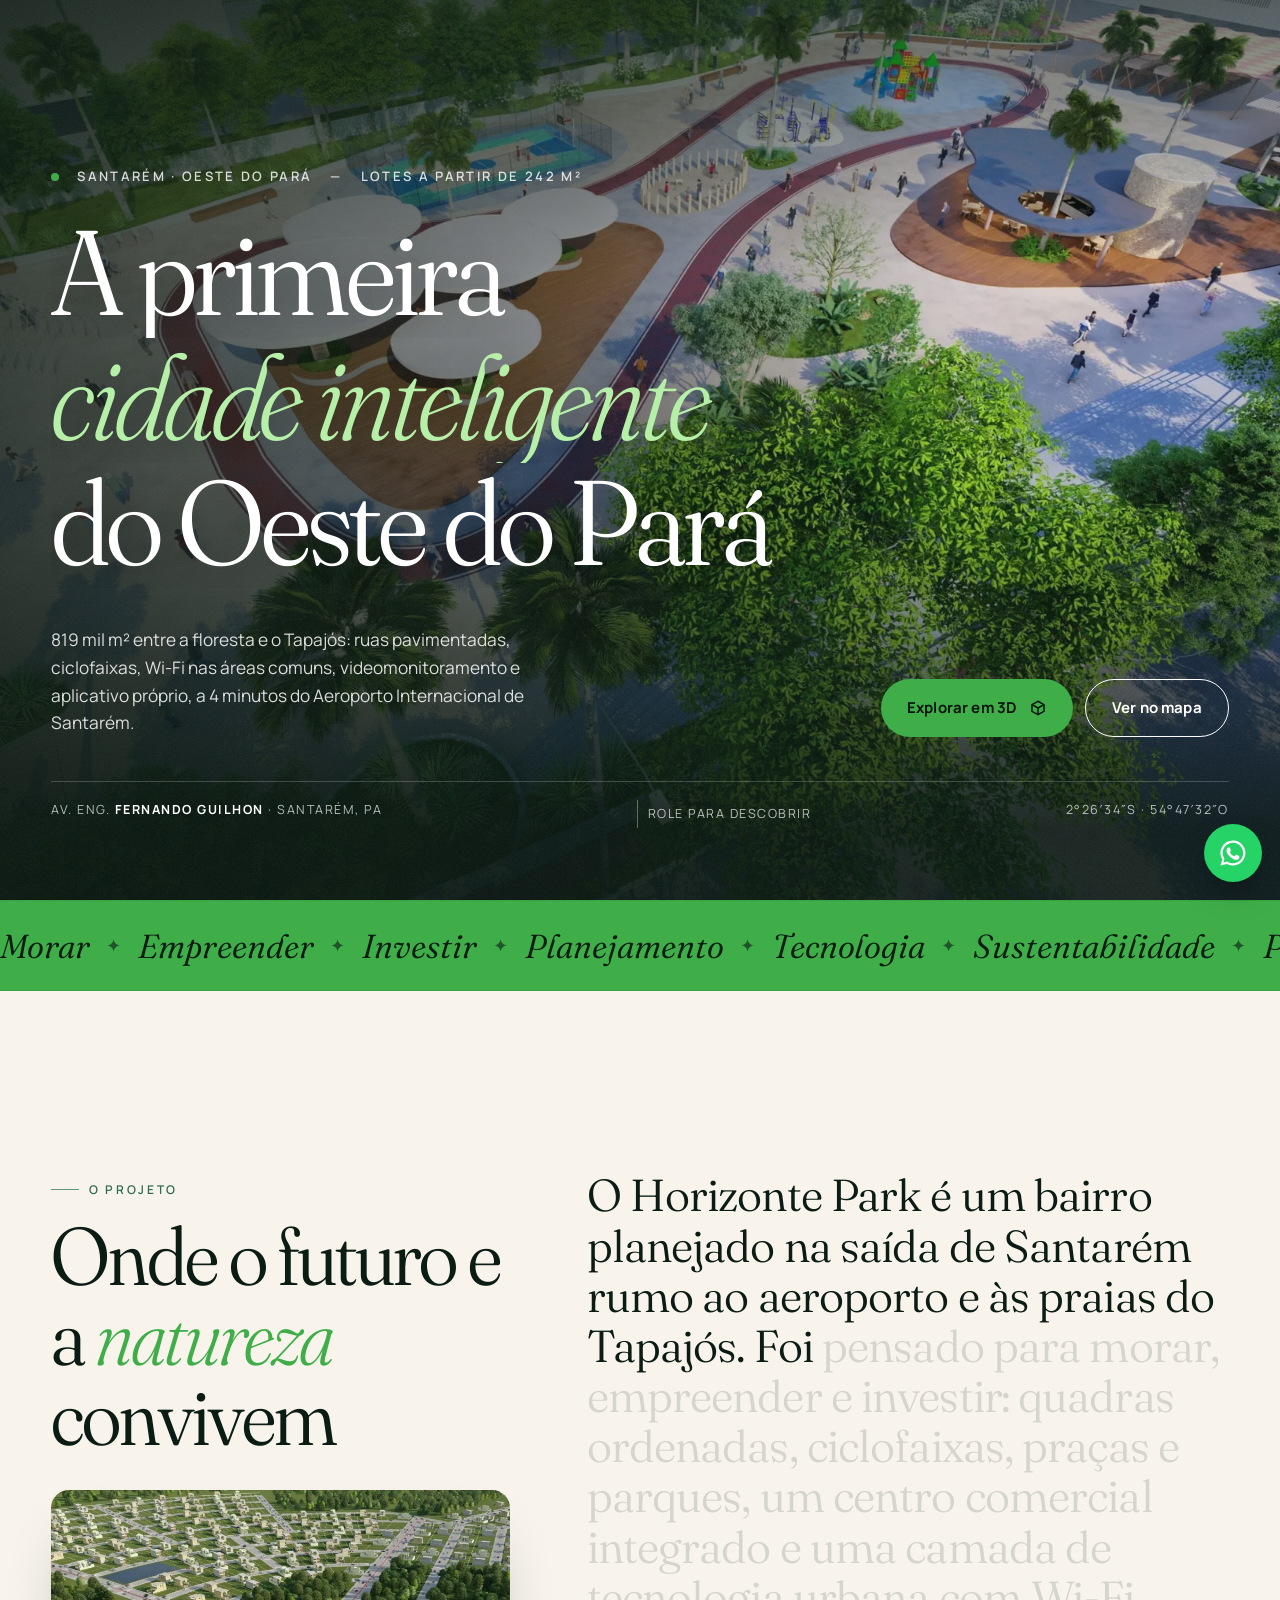
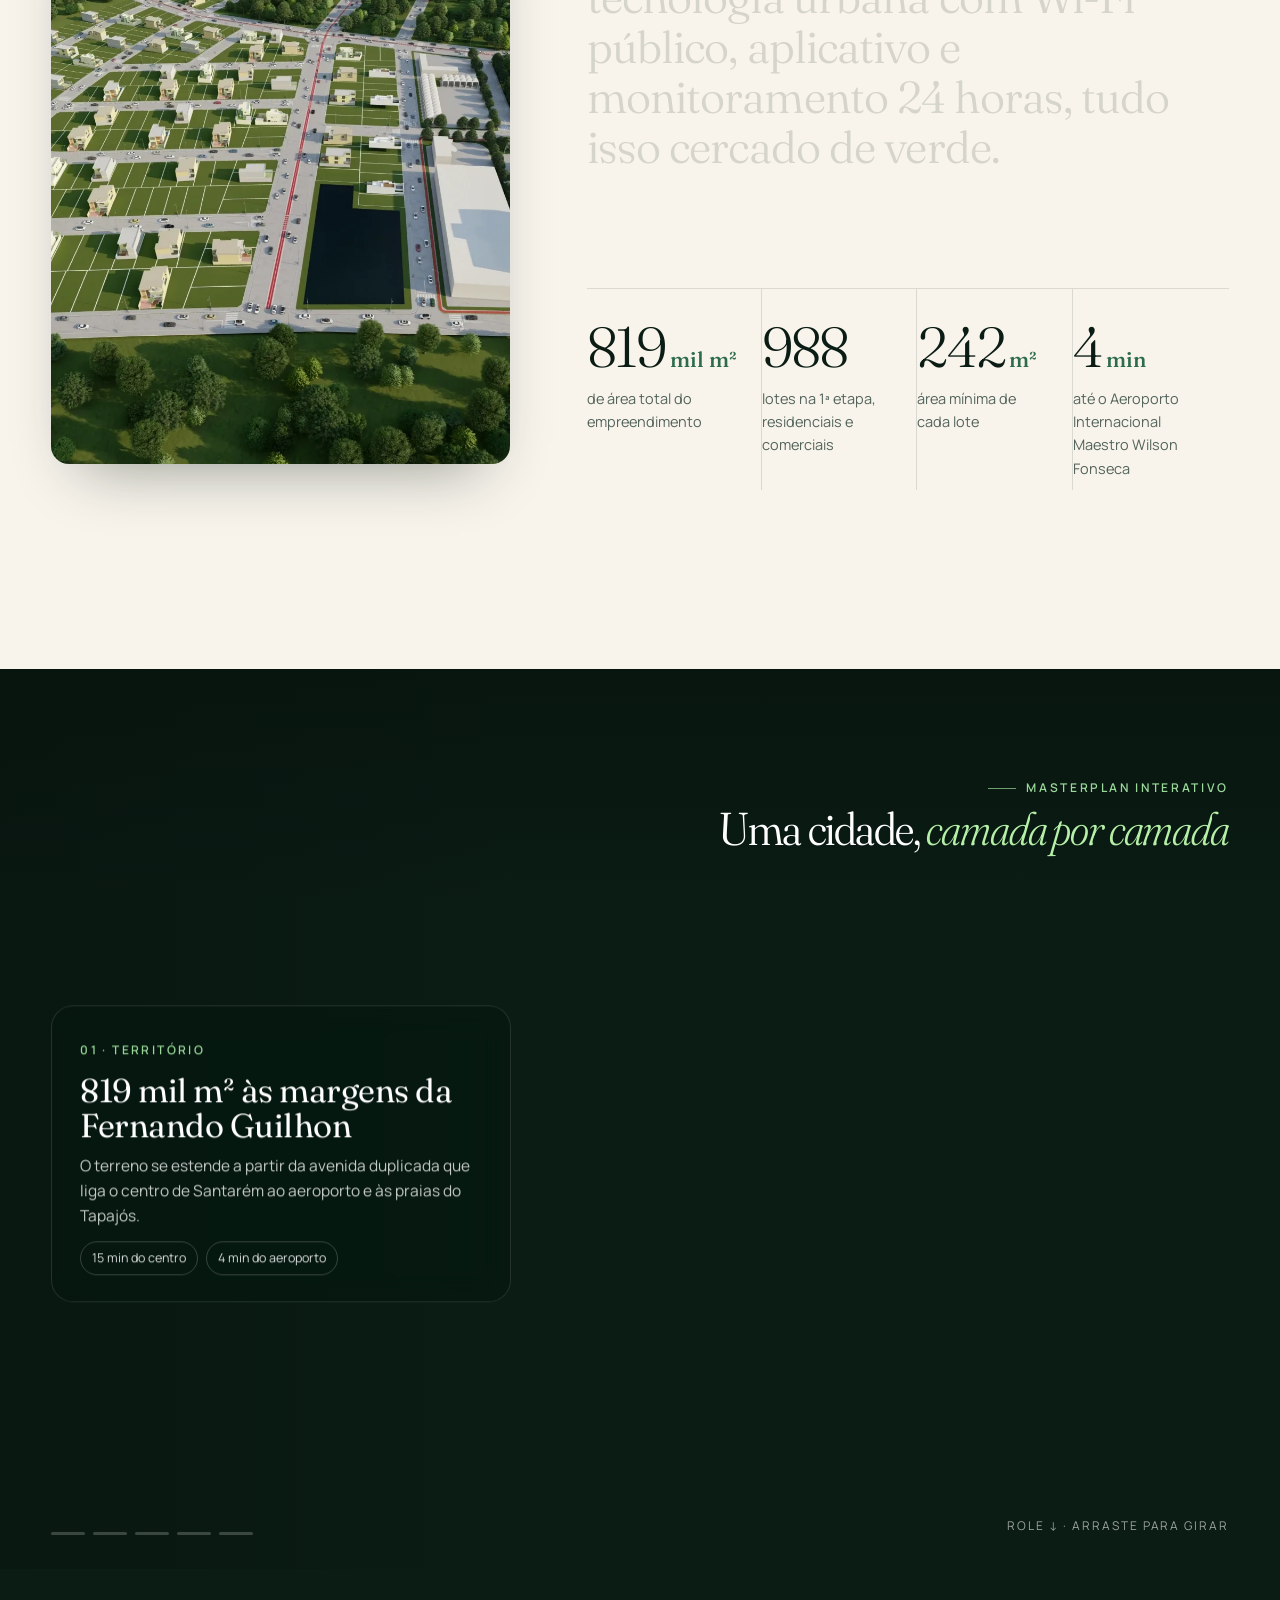
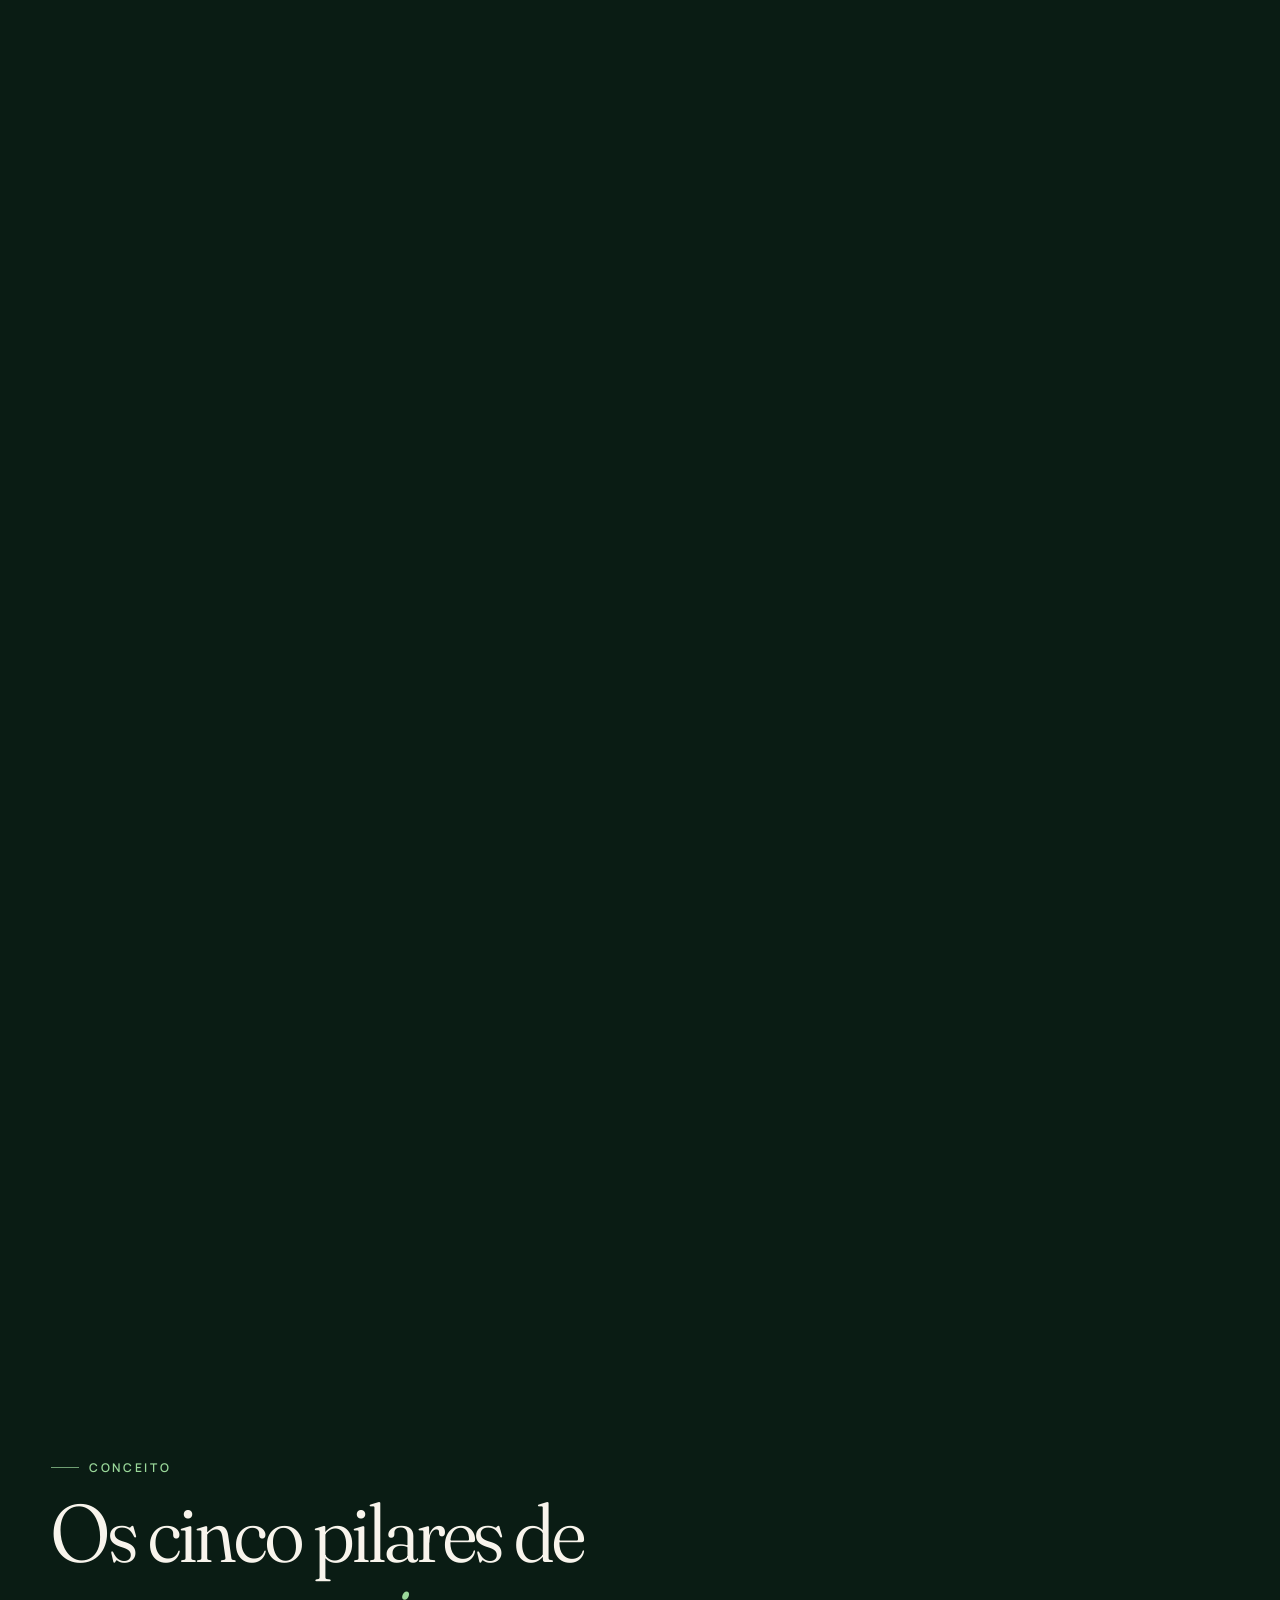
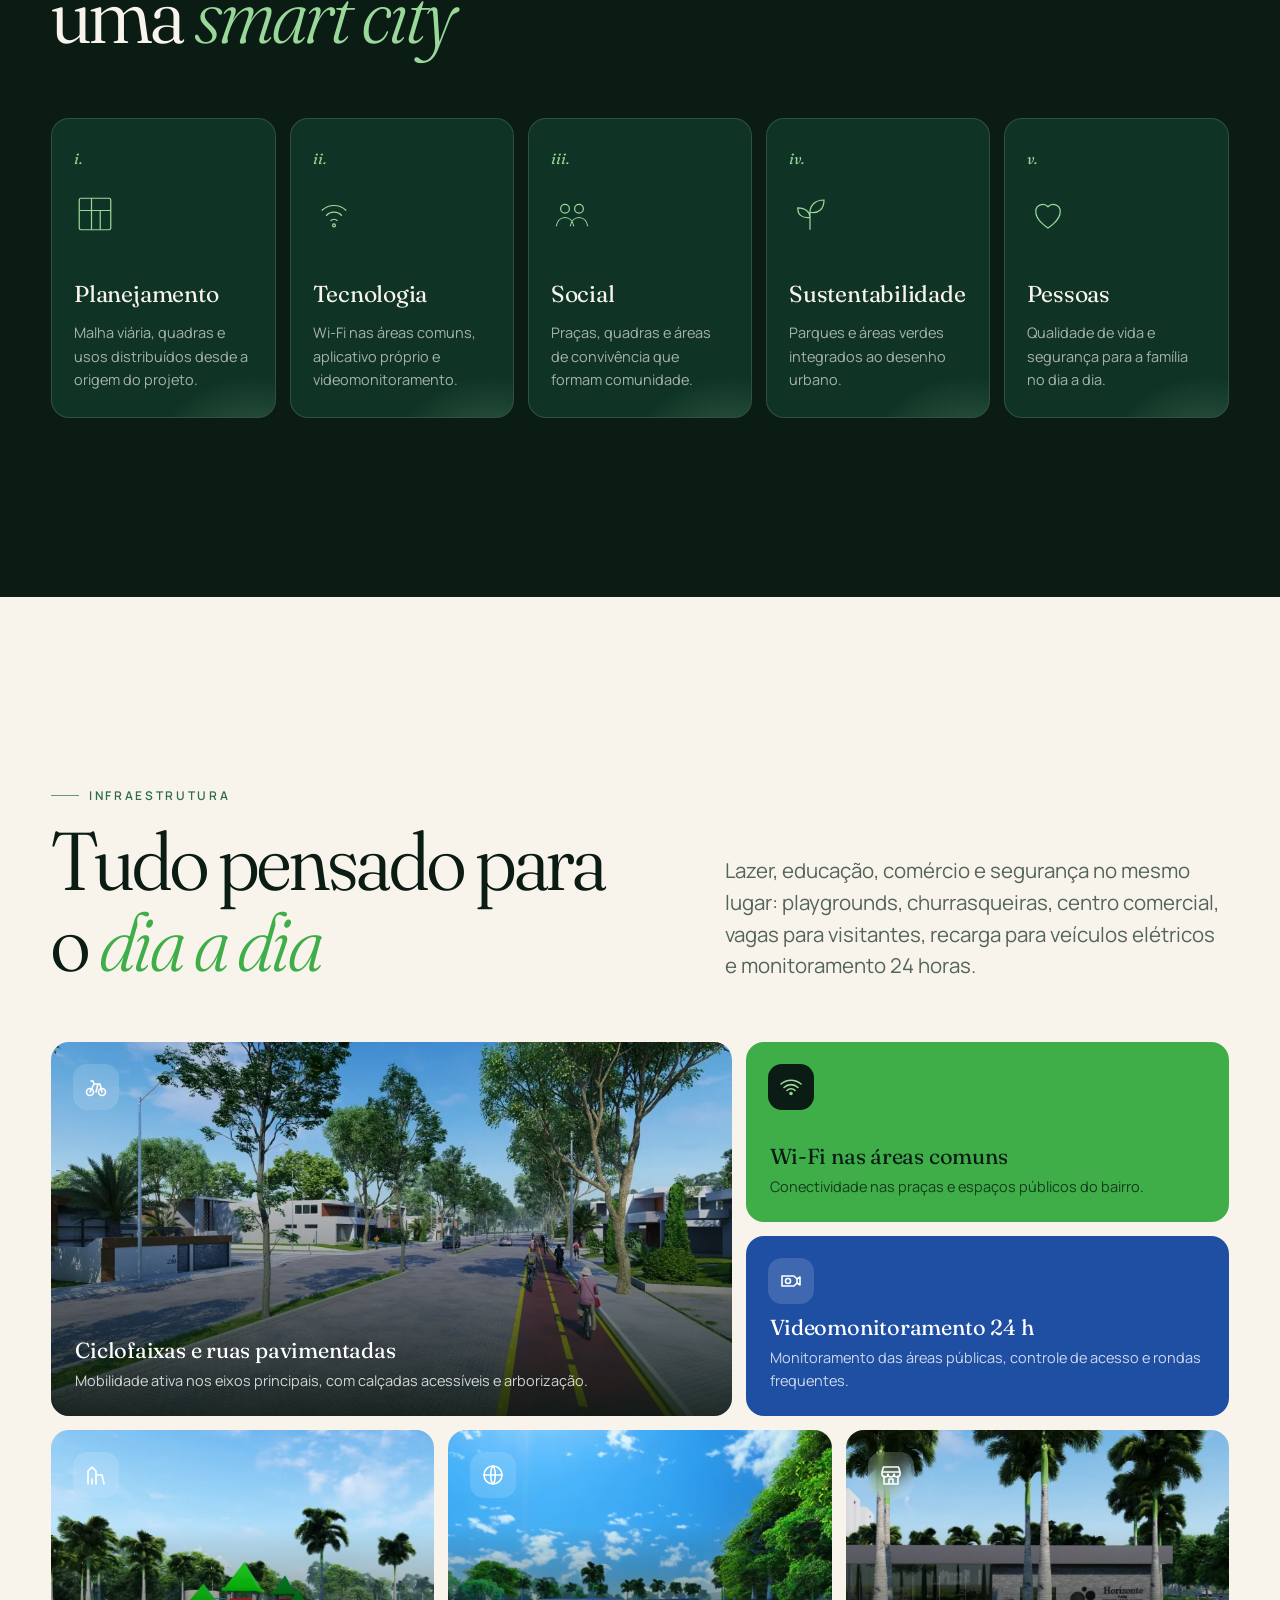
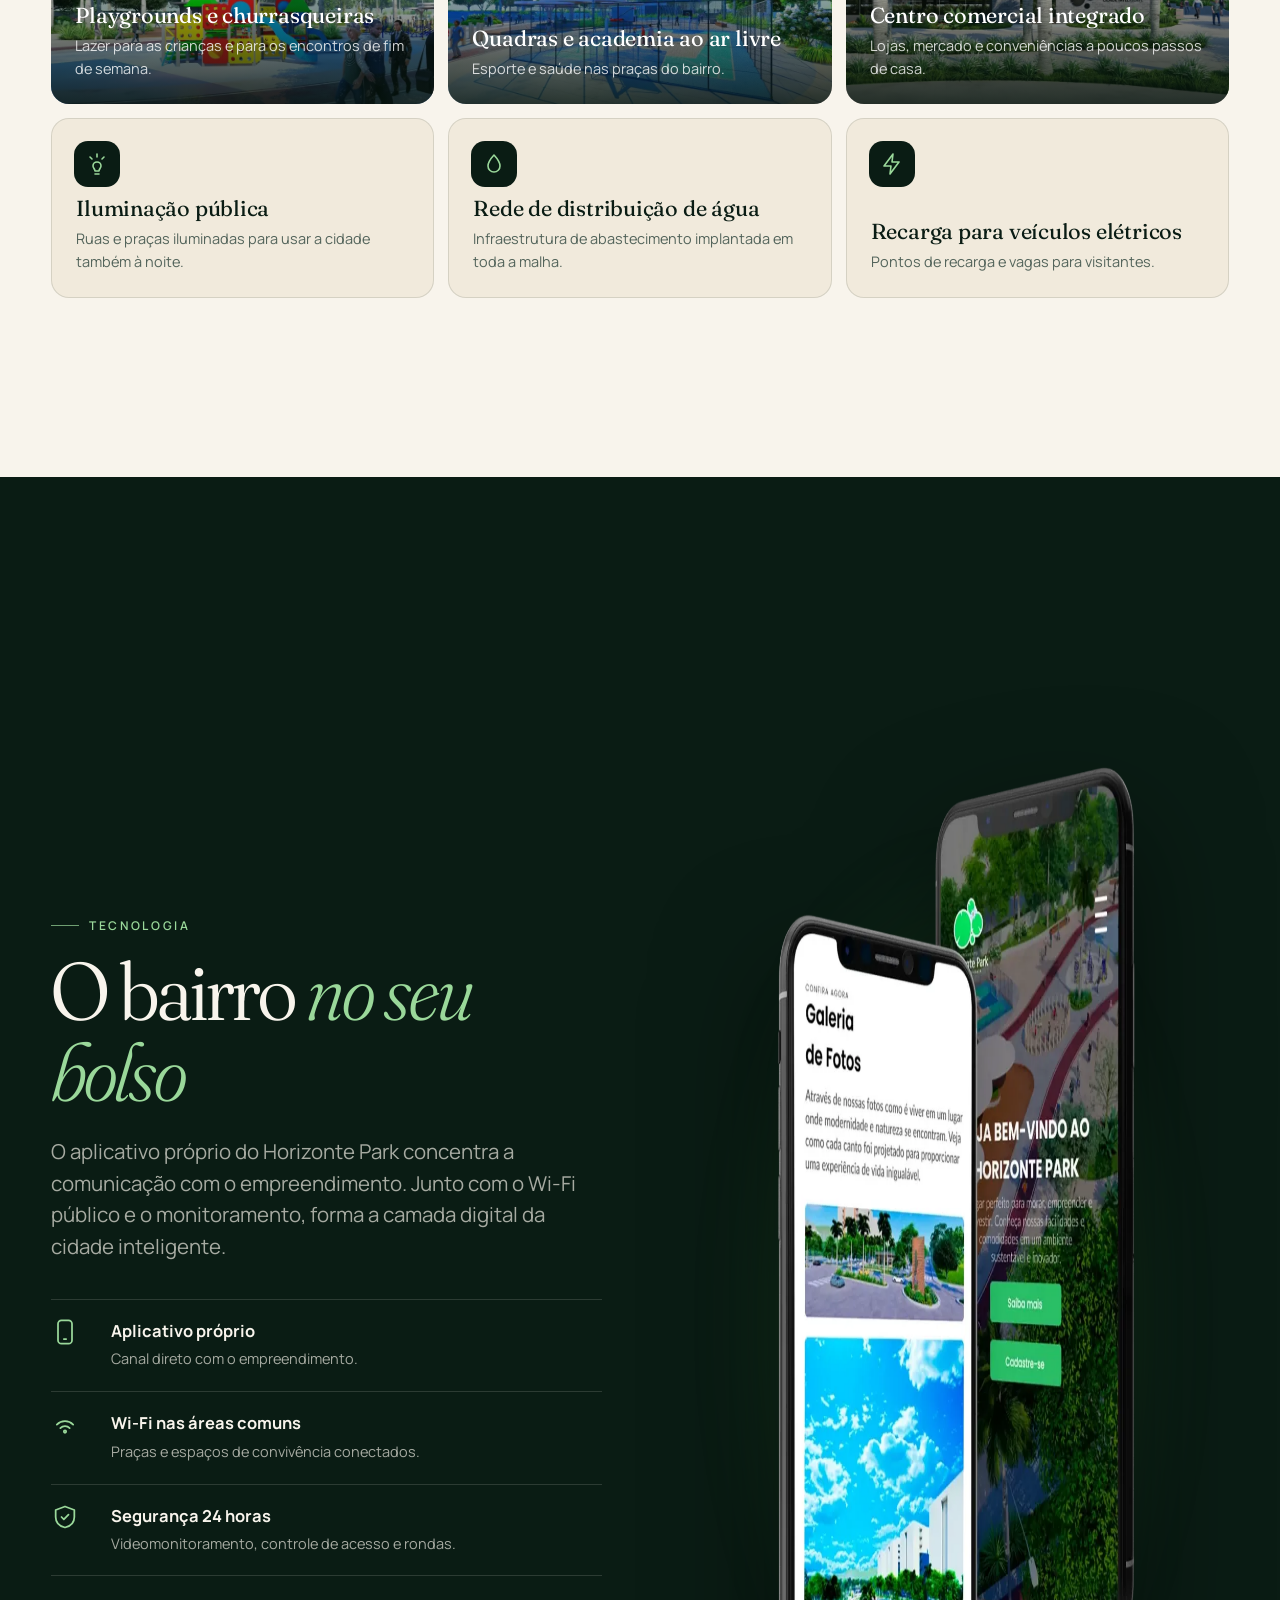
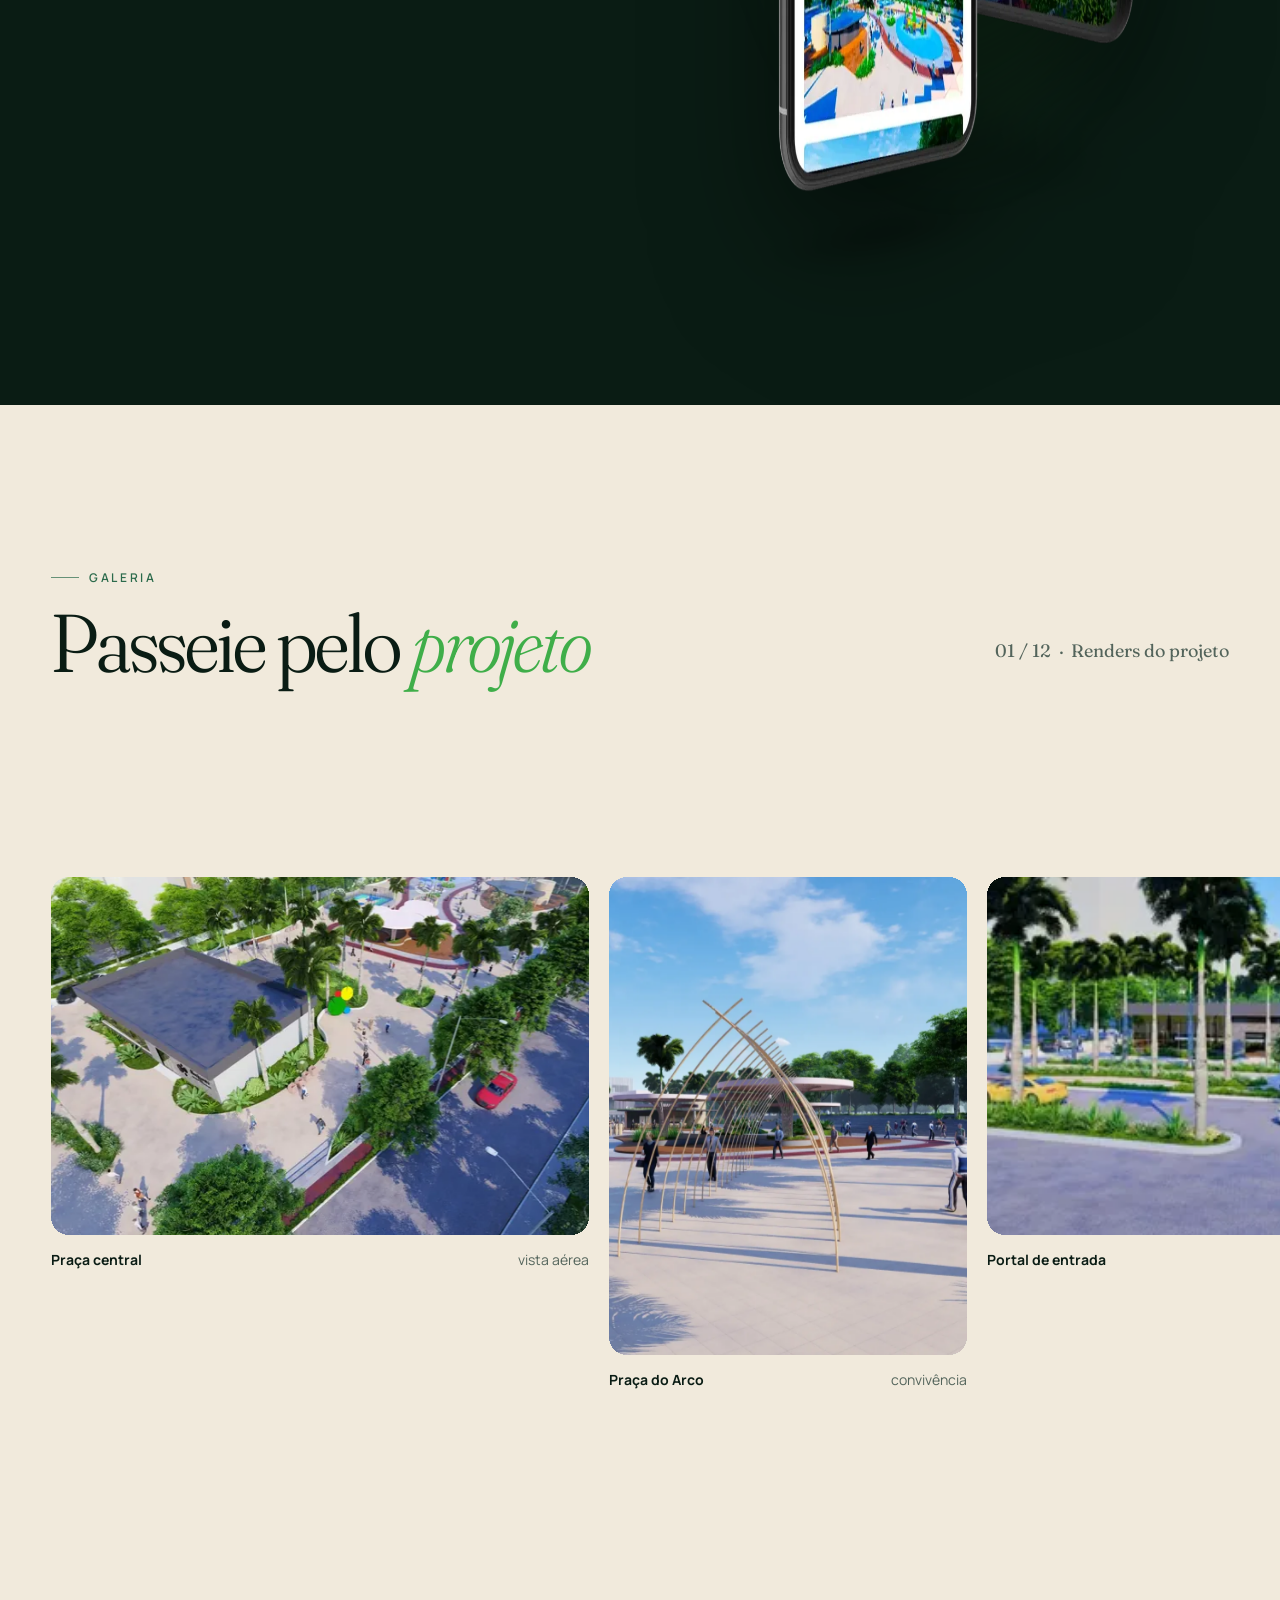
==== horizonte-park/index.html @ fd546fd9 "Adiciona site do Horizonte Park (Santarém/PA) Página estática com masterplan 3D em Three.js guiado p" ====
<!doctype html>
<html lang="pt-BR">
<head>
<meta charset="utf-8">
<meta name="viewport" content="width=device-width, initial-scale=1, viewport-fit=cover">
<title>Horizonte Park · Santarém</title>
<meta name="description" content="Horizonte Park, loteamento apresentado como a primeira cidade inteligente do Oeste do Pará: 819 mil m², 988 lotes na 1ª etapa, a 4 minutos do aeroporto de Santarém, na Av. Eng. Fernando Guilhon.">
<meta name="theme-color" content="#0a1c14">
<meta property="og:type" content="website">
<meta property="og:title" content="Horizonte Park · Santarém">
<meta property="og:description" content="819 mil m², 988 lotes, ciclofaixas, Wi-Fi nas áreas comuns e videomonitoramento, na Av. Eng. Fernando Guilhon.">
<meta property="og:image" content="img/hero.webp">
<meta property="og:locale" content="pt_BR">
<link rel="icon" href="img/favicon.svg" type="image/svg+xml">
<link rel="preload" href="fonts/fraunces-latin-full-normal.woff2" as="font" type="font/woff2" crossorigin>
<link rel="preload" href="fonts/manrope-latin-wght-normal.woff2" as="font" type="font/woff2" crossorigin>
<link rel="preload" href="img/hero.webp" as="image" imagesrcset="img/hero-sm.webp 800w, img/hero.webp 2400w" imagesizes="100vw">
<link rel="stylesheet" href="vendor/leaflet.css">
<link rel="stylesheet" href="css/style.css">
<script>document.documentElement.classList.add('js')</script>
<script type="application/ld+json">
{
  "@context":"https://schema.org",
  "@type":"Place",
  "name":"Loteamento Horizonte Park",
  "description":"Loteamento residencial e comercial em Santarém (PA), apresentado como a primeira cidade inteligente do Oeste do Pará.",
  "address":{"@type":"PostalAddress","streetAddress":"Av. Eng. Fernando Guilhon","addressLocality":"Santarém","addressRegion":"PA","addressCountry":"BR"},
  "geo":{"@type":"GeoCoordinates","latitude":-2.4427328,"longitude":-54.792275},
  "telephone":"+55-93-99147-2330",
  "url":"https://horizontepark.com.br/"
}
</script>
<script type="importmap">{"imports":{"three":"./vendor/three.module.min.js"}}</script>
</head>
<body>
<a class="skip" href="#sobre">Pular para o conteúdo</a>
<div class="progress" aria-hidden="true"></div>

<!-- ================= NAV ================= -->
<header class="nav" id="nav">
  <div class="wrap nav__in">
    <a class="brand" href="#inicio" aria-label="Horizonte Park — início">
      <img src="img/logo-branca.svg" alt="Horizonte Park" width="140" height="44">
    </a>
    <nav aria-label="Seções">
      <ul class="nav__links" id="navlinks">
        <li><a href="#sobre">O projeto</a></li>
        <li><a href="#masterplan">Masterplan 3D</a></li>
        <li><a href="#infraestrutura">Infraestrutura</a></li>
        <li><a href="#galeria">Galeria</a></li>
        <li><a href="#obras">Obras</a></li>
        <li><a href="#localizacao">Localização</a></li>
        <li><a href="#noticias">Notícias</a></li>
      </ul>
    </nav>
    <a class="btn nav__cta" href="https://wa.me/5593991472330?text=Ol%C3%A1!%20Quero%20saber%20mais%20sobre%20o%20Horizonte%20Park." target="_blank" rel="noopener">Falar no WhatsApp</a>
    <button class="nav__burger" id="burger" aria-label="Abrir menu" aria-expanded="false" aria-controls="navlinks"><span></span><span></span><span></span></button>
  </div>
</header>

<main>
<!-- ================= HERO ================= -->
<section class="hero" id="inicio" aria-label="Apresentação">
  <div class="hero__media">
    <img src="img/hero.webp" srcset="img/hero-sm.webp 800w, img/hero.webp 2400w" sizes="100vw" alt="Render aéreo da praça central do Horizonte Park, com pergolados, ciclovia vermelha, playground e muita vegetação" fetchpriority="high">
  </div>
  <div class="grain" aria-hidden="true"></div>
  <div class="wrap hero__in">
    <div class="hero__kicker"><span class="dot" aria-hidden="true"></span> Santarém · Oeste do Pará <span aria-hidden="true">—</span> Lotes a partir de 242 m²</div>
    <h1 class="h-display">
      <span class="line"><span>A primeira</span></span>
      <span class="line"><span><em>cidade inteligente</em></span></span>
      <span class="line"><span>do Oeste do Pará</span></span>
    </h1>
    <div class="hero__row">
      <p>819 mil m² entre a floresta e o Tapajós: ruas pavimentadas, ciclofaixas, Wi-Fi nas áreas comuns, videomonitoramento e aplicativo próprio, a 4 minutos do Aeroporto Internacional de Santarém.</p>
      <div class="hero__actions">
        <a class="btn" href="#masterplan">Explorar em 3D
          <svg viewBox="0 0 24 24" fill="none" stroke="currentColor" stroke-width="2" aria-hidden="true"><path d="M12 3l8 4.5v9L12 21l-8-4.5v-9L12 3z"/><path d="M12 12l8-4.5M12 12v9M12 12L4 7.5"/></svg>
        </a>
        <a class="btn btn--ghost" href="#localizacao">Ver no mapa</a>
      </div>
    </div>
    <div class="hero__meta">
      <span>Av. Eng. <b>Fernando Guilhon</b> · Santarém, PA</span>
      <span class="scrollcue"><i></i> Role para descobrir</span>
      <span>2°26′34″S · 54°47′32″O</span>
    </div>
  </div>
</section>

<div class="marquee" aria-hidden="true">
  <div class="marquee__track">
    <span>Morar</span><span>Empreender</span><span>Investir</span><span>Planejamento</span><span>Tecnologia</span><span>Sustentabilidade</span><span>Pessoas</span>
    <span>Morar</span><span>Empreender</span><span>Investir</span><span>Planejamento</span><span>Tecnologia</span><span>Sustentabilidade</span><span>Pessoas</span>
  </div>
</div>

<!-- ================= SOBRE ================= -->
<section class="section" id="sobre">
  <div class="wrap">
    <div class="about__grid">
      <div class="about__side">
        <span class="eyebrow">O projeto</span>
        <h2 class="h-display h2" style="margin-top:18px">Onde o futuro e a <em>natureza</em> convivem</h2>
        <div class="about__img" data-parallax-wrap>
          <img src="img/aerea-vertical.webp" alt="Vista aérea do bairro planejado com quadras de lotes cercadas por mata" loading="lazy" data-parallax>
        </div>
      </div>
      <div>
        <p class="manifesto" id="manifesto">O Horizonte Park é um bairro planejado na saída de Santarém rumo ao aeroporto e às praias do Tapajós. Foi pensado para morar, empreender e investir: quadras ordenadas, ciclofaixas, praças e parques, um centro comercial integrado e uma camada de tecnologia urbana com Wi-Fi público, aplicativo e monitoramento 24 horas, tudo isso cercado de verde.</p>
        <div class="stats" role="list">
          <div class="stat" role="listitem" data-reveal><div class="stat__n"><span data-count="819">0</span><small>mil m²</small></div><div class="stat__l">de área total do empreendimento</div></div>
          <div class="stat" role="listitem" data-reveal><div class="stat__n"><span data-count="988">0</span></div><div class="stat__l">lotes na 1ª etapa, residenciais e comerciais</div></div>
          <div class="stat" role="listitem" data-reveal><div class="stat__n"><span data-count="242">0</span><small>m²</small></div><div class="stat__l">área mínima de cada lote</div></div>
          <div class="stat" role="listitem" data-reveal><div class="stat__n"><span data-count="4">0</span><small>min</small></div><div class="stat__l">até o Aeroporto Internacional Maestro Wilson Fonseca</div></div>
        </div>
      </div>
    </div>
  </div>
</section>

<!-- ================= MASTERPLAN 3D ================= -->
<section class="mp" id="masterplan" aria-label="Masterplan em 3D">
  <div class="mp__pin" id="mpPin">
    <canvas class="mp__canvas" id="mpCanvas" aria-label="Maquete 3D interativa do loteamento; a câmera se move conforme a rolagem da página" role="img"></canvas>
    <img class="mp__fallback" src="img/masterplan-rio.webp" alt="Vista aérea do masterplan com o rio ao fundo" loading="lazy">
    <div class="mp__labels" id="mpLabels" aria-hidden="true"></div>
    <div class="mp__ui">
      <div class="mp__head">
        <span class="eyebrow">Masterplan interativo</span>
        <h2 class="h-display">Uma cidade, <em>camada por camada</em></h2>
      </div>
      <div class="mp__steps" id="mpSteps">
        <article class="mp__step">
          <span class="num">01 · Território</span>
          <h3>819 mil m² às margens da Fernando Guilhon</h3>
          <p>O terreno se estende a partir da avenida duplicada que liga o centro de Santarém ao aeroporto e às praias do Tapajós.</p>
          <ul><li>15 min do centro</li><li>4 min do aeroporto</li></ul>
        </article>
        <article class="mp__step">
          <span class="num">02 · Malha urbana</span>
          <h3>Ruas pavimentadas e ciclofaixas</h3>
          <p>Um boulevard central parte do portal de entrada. A malha ortogonal organiza as quadras e a ciclofaixa vermelha percorre os eixos principais.</p>
          <ul><li>Pavimentação intertravada</li><li>Ciclofaixas</li><li>Acessibilidade</li></ul>
        </article>
        <article class="mp__step">
          <span class="num">03 · Lotes</span>
          <h3>988 lotes na primeira etapa</h3>
          <p>São lotes residenciais e comerciais a partir de 242 m², versáteis o bastante para a casa da família ou para um negócio voltado à avenida.</p>
          <ul><li>A partir de 242 m²</li><li>Residencial</li><li>Comercial</li></ul>
        </article>
        <article class="mp__step">
          <span class="num">04 · Verde &amp; lazer</span>
          <h3>Parques, lago e praças</h3>
          <p>Reservas de mata, parque linear, praças com pergolados, playgrounds, quadras e academia ao ar livre.</p>
          <ul><li>Áreas verdes</li><li>Playgrounds</li><li>Academia ao ar livre</li></ul>
        </article>
        <article class="mp__step">
          <span class="num">05 · Cidade inteligente</span>
          <h3>Quando a noite cai, a tecnologia aparece</h3>
          <p>Iluminação pública, Wi-Fi nas áreas comuns, videomonitoramento 24 h, aplicativo próprio e pontos de recarga para veículos elétricos.</p>
          <ul><li>Wi-Fi público</li><li>Videomonitoramento</li><li>App próprio</li></ul>
        </article>
      </div>
      <div class="mp__rail" id="mpRail" aria-hidden="true"><i><b></b></i><i><b></b></i><i><b></b></i><i><b></b></i><i><b></b></i></div>
      <div class="mp__hint" aria-hidden="true">Role ↓ · arraste para girar</div>
    </div>
  </div>
</section>

<!-- ================= PILARES ================= -->
<section class="section dark" id="pilares">
  <div class="wrap">
    <span class="eyebrow">Conceito</span>
    <h2 class="h-display h2" style="margin-top:18px;max-width:14ch" data-reveal>Os cinco pilares de uma <em>smart city</em></h2>
    <div class="pillars">
      <article class="pillar" data-reveal>
        <span class="pillar__i">i.</span>
        <svg viewBox="0 0 48 48" aria-hidden="true"><rect x="6" y="6" width="36" height="36" rx="2"/><path d="M6 20h36M20 6v36M30 20v22"/></svg>
        <div><h3>Planejamento</h3><p>Malha viária, quadras e usos distribuídos desde a origem do projeto.</p></div>
      </article>
      <article class="pillar" data-reveal>
        <span class="pillar__i">ii.</span>
        <svg viewBox="0 0 48 48" aria-hidden="true"><path d="M10 20a20 20 0 0 1 28 0M15 26a12 12 0 0 1 18 0M20 32a5 5 0 0 1 8 0"/><circle cx="24" cy="37" r="1.6"/></svg>
        <div><h3>Tecnologia</h3><p>Wi-Fi nas áreas comuns, aplicativo próprio e videomonitoramento.</p></div>
      </article>
      <article class="pillar" data-reveal>
        <span class="pillar__i">iii.</span>
        <svg viewBox="0 0 48 48" aria-hidden="true"><circle cx="16" cy="18" r="5"/><circle cx="32" cy="18" r="5"/><path d="M6 38c1-6 5-10 10-10s9 4 10 10M22 38c1-6 5-10 10-10s9 4 10 10"/></svg>
        <div><h3>Social</h3><p>Praças, quadras e áreas de convivência que formam comunidade.</p></div>
      </article>
      <article class="pillar" data-reveal>
        <span class="pillar__i">iv.</span>
        <svg viewBox="0 0 48 48" aria-hidden="true"><path d="M24 42V22M24 22c0-8 6-14 16-14 0 10-6 16-16 14zM24 28c0-6-5-11-14-11 0 8 5 12 14 11z"/></svg>
        <div><h3>Sustentabilidade</h3><p>Parques e áreas verdes integrados ao desenho urbano.</p></div>
      </article>
      <article class="pillar" data-reveal>
        <span class="pillar__i">v.</span>
        <svg viewBox="0 0 48 48" aria-hidden="true"><path d="M24 40s-14-8.5-14-19a8 8 0 0 1 14-5.3A8 8 0 0 1 38 21c0 10.5-14 19-14 19z"/></svg>
        <div><h3>Pessoas</h3><p>Qualidade de vida e segurança para a família no dia a dia.</p></div>
      </article>
    </div>
  </div>
</section>

<!-- ================= INFRAESTRUTURA ================= -->
<section class="section" id="infraestrutura">
  <div class="wrap">
    <div class="infra__head">
      <div>
        <span class="eyebrow">Infraestrutura</span>
        <h2 class="h-display h2" style="margin-top:18px;max-width:12ch" data-reveal>Tudo pensado para o <em>dia a dia</em></h2>
      </div>
      <p class="lead" data-reveal>Lazer, educação, comércio e segurança no mesmo lugar: playgrounds, churrasqueiras, centro comercial, vagas para visitantes, recarga para veículos elétricos e monitoramento 24 horas.</p>
    </div>

    <div class="bento">
      <div class="tile tile--img c-7 r-2" data-reveal>
        <img src="img/rua-ciclofaixa.webp" alt="Rua arborizada com ciclofaixa vermelha e calçadas largas" loading="lazy">
        <span class="ic"><svg viewBox="0 0 24 24"><circle cx="6" cy="17" r="3.5"/><circle cx="18" cy="17" r="3.5"/><path d="M6 17l4-8h6l2 8M10 9l-1-3H7M14 9l-2 8"/></svg></span>
        <h3>Ciclofaixas e ruas pavimentadas</h3>
        <p>Mobilidade ativa nos eixos principais, com calçadas acessíveis e arborização.</p>
      </div>
      <div class="tile tile--accent c-5" data-reveal>
        <span class="ic"><svg viewBox="0 0 24 24"><path d="M5 12.5a10 10 0 0 1 14 0M8 15.5a5.5 5.5 0 0 1 8 0"/><circle cx="12" cy="18.5" r="1"/><path d="M2 9a15 15 0 0 1 20 0"/></svg></span>
        <h3>Wi-Fi nas áreas comuns</h3>
        <p>Conectividade nas praças e espaços públicos do bairro.</p>
      </div>
      <div class="tile tile--river c-5" data-reveal>
        <span class="ic"><svg viewBox="0 0 24 24"><path d="M3 7h12l3 3v4l-3 3H3z"/><circle cx="9" cy="12" r="2.5"/><path d="M18 10l3-2v8l-3-2"/></svg></span>
        <h3>Videomonitoramento 24 h</h3>
        <p>Monitoramento das áreas públicas, controle de acesso e rondas frequentes.</p>
      </div>
      <div class="tile tile--img c-4 r-2" data-reveal>
        <img src="img/playground.webp" alt="Playground colorido em praça com palmeiras" loading="lazy">
        <span class="ic"><svg viewBox="0 0 24 24"><path d="M4 21V8l4-4 4 4v13M12 12h6l2 9M8 21v-5"/></svg></span>
        <h3>Playgrounds e churrasqueiras</h3>
        <p>Lazer para as crianças e para os encontros de fim de semana.</p>
      </div>
      <div class="tile tile--img c-4 r-2" data-reveal>
        <img src="img/quadras.webp" alt="Quadras esportivas cercadas com piso azul e verde" loading="lazy">
        <span class="ic"><svg viewBox="0 0 24 24"><circle cx="12" cy="12" r="9"/><path d="M3 12h18M12 3c3 3 3 15 0 18M12 3c-3 3-3 15 0 18"/></svg></span>
        <h3>Quadras e academia ao ar livre</h3>
        <p>Esporte e saúde nas praças do bairro.</p>
      </div>
      <div class="tile tile--img c-4 r-2" data-reveal>
        <img src="img/centro-comercial.webp" alt="Centro comercial térreo com palmeiras imperiais na frente" loading="lazy">
        <span class="ic"><svg viewBox="0 0 24 24"><path d="M3 9l1.5-5h15L21 9M3 9h18v2a3 3 0 0 1-6 0 3 3 0 0 1-6 0 3 3 0 0 1-6 0zM5 13v8h14v-8M10 21v-5h4v5"/></svg></span>
        <h3>Centro comercial integrado</h3>
        <p>Lojas, mercado e conveniências a poucos passos de casa.</p>
      </div>
      <div class="tile c-4" data-reveal>
        <span class="ic"><svg viewBox="0 0 24 24"><path d="M12 2v3M5 5l2 2M19 5l-2 2M8 14a4 4 0 1 1 8 0c0 2-2 3-2 5h-4c0-2-2-3-2-5zM10 22h4"/></svg></span>
        <h3>Iluminação pública</h3>
        <p>Ruas e praças iluminadas para usar a cidade também à noite.</p>
      </div>
      <div class="tile c-4" data-reveal>
        <span class="ic"><svg viewBox="0 0 24 24"><path d="M12 3s6 6.5 6 11a6 6 0 0 1-12 0c0-4.5 6-11 6-11z"/></svg></span>
        <h3>Rede de distribuição de água</h3>
        <p>Infraestrutura de abastecimento implantada em toda a malha.</p>
      </div>
      <div class="tile c-4" data-reveal>
        <span class="ic"><svg viewBox="0 0 24 24"><path d="M13 2L4 14h7l-1 8 9-12h-7z"/></svg></span>
        <h3>Recarga para veículos elétricos</h3>
        <p>Pontos de recarga e vagas para visitantes.</p>
      </div>
    </div>
  </div>
</section>

<!-- ================= TECNOLOGIA / APP ================= -->
<section class="section dark tech" id="tecnologia">
  <div class="wrap tech__grid">
    <div>
      <span class="eyebrow">Tecnologia</span>
      <h2 class="h-display h2" style="margin-top:18px" data-reveal>O bairro <em>no seu bolso</em></h2>
      <p class="lead" style="margin-top:24px" data-reveal>O aplicativo próprio do Horizonte Park concentra a comunicação com o empreendimento. Junto com o Wi-Fi público e o monitoramento, forma a camada digital da cidade inteligente.</p>
      <ul class="feature-list">
        <li data-reveal><svg viewBox="0 0 24 24"><rect x="6" y="2" width="12" height="20" rx="3"/><path d="M11 18h2"/></svg><div><b>Aplicativo próprio</b><span>Canal direto com o empreendimento.</span></div></li>
        <li data-reveal><svg viewBox="0 0 24 24"><path d="M5 12.5a10 10 0 0 1 14 0M8 15.5a5.5 5.5 0 0 1 8 0"/><circle cx="12" cy="18.5" r="1"/></svg><div><b>Wi-Fi nas áreas comuns</b><span>Praças e espaços de convivência conectados.</span></div></li>
        <li data-reveal><svg viewBox="0 0 24 24"><path d="M12 3l8 3v6c0 5-3.5 8-8 9-4.5-1-8-4-8-9V6z"/><path d="M9 12l2 2 4-4"/></svg><div><b>Segurança 24 horas</b><span>Videomonitoramento, controle de acesso e rondas.</span></div></li>
      </ul>
    </div>
    <div class="tech__phone" id="phone">
      <img src="img/app.webp" alt="Dois smartphones exibindo o site e a galeria do Horizonte Park" loading="lazy" width="900" height="1169">
    </div>
  </div>
</section>

<!-- ================= GALERIA ================= -->
<section class="gallery" id="galeria" aria-label="Galeria de imagens do projeto">
  <div class="wrap gallery__head">
    <div>
      <span class="eyebrow">Galeria</span>
      <h2 class="h-display h2" style="margin-top:18px" data-reveal>Passeie pelo <em>projeto</em></h2>
    </div>
    <p class="gallery__count"><span id="gIdx">01</span> / <span id="gTot">12</span> &nbsp;·&nbsp; Renders do projeto</p>
  </div>
  <div class="gallery__pin" id="galleryPin">
    <div class="gallery__track" id="galleryTrack">
      <figure class="gcard" data-full="img/aerea-praca.webp"><div class="ph"><img src="img/aerea-praca-sm.webp" alt="Praça central vista do alto, ao lado da avenida" loading="lazy"></div><figcaption><b>Praça central</b><span>vista aérea</span></figcaption></figure>
      <figure class="gcard" data-full="img/praca-arco.webp"><div class="ph"><img src="img/praca-arco.webp" alt="Escultura em arco de madeira em praça pavimentada" loading="lazy"></div><figcaption><b>Praça do Arco</b><span>convivência</span></figcaption></figure>
      <figure class="gcard" data-full="img/portal.webp"><div class="ph"><img src="img/portal-sm.webp" alt="Portal de entrada com rotatória e totem" loading="lazy"></div><figcaption><b>Portal de entrada</b><span>rotatória e totem</span></figcaption></figure>
      <figure class="gcard" data-full="img/aerea-avenida.webp"><div class="ph"><img src="img/aerea-avenida-sm.webp" alt="Boulevard central cortando a mata, com quadras ao fundo" loading="lazy"></div><figcaption><b>Boulevard e reserva verde</b><span>vista aérea</span></figcaption></figure>
      <figure class="gcard" data-full="img/cafe.webp"><div class="ph"><img src="img/cafe.webp" alt="Varanda de café com mesas e vista para a praça" loading="lazy"></div><figcaption><b>Café na praça</b><span>comércio</span></figcaption></figure>
      <figure class="gcard" data-full="img/pergolados.webp"><div class="ph"><img src="img/pergolados-sm.webp" alt="Pergolados em forma de árvore sobre deck de madeira" loading="lazy"></div><figcaption><b>Pergolados</b><span>praça de sombra</span></figcaption></figure>
      <figure class="gcard" data-full="img/rua-ipes.webp"><div class="ph"><img src="img/rua-ipes.webp" alt="Rua residencial arborizada com casas modernas" loading="lazy"></div><figcaption><b>Rua residencial</b><span>arborização</span></figcaption></figure>
      <figure class="gcard" data-full="img/lazer-piscina.webp"><div class="ph"><img src="img/lazer-piscina.webp" alt="Área de lazer com espelho d'água e brinquedos" loading="lazy"></div><figcaption><b>Área de lazer</b><span>parque</span></figcaption></figure>
      <figure class="gcard" data-full="img/aerea-bairro.webp"><div class="ph"><img src="img/aerea-bairro-sm.webp" alt="Quadras residenciais, lago e centro comercial vistos do alto" loading="lazy"></div><figcaption><b>Bairro e lago</b><span>vista aérea</span></figcaption></figure>
      <figure class="gcard" data-full="img/playground-aerea.webp"><div class="ph"><img src="img/playground-aerea-sm.webp" alt="Playground e ciclovia em praça vista de cima" loading="lazy"></div><figcaption><b>Parque infantil</b><span>ciclovia</span></figcaption></figure>
      <figure class="gcard" data-full="img/pista.webp"><div class="ph"><img src="img/pista.webp" alt="Pista de caminhada vermelha ao lado de quadra" loading="lazy"></div><figcaption><b>Pista de caminhada</b><span>esporte</span></figcaption></figure>
      <figure class="gcard" data-full="img/masterplan-rio.webp"><div class="ph"><img src="img/masterplan-rio.webp" alt="Masterplan completo com o rio Tapajós ao fundo" loading="lazy"></div><figcaption><b>Masterplan completo</b><span>com o Tapajós ao fundo</span></figcaption></figure>
    </div>
  </div>
</section>

<!-- ================= OBRAS ================= -->
<section class="section dark" id="obras">
  <div class="wrap works__grid">
    <aside class="works__aside">
      <span class="eyebrow">Andamento</span>
      <h2 class="h-display h2" style="margin-top:18px">Do render à <em>realidade</em></h2>
      <p class="lead" style="margin-top:22px">Registros de obra publicados pelo empreendimento, em ordem cronológica: terraplenagem, drenagem, redes e pavimentação.</p>
      <div class="phase">
        <div class="phase__item"><svg class="phase__ring" viewBox="0 0 44 44" aria-hidden="true"><circle cx="22" cy="22" r="18" fill="none" stroke="rgba(255,255,255,.15)" stroke-width="4"/><circle cx="22" cy="22" r="18" fill="none" stroke="#9ad89a" stroke-width="4" stroke-dasharray="113" stroke-dashoffset="34" transform="rotate(-90 22 22)" stroke-linecap="round"/></svg><div><b>Etapa 1</b><small>988 lotes · infraestrutura em execução</small></div><span class="badge badge--live">Em obras</span></div>
        <div class="phase__item"><svg class="phase__ring" viewBox="0 0 44 44" aria-hidden="true"><circle cx="22" cy="22" r="18" fill="none" stroke="rgba(255,255,255,.15)" stroke-width="4"/><circle cx="22" cy="22" r="18" fill="none" stroke="#9ad89a" stroke-width="4" stroke-dasharray="113" stroke-dashoffset="95" transform="rotate(-90 22 22)" stroke-linecap="round"/></svg><div><b>Etapa 2</b><small>“Obra em andamento”, segundo o site oficial</small></div><span class="badge">Iniciada</span></div>
      </div>
      <p style="font-size:12.5px;color:var(--muted-inv);margin-top:14px">Os anéis são ilustrativos. O empreendimento não divulga percentual de execução.</p>
    </aside>

    <div class="timeline" id="timeline">
      <div class="timeline__bar" id="tlBar" aria-hidden="true"></div>

      <article class="tl">
        <span class="tl__date">Projeto · 2024</span>
        <h3>Lançamento e projeto urbanístico</h3>
        <p>Os renders do bairro são apresentados ao público: portal com rotatória, boulevard arborizado, praças com pergolados, quadras e centro comercial.</p>
        <div class="compare">
          <figure><img src="img/portal.webp" alt="Render do portal de entrada com totem na rotatória" loading="lazy"><figcaption>Projeto</figcaption></figure>
          <figure><img src="img/obra-totem.webp" alt="Foto real do totem do Horizonte Park instalado na rotatória de entrada" loading="lazy"><figcaption>Realidade</figcaption></figure>
        </div>
      </article>

      <article class="tl">
        <span class="tl__date">Registros publicados em jun/2025</span>
        <h3>Meio-fio, drenagem e primeiras calçadas</h3>
        <p>Execução de bocas de lobo e caixas de passagem, assentamento de meio-fio, armação para concreto e início do piso intertravado na entrada.</p>
        <div class="mosaic" data-lb-group="obras1">
          <button data-full="img/obra-01.webp" aria-label="Ampliar foto: calçada e meio-fio"><img src="img/obra-01.webp" alt="Calçada com piso intertravado e meio-fio em execução" loading="lazy"></button>
          <button data-full="img/obra-05.webp" aria-label="Ampliar foto: retroescavadeira"><img src="img/obra-05.webp" alt="Retroescavadeira abrindo vala" loading="lazy"></button>
          <button data-full="img/obra-06.webp" aria-label="Ampliar foto: drenagem"><img src="img/obra-06.webp" alt="Operário assentando blocos de caixa de drenagem" loading="lazy"></button>
          <button data-full="img/obra-07.webp" aria-label="Ampliar foto: concretagem"><img src="img/obra-07.webp" alt="Caminhão betoneira concretando base armada" loading="lazy"></button>
          <button data-full="img/obra-09.webp" aria-label="Ampliar foto: vista aérea da entrada"><img src="img/obra-09.webp" alt="Vista aérea da área de entrada com terraplenagem" loading="lazy"></button>
          <button data-full="img/obra-11.webp" aria-label="Ampliar foto: piso intertravado"><img src="img/obra-11.webp" alt="Operário assentando piso intertravado" loading="lazy"></button>
        </div>
      </article>

      <article class="tl">
        <span class="tl__date">Registros publicados em dez/2025</span>
        <h3>Do alto: terraplenagem e galerias pluviais</h3>
        <p>Imagens de drone mostram a abertura da malha viária na mata, as valas de drenagem e a chegada dos tubos de concreto para as galerias.</p>
        <div class="mosaic mosaic--4" data-lb-group="obras2">
          <button data-full="img/drone-05.webp" aria-label="Ampliar foto aérea"><img src="img/drone-05.webp" alt="Vista de drone da malha viária aberta entre a vegetação" loading="lazy"></button>
          <button data-full="img/drone-01.webp" aria-label="Ampliar foto aérea"><img src="img/drone-01.webp" alt="Ruas de terra recém-abertas vistas do alto" loading="lazy"></button>
          <button data-full="img/drone-04.webp" aria-label="Ampliar foto aérea"><img src="img/drone-04.webp" alt="Tubos de concreto alinhados ao lado de vala" loading="lazy"></button>
          <button data-full="img/drone-08.webp" aria-label="Ampliar foto aérea"><img src="img/drone-08.webp" alt="Escavadeira manuseando tubos de concreto" loading="lazy"></button>
          <button data-full="img/drone-02.webp" aria-label="Ampliar foto aérea"><img src="img/drone-02.webp" alt="Valas de drenagem cruzando as quadras" loading="lazy"></button>
          <button data-full="img/drone-03.webp" aria-label="Ampliar foto aérea"><img src="img/drone-03.webp" alt="Vala longa com tubos ao lado e mata ao fundo" loading="lazy"></button>
          <button data-full="img/drone-09.webp" aria-label="Ampliar foto aérea"><img src="img/drone-09.webp" alt="Tubos corrugados empilhados vistos de cima" loading="lazy"></button>
          <button data-full="img/drone-11.webp" aria-label="Ampliar foto aérea"><img src="img/drone-11.webp" alt="Trator em terraplenagem visto de cima" loading="lazy"></button>
        </div>
      </article>

      <article class="tl">
        <span class="tl__date">Registros publicados em jun/2026</span>
        <h3>Pavimentação hexagonal e redes</h3>
        <p>As ruas recebem o piso intertravado hexagonal e as redes enterradas avançam. A paisagem começa a se parecer com o projeto.</p>
        <div class="mosaic" data-lb-group="obras3">
          <button data-full="img/obra-2026-2.webp" aria-label="Ampliar foto: rua pavimentada"><img src="img/obra-2026-2.webp" alt="Rua com piso intertravado concluído" loading="lazy"></button>
          <button data-full="img/obra-2026-5.webp" aria-label="Ampliar foto: pavimentação"><img src="img/obra-2026-5.webp" alt="Operário com capacete amarelo assentando pavers hexagonais" loading="lazy"></button>
          <button data-full="img/obra-2026-7.webp" aria-label="Ampliar foto: rede"><img src="img/obra-2026-7.webp" alt="Vala com tubulação e caixa de inspeção" loading="lazy"></button>
          <button data-full="img/obra-2026-1.webp" aria-label="Ampliar foto: rua"><img src="img/obra-2026-1.webp" alt="Cruzamento pavimentado com poste e totem" loading="lazy"></button>
          <button data-full="img/obra-2026-3.webp" aria-label="Ampliar foto: acabamento"><img src="img/obra-2026-3.webp" alt="Operário ajustando pavers junto ao tapume" loading="lazy"></button>
          <button data-full="img/obra-2026-6.webp" aria-label="Ampliar foto: assentamento"><img src="img/obra-2026-6.webp" alt="Operário de uniforme azul assentando pavers" loading="lazy"></button>
        </div>
      </article>
    </div>
  </div>
</section>

<!-- ================= VÍDEO ================= -->
<section class="section" id="video" style="padding-bottom:0">
  <div class="wrap">
    <span class="eyebrow">Filme</span>
    <h2 class="h-display h2" style="margin-top:18px" data-reveal>Conheça o <em>Horizonte Park</em></h2>
    <div class="video" id="video" data-reveal>
      <button type="button" aria-label="Reproduzir vídeo de apresentação do Horizonte Park (YouTube)">
        <img src="img/aerea-bairro.webp" alt="" loading="lazy">
        <span class="play"><svg viewBox="0 0 24 24" fill="currentColor" aria-hidden="true"><path d="M7 4.5v15l13-7.5z"/></svg></span>
        <span class="vlabel">Vídeo oficial · YouTube</span>
      </button>
    </div>
  </div>
</section>

<!-- ================= LOCALIZAÇÃO ================= -->
<section class="section" id="localizacao">
  <div class="wrap">
    <div class="infra__head">
      <div>
        <span class="eyebrow">Localização</span>
        <h2 class="h-display h2" style="margin-top:18px;max-width:13ch" data-reveal>No eixo que move <em>Santarém</em></h2>
      </div>
      <p class="lead" data-reveal>Na Av. Eng. Fernando Guilhon, rota entre o centro, o aeroporto e as praias do Tapajós, em frente ao Centro de Convenções Sebastião Tapajós.</p>
    </div>

    <div class="loc__grid">
      <div>
        <ul class="places" id="places">
          <li class="place" tabindex="0" data-lat="-2.4427328" data-lng="-54.792275" data-z="16"><span class="place__t">0<small>min</small></span><div><b>Horizonte Park</b><span>Av. Eng. Fernando Guilhon</span></div><span class="place__go"><svg viewBox="0 0 24 24"><path d="M7 17L17 7M9 7h8v8"/></svg></span></li>
          <li class="place" tabindex="0" data-lat="-2.4427328" data-lng="-54.792275" data-z="15"><span class="place__t">1<small>min</small></span><div><b>Centro de Convenções Sebastião Tapajós</b><span>Em frente ao empreendimento</span></div><span class="place__go"><svg viewBox="0 0 24 24"><path d="M7 17L17 7M9 7h8v8"/></svg></span></li>
          <li class="place" tabindex="0" data-lat="-2.4242" data-lng="-54.7931" data-z="14"><span class="place__t">4<small>min</small></span><div><b>Aeroporto Internacional</b><span>Maestro Wilson Fonseca (SBSN)</span></div><span class="place__go"><svg viewBox="0 0 24 24"><path d="M7 17L17 7M9 7h8v8"/></svg></span></li>
          <li class="place" tabindex="0" data-lat="-2.4466102" data-lng="-54.757359" data-z="14"><span class="place__t">6<small>min</small></span><div><b>Rio Tapajós Shopping</b><span>Compras e serviços</span></div><span class="place__go"><svg viewBox="0 0 24 24"><path d="M7 17L17 7M9 7h8v8"/></svg></span></li>
          <li class="place" tabindex="0" data-lat="-2.4174311" data-lng="-54.7153808" data-z="13"><span class="place__t">15<small>min</small></span><div><b>Centro de Santarém</b><span>Orla e Encontro das Águas</span></div><span class="place__go"><svg viewBox="0 0 24 24"><path d="M7 17L17 7M9 7h8v8"/></svg></span></li>
          <li class="place" tabindex="0" data-lat="-2.516084" data-lng="-54.949739" data-z="12"><span class="place__t">↗</span><div><b>Alter do Chão</b><span>Praias do Tapajós, pela mesma rota</span></div><span class="place__go"><svg viewBox="0 0 24 24"><path d="M7 17L17 7M9 7h8v8"/></svg></span></li>
        </ul>
        <div class="addr">
          <b>Como chegar</b>
          <p>Av. Eng. Fernando Guilhon, Santarém (PA). O acesso é pela avenida duplicada que segue para o aeroporto.</p>
          <div class="row">
            <a class="btn" href="https://www.google.com/maps/dir/?api=1&amp;destination=-2.4427328,-54.792275" target="_blank" rel="noopener">Abrir no Google Maps</a>
            <a class="btn btn--ghost" href="https://waze.com/ul?ll=-2.4427328,-54.792275&amp;navigate=yes" target="_blank" rel="noopener">Waze</a>
          </div>
        </div>
      </div>
      <div class="map">
        <div id="map" role="region" aria-label="Mapa interativo com a localização do Horizonte Park e pontos de referência"></div>
        <div class="map__switch" role="group" aria-label="Tipo de mapa"><button type="button" class="on" data-layer="sat">Satélite</button><button type="button" data-layer="map">Mapa</button></div>
        <div class="map__coords">-2,44273 · -54,79228</div>
      </div>
    </div>

    <div class="city">
      <figure data-reveal><img src="img/encontro-aguas.webp" alt="Pessoa sentada em banco na orla observando o Encontro das Águas, com barco de passageiros" loading="lazy"><figcaption>Encontro das Águas dos rios Tapajós e Amazonas, na orla de Santarém<small>Foto: Wellington Gabler (Wellington-stm) · CC BY 2.0 · Wikimedia Commons</small></figcaption></figure>
      <figure data-reveal><img src="img/alter-do-chao.webp" alt="Praia de areia branca em Alter do Chão com barcos coloridos" loading="lazy"><figcaption>Alter do Chão, o “Caribe amazônico”, pela mesma rota da Fernando Guilhon<small>Foto: idobi · CC BY-SA 3.0 · Wikimedia Commons</small></figcaption></figure>
    </div>
  </div>
</section>

<!-- ================= NOTÍCIAS ================= -->
<section class="section" id="noticias" style="background:var(--paper-2)">
  <div class="wrap">
    <div class="infra__head">
      <div>
        <span class="eyebrow">Na mídia &amp; contexto</span>
        <h2 class="h-display h2" style="margin-top:18px;max-width:12ch" data-reveal>O entorno <em>em transformação</em></h2>
      </div>
      <p class="lead" data-reveal>A região do Horizonte Park concentra investimentos públicos recentes, como a duplicação da avenida e o novo centro de convenções.</p>
    </div>
    <div class="news">
      <a class="news__card news__card--feature" href="https://diariodopara.com.br/para/governo-entrega-centro-de-convencoes-sebastiao-tapajos-em-santarem/" target="_blank" rel="noopener" data-reveal>
        <img src="img/drone-05.webp" alt="" loading="lazy">
        <div class="news__src"><span>Diário do Pará</span><time datetime="2023-11-10">10 nov 2023</time></div>
        <h3>Governo entrega o Centro de Convenções Sebastião Tapajós, vizinho ao Horizonte Park</h3>
        <p>O complexo tem cerca de 10 mil m² e auditórios para até 1.200 pessoas. Foi erguido com cerca de R$ 70 milhões do Estado na Av. Fernando Guilhon e recebeu a FITA em 2024.</p>
        <span class="news__more">Ler reportagem <svg viewBox="0 0 24 24"><path d="M7 17L17 7M9 7h8v8"/></svg></span>
      </a>
      <a class="news__card" href="https://santarem.pa.gov.br/noticias/infraestrutura/mais-mobilidade-e-turismo-santarem-recebeu-a-duplicacao-av-fernando-guilhon-m2frtn" target="_blank" rel="noopener" data-reveal>
        <div class="news__src"><span>Prefeitura de Santarém</span><span>Infraestrutura</span></div>
        <h3>Santarém recebe a duplicação da Av. Fernando Guilhon</h3>
        <p>Obra estadual de mais de R$ 19 milhões que amplia a mobilidade e o acesso turístico pelo eixo do aeroporto.</p>
        <span class="news__more">Ler notícia <svg viewBox="0 0 24 24"><path d="M7 17L17 7M9 7h8v8"/></svg></span>
      </a>
      <a class="news__card" href="https://noticiamarajo.com.br/para/centro-de-convencoes-sebastiao-tapajos-insere-santarem-na-rota-dos-grandes-eventos/" target="_blank" rel="noopener" data-reveal>
        <div class="news__src"><span>Notícia Marajó</span><span>Turismo</span></div>
        <h3>Centro de Convenções insere Santarém na rota dos grandes eventos</h3>
        <p>O novo equipamento posiciona o eixo Fernando Guilhon como polo de eventos do Baixo Amazonas.</p>
        <span class="news__more">Ler notícia <svg viewBox="0 0 24 24"><path d="M7 17L17 7M9 7h8v8"/></svg></span>
      </a>
      <a class="news__card" href="https://www.threads.com/@horizontepark" target="_blank" rel="noopener" data-reveal>
        <div class="news__src"><span>@horizontepark</span><span>Comercial</span></div>
        <h3>Mega Feirão Horizonte Park</h3>
        <p>O perfil oficial divulgou uma campanha com lotes “100% documentados” e R$ 10 mil de desconto. Confirme se ainda está em vigor.</p>
        <span class="news__more">Ver perfil <svg viewBox="0 0 24 24"><path d="M7 17L17 7M9 7h8v8"/></svg></span>
      </a>
      <a class="news__card" href="https://horizontepark.com.br/" target="_blank" rel="noopener" data-reveal>
        <div class="news__src"><span>Site oficial</span><span>Obras</span></div>
        <h3>Etapa 2 com “obra em andamento”</h3>
        <p>O site oficial divide o projeto em duas etapas e informa obra em andamento, com galeria de registros de drone e de campo.</p>
        <span class="news__more">Visitar site <svg viewBox="0 0 24 24"><path d="M7 17L17 7M9 7h8v8"/></svg></span>
      </a>
    </div>
  </div>
</section>

<!-- ================= GRUPO ================= -->
<section class="section" id="grupo">
  <div class="wrap">
    <span class="eyebrow">Quem realiza</span>
    <h2 class="h-display h2" style="margin-top:18px;max-width:14ch" data-reveal>O legado do <em>Grupo Horizonte</em></h2>
    <p class="lead" style="margin-top:22px" data-reveal>Antes do Horizonte Park, o grupo assinou em Santarém empreendimentos verticais de alto padrão com lazer completo.</p>
    <div class="legacy">
      <article data-reveal>
        <div class="ph"><img src="img/manhattan.webp" alt="Edifício Manhattan Residence visto de cima" loading="lazy"></div>
        <div class="bd"><span class="tag">23 andares</span><h3>Manhattan Residence</h3><p>Piscinas adulto e infantil, quadra poliesportiva, academia, salão de beleza, conveniência, salão de festas, brinquedoteca e parquinho.</p></div>
      </article>
      <article data-reveal>
        <div class="ph"><img src="img/riviera.webp" alt="Torres do Riviera Special Home vistas de cima" loading="lazy"></div>
        <div class="bd"><span class="tag">2 torres · 16 e 17 andares</span><h3>Riviera Special Home</h3><p>Piscina semiolímpica, espaço gourmet, coworking, lavanderia, sala de vídeo, academia, brinquedoteca e parquinho.</p></div>
      </article>
    </div>
  </div>
</section>

<!-- ================= CTA ================= -->
<section class="cta" id="contato">
  <div class="cta__bg"><img src="img/aerea-avenida.webp" alt="" loading="lazy" data-parallax></div>
  <div class="wrap">
    <span class="eyebrow" style="color:var(--lily)">Contato</span>
    <h2 class="h-display" style="margin-top:20px" data-reveal>Seu lugar no <em>horizonte</em></h2>
    <p data-reveal>Lotes residenciais e comerciais a partir de 242 m², com pagamento parcelado direto com o empreendimento. Fale com a equipe comercial.</p>
    <div class="cta__price" data-reveal><span>parcelas a partir de</span><b>R$ 797,00</b></div>
    <div class="cta__actions" data-reveal>
      <a class="btn" href="https://wa.me/5593991472330?text=Ol%C3%A1!%20Quero%20saber%20mais%20sobre%20o%20Horizonte%20Park." target="_blank" rel="noopener">
        <svg viewBox="0 0 24 24" fill="currentColor" aria-hidden="true"><path d="M12 2a10 10 0 0 0-8.6 15.1L2 22l5-1.3A10 10 0 1 0 12 2zm0 18.2c-1.5 0-3-.4-4.3-1.2l-.3-.2-3 .8.8-2.9-.2-.3A8.2 8.2 0 1 1 12 20.2zm4.5-6.1c-.2-.1-1.5-.7-1.7-.8-.2-.1-.4-.1-.6.1l-.8 1c-.1.2-.3.2-.5.1a6.7 6.7 0 0 1-3.3-2.9c-.3-.4.2-.4.7-1.4.1-.2 0-.3 0-.4l-.8-1.8c-.2-.5-.4-.4-.6-.4h-.5c-.2 0-.4.1-.7.3-.2.3-.9.9-.9 2.2s.9 2.5 1 2.7c.1.2 1.8 2.8 4.4 3.9 1.6.7 2.3.8 3.1.6.5-.1 1.5-.6 1.7-1.2.2-.6.2-1.1.1-1.2l-.4-.5z"/></svg>
        (93) 99147-2330
      </a>
      <a class="btn btn--ghost" href="https://wa.me/5593992262222" target="_blank" rel="noopener">(93) 99226-2222</a>
      <a class="btn btn--ghost" href="mailto:contato@grupohorizontestm.com.br">E-mail</a>
    </div>
    <p style="font-size:12.5px;opacity:.7;margin-top:18px" data-reveal>Valor de parcela conforme campanha divulgada no site oficial (2026). Condições, preços e disponibilidade sujeitos a confirmação com o empreendimento.</p>
  </div>
</section>
</main>

<footer class="footer">
  <div class="wrap">
    <div class="footer__grid">
      <div>
        <img class="footer__logo" src="img/logo-branca.svg" alt="Horizonte Park" width="200" height="70" loading="lazy">
        <p style="color:var(--muted-inv);max-width:34ch;margin:0">A primeira cidade inteligente do Oeste do Pará, para morar, trabalhar e prosperar com conforto e segurança.</p>
      </div>
      <div>
        <h4>Navegação</h4>
        <ul><li><a href="#sobre">O projeto</a></li><li><a href="#masterplan">Masterplan 3D</a></li><li><a href="#infraestrutura">Infraestrutura</a></li><li><a href="#obras">Obras</a></li><li><a href="#localizacao">Localização</a></li></ul>
      </div>
      <div>
        <h4>Contato</h4>
        <ul><li><a href="tel:+5593991472330">(93) 99147-2330</a></li><li><a href="tel:+5593992262222">(93) 99226-2222</a></li><li><a href="mailto:contato@grupohorizontestm.com.br">contato@grupohorizontestm.com.br</a></li></ul>
      </div>
      <div>
        <h4>Oficial</h4>
        <ul><li><a href="https://horizontepark.com.br/" target="_blank" rel="noopener">horizontepark.com.br</a></li><li><a href="https://www.instagram.com/horizontepark/" target="_blank" rel="noopener">Instagram @horizontepark</a></li><li><a href="https://www.threads.com/@horizontepark" target="_blank" rel="noopener">Threads</a></li></ul>
      </div>
    </div>
    <div class="footer__note">
      <p style="margin:0"><b>Sobre esta página.</b> Apresentação informativa compilada a partir de fontes públicas. Renders, fotos de obra, logotipo e marcas pertencem ao Horizonte Park / Grupo Horizonte (<a href="https://horizontepark.com.br/" target="_blank" rel="noopener">horizontepark.com.br</a>). A maquete 3D é uma interpretação esquemática e não representa a planta aprovada. A posição no mapa é aproximada. Dados como áreas, número de lotes e preços variam entre as fontes (há anúncios que citam mais de 1.300 lotes no total) e devem ser confirmados com o empreendimento.</p>
      <p style="margin:0">Fontes: <a href="https://horizontepark.com.br/" target="_blank" rel="noopener">site oficial</a> · <a href="https://estruturaimoveis.com.br/imoveis/loteamento-horizonte-park/" target="_blank" rel="noopener">Estrutura Imóveis</a> · <a href="https://diariodopara.com.br/para/governo-entrega-centro-de-convencoes-sebastiao-tapajos-em-santarem/" target="_blank" rel="noopener">Diário do Pará</a> · <a href="https://santarem.pa.gov.br/noticias/infraestrutura/mais-mobilidade-e-turismo-santarem-recebeu-a-duplicacao-av-fernando-guilhon-m2frtn" target="_blank" rel="noopener">Prefeitura de Santarém</a>. Fotos de Santarém: <a href="https://commons.wikimedia.org/wiki/File:Observando_o_encontro_das_%C3%A1guas_(42070272564).jpg" target="_blank" rel="noopener">Wellington Gabler, CC BY 2.0</a> · <a href="https://commons.wikimedia.org/wiki/File:Alter_do_Ch%C3%A3o_487a.jpg" target="_blank" rel="noopener">idobi, CC BY-SA 3.0</a>. Mapa: Esri World Imagery e World Street Map (© Esri, Maxar, HERE, Garmin, © colaboradores do OpenStreetMap). Posições de referência via Nominatim/OpenStreetMap.</p>
    </div>
  </div>
</footer>

<a class="wa-float" href="https://wa.me/5593991472330?text=Ol%C3%A1!%20Quero%20saber%20mais%20sobre%20o%20Horizonte%20Park." target="_blank" rel="noopener" aria-label="Conversar no WhatsApp">
  <svg viewBox="0 0 24 24" aria-hidden="true"><path d="M12 2a10 10 0 0 0-8.6 15.1L2 22l5-1.3A10 10 0 1 0 12 2zm0 18.2c-1.5 0-3-.4-4.3-1.2l-.3-.2-3 .8.8-2.9-.2-.3A8.2 8.2 0 1 1 12 20.2zm4.5-6.1c-.2-.1-1.5-.7-1.7-.8-.2-.1-.4-.1-.6.1l-.8 1c-.1.2-.3.2-.5.1a6.7 6.7 0 0 1-3.3-2.9c-.3-.4.2-.4.7-1.4.1-.2 0-.3 0-.4l-.8-1.8c-.2-.5-.4-.4-.6-.4h-.5c-.2 0-.4.1-.7.3-.2.3-.9.9-.9 2.2s.9 2.5 1 2.7c.1.2 1.8 2.8 4.4 3.9 1.6.7 2.3.8 3.1.6.5-.1 1.5-.6 1.7-1.2.2-.6.2-1.1.1-1.2l-.4-.5z"/></svg>
</a>

<!-- lightbox -->
<div class="lb" id="lb" role="dialog" aria-modal="true" aria-label="Visualizador de imagens" aria-hidden="true">
  <button class="lb__btn lb__close" type="button" aria-label="Fechar">✕</button>
  <button class="lb__btn lb__prev" type="button" aria-label="Anterior">←</button>
  <img alt="">
  <p class="lb__cap"></p>
  <button class="lb__btn lb__next" type="button" aria-label="Próxima">→</button>
</div>

<script src="vendor/gsap.min.js"></script>
<script src="vendor/ScrollTrigger.min.js"></script>
<script src="vendor/lenis.min.js"></script>
<script src="vendor/leaflet.js"></script>
<script src="js/main.js"></script>
<script type="module" src="js/masterplan3d.js"></script>
</body>
</html>
---- horizonte-park/vendor/leaflet.css ----
/* required styles */

.leaflet-pane,
.leaflet-tile,
.leaflet-marker-icon,
.leaflet-marker-shadow,
.leaflet-tile-container,
.leaflet-pane > svg,
.leaflet-pane > canvas,
.leaflet-zoom-box,
.leaflet-image-layer,
.leaflet-layer {
	position: absolute;
	left: 0;
	top: 0;
	}
.leaflet-container {
	overflow: hidden;
	}
.leaflet-tile,
.leaflet-marker-icon,
.leaflet-marker-shadow {
	-webkit-user-select: none;
	   -moz-user-select: none;
	        user-select: none;
	  -webkit-user-drag: none;
	}
/* Prevents IE11 from highlighting tiles in blue */
.leaflet-tile::selection {
	background: transparent;
}
/* Safari renders non-retina tile on retina better with this, but Chrome is worse */
.leaflet-safari .leaflet-tile {
	image-rendering: -webkit-optimize-contrast;
	}
/* hack that prevents hw layers "stretching" when loading new tiles */
.leaflet-safari .leaflet-tile-container {
	width: 1600px;
	height: 1600px;
	-webkit-transform-origin: 0 0;
	}
.leaflet-marker-icon,
.leaflet-marker-shadow {
	display: block;
	}
/* .leaflet-container svg: reset svg max-width decleration shipped in Joomla! (joomla.org) 3.x */
/* .leaflet-container img: map is broken in FF if you have max-width: 100% on tiles */
.leaflet-container .leaflet-overlay-pane svg {
	max-width: none !important;
	max-height: none !important;
	}
.leaflet-container .leaflet-marker-pane img,
.leaflet-container .leaflet-shadow-pane img,
.leaflet-container .leaflet-tile-pane img,
.leaflet-container img.leaflet-image-layer,
.leaflet-container .leaflet-tile {
	max-width: none !important;
	max-height: none !important;
	width: auto;
	padding: 0;
	}

.leaflet-container img.leaflet-tile {
	/* See: https://bugs.chromium.org/p/chromium/issues/detail?id=600120 */
	mix-blend-mode: plus-lighter;
}

.leaflet-container.leaflet-touch-zoom {
	-ms-touch-action: pan-x pan-y;
	touch-action: pan-x pan-y;
	}
.leaflet-container.leaflet-touch-drag {
	-ms-touch-action: pinch-zoom;
	/* Fallback for FF which doesn't support pinch-zoom */
	touch-action: none;
	touch-action: pinch-zoom;
}
.leaflet-container.leaflet-touch-drag.leaflet-touch-zoom {
	-ms-touch-action: none;
	touch-action: none;
}
.leaflet-container {
	-webkit-tap-highlight-color: transparent;
}
.leaflet-container a {
	-webkit-tap-highlight-color: rgba(51, 181, 229, 0.4);
}
.leaflet-tile {
	filter: inherit;
	visibility: hidden;
	}
.leaflet-tile-loaded {
	visibility: inherit;
	}
.leaflet-zoom-box {
	width: 0;
	height: 0;
	-moz-box-sizing: border-box;
	     box-sizing: border-box;
	z-index: 800;
	}
/* workaround for https://bugzilla.mozilla.org/show_bug.cgi?id=888319 */
.leaflet-overlay-pane svg {
	-moz-user-select: none;
	}

.leaflet-pane         { z-index: 400; }

.leaflet-tile-pane    { z-index: 200; }
.leaflet-overlay-pane { z-index: 400; }
.leaflet-shadow-pane  { z-index: 500; }
.leaflet-marker-pane  { z-index: 600; }
.leaflet-tooltip-pane   { z-index: 650; }
.leaflet-popup-pane   { z-index: 700; }

.leaflet-map-pane canvas { z-index: 100; }
.leaflet-map-pane svg    { z-index: 200; }

.leaflet-vml-shape {
	width: 1px;
	height: 1px;
	}
.lvml {
	behavior: url(#default#VML);
	display: inline-block;
	position: absolute;
	}


/* control positioning */

.leaflet-control {
	position: relative;
	z-index: 800;
	pointer-events: visiblePainted; /* IE 9-10 doesn't have auto */
	pointer-events: auto;
	}
.leaflet-top,
.leaflet-bottom {
	position: absolute;
	z-index: 1000;
	pointer-events: none;
	}
.leaflet-top {
	top: 0;
	}
.leaflet-right {
	right: 0;
	}
.leaflet-bottom {
	bottom: 0;
	}
.leaflet-left {
	left: 0;
	}
.leaflet-control {
	float: left;
	clear: both;
	}
.leaflet-right .leaflet-control {
	float: right;
	}
.leaflet-top .leaflet-control {
	margin-top: 10px;
	}
.leaflet-bottom .leaflet-control {
	margin-bottom: 10px;
	}
.leaflet-left .leaflet-control {
	margin-left: 10px;
	}
.leaflet-right .leaflet-control {
	margin-right: 10px;
	}


/* zoom and fade animations */

.leaflet-fade-anim .leaflet-popup {
	opacity: 0;
	-webkit-transition: opacity 0.2s linear;
	   -moz-transition: opacity 0.2s linear;
	        transition: opacity 0.2s linear;
	}
.leaflet-fade-anim .leaflet-map-pane .leaflet-popup {
	opacity: 1;
	}
.leaflet-zoom-animated {
	-webkit-transform-origin: 0 0;
	    -ms-transform-origin: 0 0;
	        transform-origin: 0 0;
	}
svg.leaflet-zoom-animated {
	will-change: transform;
}

.leaflet-zoom-anim .leaflet-zoom-animated {
	-webkit-transition: -webkit-transform 0.25s cubic-bezier(0,0,0.25,1);
	   -moz-transition:    -moz-transform 0.25s cubic-bezier(0,0,0.25,1);
	        transition:         transform 0.25s cubic-bezier(0,0,0.25,1);
	}
.leaflet-zoom-anim .leaflet-tile,
.leaflet-pan-anim .leaflet-tile {
	-webkit-transition: none;
	   -moz-transition: none;
	        transition: none;
	}

.leaflet-zoom-anim .leaflet-zoom-hide {
	visibility: hidden;
	}


/* cursors */

.leaflet-interactive {
	cursor: pointer;
	}
.leaflet-grab {
	cursor: -webkit-grab;
	cursor:    -moz-grab;
	cursor:         grab;
	}
.leaflet-crosshair,
.leaflet-crosshair .leaflet-interactive {
	cursor: crosshair;
	}
.leaflet-popup-pane,
.leaflet-control {
	cursor: auto;
	}
.leaflet-dragging .leaflet-grab,
.leaflet-dragging .leaflet-grab .leaflet-interactive,
.leaflet-dragging .leaflet-marker-draggable {
	cursor: move;
	cursor: -webkit-grabbing;
	cursor:    -moz-grabbing;
	cursor:         grabbing;
	}

/* marker & overlays interactivity */
.leaflet-marker-icon,
.leaflet-marker-shadow,
.leaflet-image-layer,
.leaflet-pane > svg path,
.leaflet-tile-container {
	pointer-events: none;
	}

.leaflet-marker-icon.leaflet-interactive,
.leaflet-image-layer.leaflet-interactive,
.leaflet-pane > svg path.leaflet-interactive,
svg.leaflet-image-layer.leaflet-interactive path {
	pointer-events: visiblePainted; /* IE 9-10 doesn't have auto */
	pointer-events: auto;
	}

/* visual tweaks */

.leaflet-container {
	background: #ddd;
	outline-offset: 1px;
	}
.leaflet-container a {
	color: #0078A8;
	}
.leaflet-zoom-box {
	border: 2px dotted #38f;
	background: rgba(255,255,255,0.5);
	}


/* general typography */
.leaflet-container {
	font-family: "Helvetica Neue", Arial, Helvetica, sans-serif;
	font-size: 12px;
	font-size: 0.75rem;
	line-height: 1.5;
	}


/* general toolbar styles */

.leaflet-bar {
	box-shadow: 0 1px 5px rgba(0,0,0,0.65);
	border-radius: 4px;
	}
.leaflet-bar a {
	background-color: #fff;
	border-bottom: 1px solid #ccc;
	width: 26px;
	height: 26px;
	line-height: 26px;
	display: block;
	text-align: center;
	text-decoration: none;
	color: black;
	}
.leaflet-bar a,
.leaflet-control-layers-toggle {
	background-position: 50% 50%;
	background-repeat: no-repeat;
	display: block;
	}
.leaflet-bar a:hover,
.leaflet-bar a:focus {
	background-color: #f4f4f4;
	}
.leaflet-bar a:first-child {
	border-top-left-radius: 4px;
	border-top-right-radius: 4px;
	}
.leaflet-bar a:last-child {
	border-bottom-left-radius: 4px;
	border-bottom-right-radius: 4px;
	border-bottom: none;
	}
.leaflet-bar a.leaflet-disabled {
	cursor: default;
	background-color: #f4f4f4;
	color: #bbb;
	}

.leaflet-touch .leaflet-bar a {
	width: 30px;
	height: 30px;
	line-height: 30px;
	}
.leaflet-touch .leaflet-bar a:first-child {
	border-top-left-radius: 2px;
	border-top-right-radius: 2px;
	}
.leaflet-touch .leaflet-bar a:last-child {
	border-bottom-left-radius: 2px;
	border-bottom-right-radius: 2px;
	}

/* zoom control */

.leaflet-control-zoom-in,
.leaflet-control-zoom-out {
	font: bold 18px 'Lucida Console', Monaco, monospace;
	text-indent: 1px;
	}

.leaflet-touch .leaflet-control-zoom-in, .leaflet-touch .leaflet-control-zoom-out  {
	font-size: 22px;
	}


/* layers control */

.leaflet-control-layers {
	box-shadow: 0 1px 5px rgba(0,0,0,0.4);
	background: #fff;
	border-radius: 5px;
	}
.leaflet-control-layers-toggle {
	background-image: url(images/layers.png);
	width: 36px;
	height: 36px;
	}
.leaflet-retina .leaflet-control-layers-toggle {
	background-image: url(images/layers-2x.png);
	background-size: 26px 26px;
	}
.leaflet-touch .leaflet-control-layers-toggle {
	width: 44px;
	height: 44px;
	}
.leaflet-control-layers .leaflet-control-layers-list,
.leaflet-control-layers-expanded .leaflet-control-layers-toggle {
	display: none;
	}
.leaflet-control-layers-expanded .leaflet-control-layers-list {
	display: block;
	position: relative;
	}
.leaflet-control-layers-expanded {
	padding: 6px 10px 6px 6px;
	color: #333;
	background: #fff;
	}
.leaflet-control-layers-scrollbar {
	overflow-y: scroll;
	overflow-x: hidden;
	padding-right: 5px;
	}
.leaflet-control-layers-selector {
	margin-top: 2px;
	position: relative;
	top: 1px;
	}
.leaflet-control-layers label {
	display: block;
	font-size: 13px;
	font-size: 1.08333em;
	}
.leaflet-control-layers-separator {
	height: 0;
	border-top: 1px solid #ddd;
	margin: 5px -10px 5px -6px;
	}

/* Default icon URLs */
.leaflet-default-icon-path { /* used only in path-guessing heuristic, see L.Icon.Default */
	background-image: url(images/marker-icon.png);
	}


/* attribution and scale controls */

.leaflet-container .leaflet-control-attribution {
	background: #fff;
	background: rgba(255, 255, 255, 0.8);
	margin: 0;
	}
.leaflet-control-attribution,
.leaflet-control-scale-line {
	padding: 0 5px;
	color: #333;
	line-height: 1.4;
	}
.leaflet-control-attribution a {
	text-decoration: none;
	}
.leaflet-control-attribution a:hover,
.leaflet-control-attribution a:focus {
	text-decoration: underline;
	}
.leaflet-attribution-flag {
	display: inline !important;
	vertical-align: baseline !important;
	width: 1em;
	height: 0.6669em;
	}
.leaflet-left .leaflet-control-scale {
	margin-left: 5px;
	}
.leaflet-bottom .leaflet-control-scale {
	margin-bottom: 5px;
	}
.leaflet-control-scale-line {
	border: 2px solid #777;
	border-top: none;
	line-height: 1.1;
	padding: 2px 5px 1px;
	white-space: nowrap;
	-moz-box-sizing: border-box;
	     box-sizing: border-box;
	background: rgba(255, 255, 255, 0.8);
	text-shadow: 1px 1px #fff;
	}
.leaflet-control-scale-line:not(:first-child) {
	border-top: 2px solid #777;
	border-bottom: none;
	margin-top: -2px;
	}
.leaflet-control-scale-line:not(:first-child):not(:last-child) {
	border-bottom: 2px solid #777;
	}

.leaflet-touch .leaflet-control-attribution,
.leaflet-touch .leaflet-control-layers,
.leaflet-touch .leaflet-bar {
	box-shadow: none;
	}
.leaflet-touch .leaflet-control-layers,
.leaflet-touch .leaflet-bar {
	border: 2px solid rgba(0,0,0,0.2);
	background-clip: padding-box;
	}


/* popup */

.leaflet-popup {
	position: absolute;
	text-align: center;
	margin-bottom: 20px;
	}
.leaflet-popup-content-wrapper {
	padding: 1px;
	text-align: left;
	border-radius: 12px;
	}
.leaflet-popup-content {
	margin: 13px 24px 13px 20px;
	line-height: 1.3;
	font-size: 13px;
	font-size: 1.08333em;
	min-height: 1px;
	}
.leaflet-popup-content p {
	margin: 17px 0;
	margin: 1.3em 0;
	}
.leaflet-popup-tip-container {
	width: 40px;
	height: 20px;
	position: absolute;
	left: 50%;
	margin-top: -1px;
	margin-left: -20px;
	overflow: hidden;
	pointer-events: none;
	}
.leaflet-popup-tip {
	width: 17px;
	height: 17px;
	padding: 1px;

	margin: -10px auto 0;
	pointer-events: auto;

	-webkit-transform: rotate(45deg);
	   -moz-transform: rotate(45deg);
	    -ms-transform: rotate(45deg);
	        transform: rotate(45deg);
	}
.leaflet-popup-content-wrapper,
.leaflet-popup-tip {
	background: white;
	color: #333;
	box-shadow: 0 3px 14px rgba(0,0,0,0.4);
	}
.leaflet-container a.leaflet-popup-close-button {
	position: absolute;
	top: 0;
	right: 0;
	border: none;
	text-align: center;
	width: 24px;
	height: 24px;
	font: 16px/24px Tahoma, Verdana, sans-serif;
	color: #757575;
	text-decoration: none;
	background: transparent;
	}
.leaflet-container a.leaflet-popup-close-button:hover,
.leaflet-container a.leaflet-popup-close-button:focus {
	color: #585858;
	}
.leaflet-popup-scrolled {
	overflow: auto;
	}

.leaflet-oldie .leaflet-popup-content-wrapper {
	-ms-zoom: 1;
	}
.leaflet-oldie .leaflet-popup-tip {
	width: 24px;
	margin: 0 auto;

	-ms-filter: "progid:DXImageTransform.Microsoft.Matrix(M11=0.70710678, M12=0.70710678, M21=-0.70710678, M22=0.70710678)";
	filter: progid:DXImageTransform.Microsoft.Matrix(M11=0.70710678, M12=0.70710678, M21=-0.70710678, M22=0.70710678);
	}

.leaflet-oldie .leaflet-control-zoom,
.leaflet-oldie .leaflet-control-layers,
.leaflet-oldie .leaflet-popup-content-wrapper,
.leaflet-oldie .leaflet-popup-tip {
	border: 1px solid #999;
	}


/* div icon */

.leaflet-div-icon {
	background: #fff;
	border: 1px solid #666;
	}


/* Tooltip */
/* Base styles for the element that has a tooltip */
.leaflet-tooltip {
	position: absolute;
	padding: 6px;
	background-color: #fff;
	border: 1px solid #fff;
	border-radius: 3px;
	color: #222;
	white-space: nowrap;
	-webkit-user-select: none;
	-moz-user-select: none;
	-ms-user-select: none;
	user-select: none;
	pointer-events: none;
	box-shadow: 0 1px 3px rgba(0,0,0,0.4);
	}
.leaflet-tooltip.leaflet-interactive {
	cursor: pointer;
	pointer-events: auto;
	}
.leaflet-tooltip-top:before,
.leaflet-tooltip-bottom:before,
.leaflet-tooltip-left:before,
.leaflet-tooltip-right:before {
	position: absolute;
	pointer-events: none;
	border: 6px solid transparent;
	background: transparent;
	content: "";
	}

/* Directions */

.leaflet-tooltip-bottom {
	margin-top: 6px;
}
.leaflet-tooltip-top {
	margin-top: -6px;
}
.leaflet-tooltip-bottom:before,
.leaflet-tooltip-top:before {
	left: 50%;
	margin-left: -6px;
	}
.leaflet-tooltip-top:before {
	bottom: 0;
	margin-bottom: -12px;
	border-top-color: #fff;
	}
.leaflet-tooltip-bottom:before {
	top: 0;
	margin-top: -12px;
	margin-left: -6px;
	border-bottom-color: #fff;
	}
.leaflet-tooltip-left {
	margin-left: -6px;
}
.leaflet-tooltip-right {
	margin-left: 6px;
}
.leaflet-tooltip-left:before,
.leaflet-tooltip-right:before {
	top: 50%;
	margin-top: -6px;
	}
.leaflet-tooltip-left:before {
	right: 0;
	margin-right: -12px;
	border-left-color: #fff;
	}
.leaflet-tooltip-right:before {
	left: 0;
	margin-left: -12px;
	border-right-color: #fff;
	}

/* Printing */

@media print {
	/* Prevent printers from removing background-images of controls. */
	.leaflet-control {
		-webkit-print-color-adjust: exact;
		print-color-adjust: exact;
		}
	}
---- horizonte-park/css/style.css ----
/* =========================================================
   Horizonte Park — Santarém/PA
   Sistema visual: floresta + rio + areia do Tapajós
   ========================================================= */

@font-face{font-family:"Fraunces";src:url(../fonts/fraunces-latin-full-normal.woff2) format("woff2");font-weight:100 900;font-style:normal;font-display:swap}
@font-face{font-family:"Fraunces";src:url(../fonts/fraunces-latin-full-italic.woff2) format("woff2");font-weight:100 900;font-style:italic;font-display:swap}
@font-face{font-family:"Manrope";src:url(../fonts/manrope-latin-wght-normal.woff2) format("woff2");font-weight:200 800;font-display:swap;unicode-range:U+0000-00FF,U+0131,U+0152-0153,U+02BB-02BC,U+02C6,U+02DA,U+02DC,U+2000-206F,U+2074,U+20AC,U+2122,U+2191,U+2193,U+2212,U+2215,U+FEFF,U+FFFD}
@font-face{font-family:"Manrope";src:url(../fonts/manrope-latin-ext-wght-normal.woff2) format("woff2");font-weight:200 800;font-display:swap;unicode-range:U+0100-02AF,U+0304,U+0308,U+0329,U+1E00-1E9F,U+1EF2-1EFF,U+2020,U+20A0-20AB,U+20AD-20C0,U+2113,U+2C60-2C7F,U+A720-A7FF}

:root{
  --ink:#0a1c14;
  --forest:#0f3426;
  --forest-2:#164a36;
  --moss:#2c6b4c;
  --leaf:#3fae49;
  --lily:#9ad89a;
  --river:#1f4fa3;
  --river-2:#5b8ee6;
  --clay:#c4623a;
  --sand:#efe6d4;
  --paper:#f8f4ec;
  --paper-2:#f1eadc;
  --line:rgba(10,28,20,.12);
  --line-inv:rgba(248,244,236,.14);
  --muted:#53645b;
  --muted-inv:rgba(248,244,236,.66);

  --f-display:"Fraunces",ui-serif,Georgia,serif;
  --f-body:"Manrope",ui-sans-serif,system-ui,-apple-system,"Segoe UI",Roboto,sans-serif;

  --gutter:clamp(16px,4vw,56px);
  --max:1360px;
  --r:18px;
  --ease:cubic-bezier(.2,.7,.1,1);
  --shadow:0 30px 60px -30px rgba(10,28,20,.45);
}

*,*::before,*::after{box-sizing:border-box}
html{-webkit-text-size-adjust:100%;scroll-behavior:auto}
html.lenis,html.lenis body{height:auto}
.lenis.lenis-smooth{scroll-behavior:auto!important}
.lenis.lenis-stopped{overflow:hidden}
body{margin:0;background:var(--paper);color:var(--ink);font:400 17px/1.6 var(--f-body);font-feature-settings:"ss01","cv11";-webkit-font-smoothing:antialiased;text-rendering:optimizeLegibility;overflow-x:hidden}
img{max-width:100%;display:block}
a{color:inherit}
button{font:inherit;color:inherit}
::selection{background:var(--leaf);color:#fff}
:focus-visible{outline:2px solid var(--leaf);outline-offset:3px;border-radius:6px}

.skip{position:absolute;left:-999px;top:8px;z-index:999;background:var(--ink);color:#fff;padding:10px 14px;border-radius:8px}
.skip:focus{left:8px}

.wrap{width:100%;max-width:var(--max);margin-inline:auto;padding-inline:var(--gutter)}
.eyebrow{display:inline-flex;align-items:center;gap:10px;font:600 12px/1 var(--f-body);letter-spacing:.22em;text-transform:uppercase;color:var(--moss)}
.eyebrow::before{content:"";width:28px;height:1px;background:currentColor;opacity:.7}
.dark .eyebrow{color:var(--lily)}
.h-display{font-variant-numeric:lining-nums;font-family:var(--f-display);font-weight:340;font-variation-settings:"opsz" 144,"SOFT" 50;letter-spacing:-.025em;line-height:.98;margin:0}
.h-display em{font-style:italic;font-weight:300;color:var(--leaf)}
.dark .h-display em{color:var(--lily)}
.h2{font-size:clamp(40px,6.4vw,96px)}
.h3{font-family:var(--f-display);font-weight:400;font-size:clamp(24px,2.4vw,34px);line-height:1.1;letter-spacing:-.015em;margin:0}
.lead{font-size:clamp(18px,1.6vw,22px);line-height:1.55;color:var(--muted);max-width:60ch}
.dark .lead{color:var(--muted-inv)}
.dark{background:var(--ink);color:var(--paper)}
.section{padding-block:clamp(96px,14vw,200px);position:relative}
.sr{position:absolute;width:1px;height:1px;overflow:hidden;clip:rect(0 0 0 0);white-space:nowrap}

/* ---------- botões ---------- */
.btn{--bg:var(--leaf);--fg:#06140d;display:inline-flex;align-items:center;gap:12px;padding:16px 26px;border-radius:999px;background:var(--bg);color:var(--fg);text-decoration:none;font-weight:700;font-size:15px;letter-spacing:.01em;border:0;cursor:pointer;position:relative;overflow:hidden;transition:transform .5s var(--ease),box-shadow .5s var(--ease)}
.btn::after{content:"";position:absolute;inset:0;background:radial-gradient(120px 120px at var(--mx,50%) var(--my,50%),rgba(255,255,255,.45),transparent 70%);opacity:0;transition:opacity .3s}
.btn:hover::after{opacity:1}
.btn:hover{transform:translateY(-2px);box-shadow:0 18px 40px -16px rgba(63,174,73,.7)}
.btn svg{width:18px;height:18px}
.btn--ghost{--bg:transparent;--fg:currentColor;border:1px solid currentColor}
.btn--ghost:hover{box-shadow:none;background:rgba(255,255,255,.08)}
.btn--river{--bg:var(--river);--fg:#fff}

/* ---------- header ---------- */
.nav{position:fixed;inset:0 0 auto 0;z-index:50;transition:transform .6s var(--ease),background .4s,backdrop-filter .4s}
.nav__in{display:flex;align-items:center;justify-content:space-between;gap:20px;height:78px}
.nav.is-solid{background:rgba(10,28,20,.62);backdrop-filter:blur(14px) saturate(1.3);-webkit-backdrop-filter:blur(14px) saturate(1.3);border-bottom:1px solid var(--line-inv)}
.nav.is-hidden{transform:translateY(-100%)}
.brand{display:flex;align-items:center;gap:12px;text-decoration:none;color:#fff}
.brand img{height:44px;width:auto}
.nav__links{display:flex;gap:4px;list-style:none;margin:0;padding:0}
.nav__links a{display:block;padding:10px 14px;border-radius:999px;color:rgba(255,255,255,.86);text-decoration:none;font-size:14px;font-weight:600;transition:background .3s,color .3s}
.nav__links a:hover,.nav__links a.is-active{background:rgba(255,255,255,.12);color:#fff}
.nav__cta{padding:12px 20px;font-size:14px}
.nav__burger{display:none;width:46px;height:46px;border-radius:50%;border:1px solid rgba(255,255,255,.3);background:transparent;color:#fff;cursor:pointer}
.nav__burger span{display:block;width:18px;height:1.5px;background:currentColor;margin:4px auto;transition:transform .4s var(--ease),opacity .3s}
.menu-open .nav__burger span:nth-child(1){transform:translateY(5.5px) rotate(45deg)}
.menu-open .nav__burger span:nth-child(2){opacity:0}
.menu-open .nav__burger span:nth-child(3){transform:translateY(-5.5px) rotate(-45deg)}
.progress{position:fixed;left:0;top:0;height:2px;width:100%;transform-origin:0 50%;transform:scaleX(0);background:linear-gradient(90deg,var(--leaf),var(--river-2));z-index:60}

@media (max-width:1080px){
  .nav__links{position:fixed;inset:78px 0 auto 0;flex-direction:column;padding:20px var(--gutter) 30px;background:rgba(10,28,20,.96);backdrop-filter:blur(14px);transform:translateY(-12px);opacity:0;pointer-events:none;transition:.4s var(--ease)}
  .menu-open .nav__links{opacity:1;transform:none;pointer-events:auto}
  .nav__links a{font-size:22px;font-family:var(--f-display);padding:12px 0;border-radius:0;border-bottom:1px solid var(--line-inv)}
  .nav__burger{display:block}
  .nav__cta{display:none}
}

/* ---------- hero ---------- */
.hero{position:relative;min-height:100svh;color:#fff;overflow:hidden;display:flex;align-items:flex-end;isolation:isolate;background:#0d2a1e}
.hero__media{position:absolute;inset:0;z-index:-2}
.hero__media img{width:100%;height:100%;object-fit:cover;transform:scale(1.18);transform-origin:50% 60%}
.hero::before{content:"";position:absolute;inset:0;z-index:-1;background:
  linear-gradient(90deg,rgba(6,20,13,.78) 0%,rgba(6,20,13,.45) 45%,rgba(6,20,13,0) 75%),
  linear-gradient(180deg,rgba(6,20,13,.6) 0%,rgba(6,20,13,0) 30%,rgba(6,20,13,.1) 55%,rgba(6,20,13,.88) 92%)}
.hero h1{text-shadow:0 2px 40px rgba(0,0,0,.35)}
.hero h1 em{color:#b6f0a8}
.grain{position:absolute;inset:-50%;z-index:0;pointer-events:none;opacity:.09;background-image:url("data:image/svg+xml,%3Csvg xmlns='http://www.w3.org/2000/svg' width='160' height='160'%3E%3Cfilter id='n'%3E%3CfeTurbulence type='fractalNoise' baseFrequency='.9' numOctaves='2' stitchTiles='stitch'/%3E%3C/filter%3E%3Crect width='100%25' height='100%25' filter='url(%23n)'/%3E%3C/svg%3E");animation:grain 1.2s steps(6) infinite}
@keyframes grain{0%{transform:translate(0,0)}20%{transform:translate(-6%,4%)}40%{transform:translate(4%,-6%)}60%{transform:translate(-3%,-2%)}80%{transform:translate(5%,3%)}100%{transform:translate(0,0)}}
.hero__in{position:relative;z-index:1;width:100%;padding-bottom:clamp(36px,6vw,72px);padding-top:140px}
.hero__kicker{display:flex;flex-wrap:wrap;gap:10px 18px;align-items:center;margin-bottom:26px;font-size:13px;letter-spacing:.18em;text-transform:uppercase;font-weight:600;color:rgba(255,255,255,.82)}
.hero__kicker .dot{width:8px;height:8px;border-radius:50%;background:var(--leaf);box-shadow:0 0 0 0 rgba(63,174,73,.7);animation:ping 2.2s infinite}
@keyframes ping{0%{box-shadow:0 0 0 0 rgba(63,174,73,.7)}80%,100%{box-shadow:0 0 0 14px rgba(63,174,73,0)}}
.hero h1{font-size:clamp(46px,9.4vw,156px);max-width:13ch;text-wrap:balance}
.hero h1 .line{display:block;overflow:hidden;padding-bottom:.06em}
.hero h1 .line>span{display:inline-block}
.hero__row{display:grid;grid-template-columns:1.2fr 1fr;gap:40px;align-items:end;margin-top:38px}
.hero__row p{margin:0;max-width:46ch;font-size:clamp(16px,1.35vw,19px);color:rgba(255,255,255,.84)}
.hero__actions{display:flex;flex-wrap:wrap;gap:12px;justify-content:flex-end}
.hero__meta{display:flex;justify-content:space-between;gap:20px;border-top:1px solid rgba(255,255,255,.2);margin-top:44px;padding-top:18px;font-size:12.5px;letter-spacing:.12em;text-transform:uppercase;color:rgba(255,255,255,.7)}
.hero__meta b{color:#fff;font-weight:700}
.scrollcue{display:inline-flex;align-items:center;gap:10px}
.scrollcue i{width:1px;height:28px;background:rgba(255,255,255,.35);position:relative;overflow:hidden}
.scrollcue i::after{content:"";position:absolute;left:0;top:-50%;width:1px;height:50%;background:#fff;animation:cue 1.8s var(--ease) infinite}
@keyframes cue{to{top:100%}}
@media (max-width:820px){
  .hero__row{grid-template-columns:1fr}
  .hero__actions{justify-content:flex-start}
  .hero__meta{flex-direction:column;gap:6px}
  .hero__meta .scrollcue{display:none}
}

/* ---------- marquee ---------- */
.marquee{background:var(--leaf);color:var(--ink);overflow:hidden;border-block:1px solid rgba(0,0,0,.08)}
.marquee__track{display:flex;width:max-content;animation:marq 38s linear infinite}
.marquee span{font-family:var(--f-display);font-size:clamp(22px,2.6vw,36px);font-style:italic;font-weight:350;padding:18px 0;white-space:nowrap;display:flex;align-items:center}
.marquee span::after{content:"✦";font-style:normal;font-size:.55em;margin:0 .9em;opacity:.6}
@keyframes marq{to{transform:translateX(-50%)}}

/* ---------- sobre / manifesto ---------- */
.about__grid{display:grid;grid-template-columns:minmax(0,5fr) minmax(0,7fr);gap:clamp(30px,6vw,100px);align-items:start}
.manifesto{font-family:var(--f-display);font-weight:330;font-size:clamp(28px,3.5vw,54px);line-height:1.12;letter-spacing:-.02em;margin:0}
.manifesto .w{opacity:.14;transition:opacity .2s}
.about__side{position:sticky;top:120px}
.about__img{margin-top:34px;border-radius:var(--r);overflow:hidden;aspect-ratio:4/5;box-shadow:var(--shadow)}
.about__img img{width:100%;height:120%;object-fit:cover}
@media (max-width:900px){.about__grid{grid-template-columns:1fr}.about__side{position:static}.about__img{aspect-ratio:16/11}}

.stats{display:grid;grid-template-columns:repeat(4,1fr);gap:0;margin-top:clamp(70px,9vw,130px);border-top:1px solid var(--line)}
.stat{padding:30px 24px 10px 0;border-right:1px solid var(--line)}
.stat:last-child{border-right:0}
.stat__n{white-space:nowrap;font-family:var(--f-display);font-weight:300;font-size:clamp(40px,4.4vw,74px);line-height:1;letter-spacing:-.03em;font-variant-numeric:tabular-nums}
.stat__n small{font-size:.38em;letter-spacing:0;margin-left:4px;color:var(--moss);font-weight:500}
.stat__l{margin-top:12px;color:var(--muted);font-size:14.5px;max-width:22ch}
@media (max-width:820px){.stats{grid-template-columns:1fr 1fr}.stat{padding:24px 14px 18px 0}.stat:nth-child(2){border-right:0}.stat:nth-child(-n+2){border-bottom:1px solid var(--line)}.stat:nth-child(n+3){padding-left:0}}

/* ---------- masterplan 3D ---------- */
.mp{position:relative;background:#0a1c14;color:#fff}
.mp__pin{position:relative;height:100vh;height:100svh;overflow:hidden}
.mp__pin::after{content:"";position:absolute;inset:0;pointer-events:none;background:linear-gradient(180deg,rgba(6,16,11,.55),transparent 26%),linear-gradient(90deg,rgba(6,16,11,.35),transparent 40%)}
.mp__ui,.mp__labels{z-index:2}
.mp__head h2 em{color:#b6f0a8}
.mp__canvas{position:absolute;inset:0;width:100%;height:100%;display:block;touch-action:pan-y}
.mp__fallback{position:absolute;inset:0;object-fit:cover;width:100%;height:100%;display:none}
.no-webgl .mp__fallback{display:block}
.mp__ui{position:absolute;inset:0;pointer-events:none;display:grid;grid-template-columns:minmax(0,460px) 1fr;padding:110px var(--gutter) 40px}
.mp__head{position:absolute;top:100px;right:var(--gutter);text-align:right}
.mp__head .eyebrow{color:var(--lily)}
.mp__head h2{font-size:clamp(30px,3.6vw,52px);margin-top:10px}
.mp__steps{position:relative;align-self:center}
.mp__step{position:absolute;left:0;top:50%;transform:translateY(-50%);width:100%;padding:28px 28px 26px;border-radius:22px;background:rgba(8,22,15,.56);border:1px solid rgba(255,255,255,.12);backdrop-filter:blur(16px) saturate(1.4);-webkit-backdrop-filter:blur(16px) saturate(1.4);opacity:0;visibility:hidden}
.mp__step .num{font:600 12px/1 var(--f-body);letter-spacing:.2em;color:var(--lily);text-transform:uppercase}
.mp__step h3{font-family:var(--f-display);font-weight:380;font-size:clamp(26px,2.6vw,38px);line-height:1.05;margin:12px 0 10px;letter-spacing:-.015em}
.mp__step p{margin:0;color:rgba(255,255,255,.78);font-size:15.5px}
.mp__step ul{margin:14px 0 0;padding:0;list-style:none;display:flex;flex-wrap:wrap;gap:8px}
.mp__step li{font-size:12.5px;padding:6px 11px;border-radius:999px;border:1px solid rgba(255,255,255,.2);color:rgba(255,255,255,.86)}
.mp__rail{position:absolute;left:var(--gutter);bottom:34px;display:flex;gap:8px;align-items:center}
.mp__rail i{display:block;width:34px;height:3px;border-radius:3px;background:rgba(255,255,255,.2);overflow:hidden;position:relative}
.mp__rail i b{position:absolute;inset:0;background:var(--lily);transform-origin:0 50%;transform:scaleX(0)}
.mp__hint{position:absolute;right:var(--gutter);bottom:34px;font-size:12px;letter-spacing:.16em;text-transform:uppercase;color:rgba(255,255,255,.6)}
.mp__labels{position:absolute;inset:0;pointer-events:none}
.mp__label{position:absolute;left:0;top:0;transform:translate(-50%,-100%);white-space:nowrap;font-size:12.5px;font-weight:700;letter-spacing:.04em;color:#fff;padding:7px 12px 7px 10px;border-radius:999px;background:rgba(8,22,15,.72);border:1px solid rgba(255,255,255,.18);backdrop-filter:blur(8px);display:flex;gap:8px;align-items:center;opacity:0;transition:opacity .35s}
.mp__label::before{content:"";width:8px;height:8px;border-radius:50%;background:var(--c,var(--lily));box-shadow:0 0 0 4px rgba(255,255,255,.08)}
.mp__label::after{content:"";position:absolute;left:50%;top:100%;width:1px;height:22px;background:linear-gradient(rgba(255,255,255,.6),transparent)}
.mp__label.on{opacity:1}
@media (max-width:820px){
  .mp__ui{grid-template-columns:1fr;padding:84px 16px 80px}
  .mp__head{top:84px;left:16px;right:16px;text-align:left}
  .mp__steps{align-self:end;height:250px}
  .mp__step{top:auto;bottom:0;transform:none;padding:20px}
  .mp__step p{font-size:14.5px}
  .mp__hint{display:none}
  .mp__label{font-size:11px;padding:5px 9px}
}

/* ---------- pilares ---------- */
.pillars{display:grid;grid-template-columns:repeat(5,1fr);gap:14px;margin-top:64px}
.pillar{position:relative;padding:28px 22px 26px;border-radius:var(--r);background:var(--forest);border:1px solid var(--line-inv);min-height:300px;display:flex;flex-direction:column;justify-content:space-between;overflow:hidden;transition:transform .6s var(--ease),background .4s}
.pillar::before{content:"";position:absolute;inset:auto -40% -60% auto;width:220px;height:220px;border-radius:50%;background:radial-gradient(closest-side,rgba(154,216,154,.35),transparent);transition:transform .8s var(--ease)}
.pillar:hover{transform:translateY(-6px);background:var(--forest-2)}
.pillar:hover::before{transform:scale(1.5) translate(-20%,-20%)}
.pillar__i{font-family:var(--f-display);font-style:italic;font-size:15px;color:var(--lily)}
.pillar svg{width:42px;height:42px;stroke:var(--lily);fill:none;stroke-width:1.4;margin:22px 0 auto}
.pillar h3{font-family:var(--f-display);font-weight:400;font-size:clamp(22px,1.8vw,27px);margin:30px 0 8px;letter-spacing:-.01em}
.pillar p{margin:0;font-size:14.5px;color:var(--muted-inv)}
@media (max-width:1100px){.pillars{grid-template-columns:repeat(2,1fr)}.pillar:last-child{grid-column:1/-1}}
@media (max-width:560px){.pillars{grid-template-columns:1fr}}

/* ---------- infraestrutura (bento) ---------- */
.infra__head{display:flex;justify-content:space-between;align-items:end;gap:40px;flex-wrap:wrap}
.infra__head .lead{max-width:42ch;margin:0}
.bento{display:grid;grid-template-columns:repeat(12,1fr);grid-auto-rows:minmax(130px,auto);gap:14px;margin-top:60px}
.tile{position:relative;border-radius:var(--r);overflow:hidden;background:var(--paper-2);border:1px solid var(--line);padding:24px;display:flex;flex-direction:column;justify-content:flex-end;min-height:180px;isolation:isolate}
.tile h3{font-family:var(--f-display);font-weight:420;font-size:clamp(20px,1.7vw,26px);margin:0 0 6px;line-height:1.1;letter-spacing:-.01em}
.tile p{margin:0;font-size:14.5px;color:var(--muted)}
.tile--img{color:#fff;border:0}
.tile--img img{position:absolute;inset:0;width:100%;height:100%;object-fit:cover;z-index:-2;transition:transform 1.2s var(--ease)}
.tile--img::after{content:"";position:absolute;inset:0;z-index:-1;background:linear-gradient(180deg,transparent 35%,rgba(6,20,13,.85))}
.tile--img:hover img{transform:scale(1.06)}
.tile--img p{color:rgba(255,255,255,.8)}
.tile .ic{position:absolute;top:22px;left:22px;width:46px;height:46px;border-radius:14px;display:grid;place-items:center;background:var(--ink);color:var(--lily)}
.tile--img .ic{background:rgba(255,255,255,.14);backdrop-filter:blur(8px);color:#fff}
.tile .ic svg{width:24px;height:24px;fill:none;stroke:currentColor;stroke-width:1.6;stroke-linecap:round;stroke-linejoin:round}
.tile--accent{background:var(--leaf);border:0}
.tile--accent p{color:rgba(6,20,13,.75)}
.tile--river{background:var(--river);color:#fff;border:0}
.tile--river p{color:rgba(255,255,255,.78)}
.tile--river .ic{background:rgba(255,255,255,.14);color:#fff}
.c-7{grid-column:span 7}.c-5{grid-column:span 5}.c-4{grid-column:span 4}.c-3{grid-column:span 3}.c-6{grid-column:span 6}.c-8{grid-column:span 8}
.r-2{grid-row:span 2}
@media (max-width:1000px){.bento{grid-template-columns:repeat(6,1fr)}.c-7,.c-8,.c-6{grid-column:span 6}.c-5,.c-4,.c-3{grid-column:span 3}}
@media (max-width:600px){.bento{grid-template-columns:1fr}.bento>*{grid-column:1/-1!important}.r-2{grid-row:span 1;min-height:320px}}
.chips{display:flex;flex-wrap:wrap;gap:8px;margin-top:28px}
.chip{display:inline-flex;align-items:center;gap:8px;padding:10px 14px;border-radius:999px;border:1px solid var(--line);font-size:14px;font-weight:600;background:#fff}
.chip::before{content:"";width:6px;height:6px;border-radius:50%;background:var(--leaf)}

/* ---------- app/tech ---------- */
.tech{overflow:hidden}
.tech__grid{display:grid;grid-template-columns:1fr 1fr;gap:clamp(30px,6vw,90px);align-items:center}
.tech__phone{position:relative;perspective:1200px}
.tech__phone img{width:min(460px,100%);margin-inline:auto;filter:drop-shadow(0 50px 60px rgba(0,0,0,.5));transform-style:preserve-3d;will-change:transform}
.tech__phone::before{content:"";position:absolute;inset:10% 10%;border-radius:50%;background:radial-gradient(closest-side,rgba(63,174,73,.45),transparent);filter:blur(30px);z-index:-1}
.feature-list{list-style:none;padding:0;margin:36px 0 0;display:grid;gap:2px}
.feature-list li{display:grid;grid-template-columns:44px 1fr;gap:16px;align-items:start;padding:18px 0;border-top:1px solid var(--line-inv)}
.feature-list li:last-child{border-bottom:1px solid var(--line-inv)}
.feature-list svg{width:28px;height:28px;stroke:var(--lily);fill:none;stroke-width:1.5;stroke-linecap:round;stroke-linejoin:round}
.feature-list b{display:block;font-weight:700;font-size:16.5px}
.feature-list span{color:var(--muted-inv);font-size:14.5px}
@media (max-width:900px){.tech__grid{grid-template-columns:1fr}.tech__phone{order:-1}}

/* ---------- galeria horizontal ---------- */
.gallery{background:var(--paper-2);overflow:hidden}
.gallery__head{display:flex;justify-content:space-between;align-items:end;gap:30px;flex-wrap:wrap;padding-top:clamp(96px,12vw,170px)}
.gallery__pin{height:100vh;height:100svh;display:flex;align-items:center}
.gallery__track{display:flex;gap:20px;padding-inline:var(--gutter);will-change:transform}
.gcard{flex:0 0 auto;width:clamp(280px,42vw,640px);margin:0;cursor:zoom-in;position:relative}
.gcard:nth-child(3n+2){width:clamp(240px,28vw,420px)}
.gcard .ph{border-radius:var(--r);overflow:hidden;aspect-ratio:3/2;background:#dfe6dc}
.gcard:nth-child(3n+2) .ph{aspect-ratio:3/4}
.gcard img{width:100%;height:100%;object-fit:cover;transform:scale(1.15);transition:transform 1.2s var(--ease)}
.gcard:hover img{transform:scale(1.2)}
.gcard figcaption{display:flex;justify-content:space-between;gap:10px;margin-top:14px;font-size:14px;color:var(--muted)}
.gcard figcaption b{color:var(--ink);font-weight:700}
.gallery__count{font-family:var(--f-display);font-size:18px;color:var(--muted)}
@media (max-width:820px){
  .gallery__pin{height:auto;padding-block:40px 90px}
  .gallery__track{overflow-x:auto;scroll-snap-type:x mandatory;-webkit-overflow-scrolling:touch;scrollbar-width:none;padding-bottom:6px}
  .gallery__track::-webkit-scrollbar{display:none}
  .gcard{scroll-snap-align:center;width:82vw!important}
  .gcard .ph{aspect-ratio:4/5!important}
  .gcard img{transform:none}
}

/* lightbox */
.lb{position:fixed;inset:0;z-index:100;background:rgba(6,14,10,.94);display:grid;grid-template-rows:1fr auto;place-items:center;padding:60px 20px 24px;opacity:0;pointer-events:none;transition:opacity .4s}
.lb.open{opacity:1;pointer-events:auto}
.lb img{max-width:min(1500px,96vw);max-height:78vh;border-radius:12px;object-fit:contain}
.lb__cap{color:#fff;margin-top:16px;font-size:15px;text-align:center}
.lb__btn{position:absolute;width:52px;height:52px;border-radius:50%;border:1px solid rgba(255,255,255,.25);background:rgba(255,255,255,.06);color:#fff;cursor:pointer;display:grid;place-items:center;font-size:22px}
.lb__btn:hover{background:rgba(255,255,255,.16)}
.lb__close{top:18px;right:18px}
.lb__prev{left:18px;top:50%}
.lb__next{right:18px;top:50%}

/* ---------- projeto x realidade ---------- */
.compare{display:grid;grid-template-columns:1fr 1fr;gap:16px;margin-top:56px}
.compare figure{margin:0;position:relative;border-radius:var(--r);overflow:hidden;aspect-ratio:16/12}
.compare img{width:100%;height:100%;object-fit:cover}
.compare figcaption{position:absolute;left:16px;top:16px;padding:8px 14px;border-radius:999px;background:rgba(8,22,15,.7);backdrop-filter:blur(8px);color:#fff;font-size:12.5px;font-weight:700;letter-spacing:.12em;text-transform:uppercase}
.compare figure:last-child figcaption{background:var(--leaf);color:var(--ink)}
@media (max-width:700px){.compare{grid-template-columns:1fr}}

/* ---------- obras / timeline ---------- */
.works__grid{display:grid;grid-template-columns:minmax(0,4fr) minmax(0,8fr);gap:clamp(30px,6vw,90px)}
.works__aside{position:sticky;top:110px;align-self:start}
.phase{display:grid;gap:12px;margin-top:36px}
.phase__item{display:grid;grid-template-columns:auto 1fr auto;gap:14px;align-items:center;padding:18px 20px;border-radius:16px;background:var(--forest);border:1px solid var(--line-inv)}
.phase__item b{font-family:var(--f-display);font-weight:400;font-size:22px}
.phase__item small{color:var(--muted-inv);display:block;font-size:13.5px}
.badge{font-size:11.5px;font-weight:700;letter-spacing:.12em;text-transform:uppercase;padding:7px 10px;border-radius:999px;background:rgba(154,216,154,.16);color:var(--lily);white-space:nowrap}
.badge--live{background:var(--leaf);color:var(--ink)}
.badge--live::before{content:"";display:inline-block;width:6px;height:6px;border-radius:50%;background:var(--ink);margin-right:6px;vertical-align:1px;animation:blink 1.4s infinite}
@keyframes blink{50%{opacity:.2}}
.phase__ring{width:44px;height:44px}
.timeline{position:relative;padding-left:34px}
.timeline::before{content:"";position:absolute;left:8px;top:6px;bottom:6px;width:1px;background:var(--line-inv)}
.timeline__bar{position:absolute;left:8px;top:6px;width:1px;height:calc(100% - 12px);background:var(--lily);transform-origin:0 0;transform:scaleY(0)}
.tl{position:relative;padding-bottom:clamp(60px,8vw,110px)}
.tl:last-child{padding-bottom:0}
.tl::before{content:"";position:absolute;left:-31px;top:8px;width:11px;height:11px;border-radius:50%;background:var(--ink);border:2px solid var(--lily)}
.tl__date{font:600 12px/1 var(--f-body);letter-spacing:.2em;text-transform:uppercase;color:var(--lily)}
.tl h3{font-family:var(--f-display);font-weight:380;font-size:clamp(26px,2.6vw,40px);margin:12px 0 10px;letter-spacing:-.015em;line-height:1.05}
.tl p{color:var(--muted-inv);margin:0 0 24px;max-width:58ch}
.mosaic{display:grid;grid-template-columns:repeat(3,1fr);gap:10px}
.mosaic button{all:unset;cursor:zoom-in;border-radius:12px;overflow:hidden;aspect-ratio:1/1.12;position:relative;display:block}
.mosaic button:focus-visible{outline:2px solid var(--lily);outline-offset:3px}
.mosaic img{width:100%;height:100%;object-fit:cover;transition:transform 1s var(--ease),filter .6s}
.mosaic button:hover img{transform:scale(1.07)}
.mosaic--4{grid-template-columns:repeat(4,1fr)}
@media (max-width:900px){.works__grid{grid-template-columns:1fr}.works__aside{position:static}.mosaic--4{grid-template-columns:repeat(2,1fr)}}
@media (max-width:520px){.mosaic{grid-template-columns:repeat(2,1fr)}}

/* ---------- vídeo ---------- */
.video{position:relative;border-radius:calc(var(--r) + 6px);overflow:hidden;aspect-ratio:16/9;background:#000;margin-top:56px;box-shadow:var(--shadow)}
.video button{all:unset;position:absolute;inset:0;cursor:pointer;display:grid;place-items:center}
.video img{position:absolute;inset:0;width:100%;height:100%;object-fit:cover;opacity:.75;transition:opacity .5s,transform 1.2s var(--ease)}
.video button:hover img{opacity:.9;transform:scale(1.03)}
.video .play{position:relative;width:clamp(78px,9vw,120px);aspect-ratio:1;border-radius:50%;background:rgba(255,255,255,.14);backdrop-filter:blur(10px);border:1px solid rgba(255,255,255,.4);display:grid;place-items:center;color:#fff}
.video .play::before{content:"";position:absolute;inset:-14px;border-radius:50%;border:1px solid rgba(255,255,255,.3);animation:ring 2.4s var(--ease) infinite}
@keyframes ring{from{transform:scale(.85);opacity:1}to{transform:scale(1.4);opacity:0}}
.video .play svg{width:30%;margin-left:6%}
.video .vlabel{position:absolute;left:24px;bottom:22px;color:#fff;font-weight:600;font-size:15px}
.video iframe{position:absolute;inset:0;width:100%;height:100%;border:0}

/* ---------- localização ---------- */
.loc__grid{display:grid;grid-template-columns:minmax(0,5fr) minmax(0,7fr);gap:clamp(24px,4vw,60px);align-items:stretch;margin-top:60px}
.map{position:relative;border-radius:calc(var(--r) + 6px);overflow:hidden;min-height:600px;background:#1b2b22;box-shadow:var(--shadow)}
.map #map{position:absolute;inset:0}
.map__switch{position:absolute;z-index:500;top:14px;right:14px;display:flex;background:rgba(10,28,20,.82);backdrop-filter:blur(8px);border-radius:999px;padding:4px;border:1px solid rgba(255,255,255,.14)}
.map__switch button{border:0;background:transparent;color:#fff;font-size:13px;font-weight:700;padding:8px 14px;border-radius:999px;cursor:pointer}
.map__switch button.on{background:var(--leaf);color:var(--ink)}
.map__coords{position:absolute;z-index:500;left:14px;bottom:14px;background:rgba(10,28,20,.82);color:#fff;font-size:12px;letter-spacing:.06em;padding:8px 12px;border-radius:10px;font-variant-numeric:tabular-nums}
.places{list-style:none;padding:0;margin:0;display:grid;gap:8px}
.place{display:grid;grid-template-columns:auto 1fr auto;gap:16px;align-items:center;padding:16px 18px;border-radius:16px;border:1px solid var(--line);background:#fff;cursor:pointer;transition:border-color .3s,transform .4s var(--ease),box-shadow .4s}
.place:hover,.place.on{border-color:var(--leaf);transform:translateX(4px);box-shadow:0 14px 30px -20px rgba(10,28,20,.4)}
.place .place__t{font-variant-numeric:lining-nums tabular-nums;font-family:var(--f-display);font-weight:300;font-size:38px;line-height:1;min-width:2.2ch;letter-spacing:-.03em;color:var(--moss)}
.place__t small{font-family:var(--f-body);font-size:12px;font-weight:700;letter-spacing:.06em;margin-left:2px;color:var(--muted)}
.place b{display:block;font-size:16px}
.place div span{color:var(--muted);font-size:13.5px}
.place__go{width:36px;height:36px;border-radius:50%;display:grid;place-items:center;border:1px solid var(--line)}
.place__go svg{width:16px;height:16px;stroke:currentColor;fill:none;stroke-width:2}
.addr{margin-top:22px;padding:22px;border-radius:16px;background:var(--ink);color:var(--paper)}
.addr b{font-family:var(--f-display);font-weight:400;font-size:22px;display:block;margin-bottom:6px}
.addr p{margin:0 0 14px;color:var(--muted-inv);font-size:14.5px}
.addr .row{display:flex;gap:10px;flex-wrap:wrap}
.addr .btn{padding:12px 18px;font-size:13.5px}
.pin{position:relative;width:22px;height:22px}
.pin i{position:absolute;inset:0;border-radius:50%;background:var(--leaf);border:3px solid #fff;box-shadow:0 4px 14px rgba(0,0,0,.4)}
.pin::before{content:"";position:absolute;inset:-14px;border-radius:50%;background:rgba(63,174,73,.35);animation:pinpulse 2s var(--ease) infinite}
@keyframes pinpulse{from{transform:scale(.4);opacity:1}to{transform:scale(1.6);opacity:0}}
.pin--poi i{background:var(--river);width:16px;height:16px;inset:3px}
.pin--poi::before{display:none}
.leaflet-container{font-family:var(--f-body)!important;background:#1b2b22}
.leaflet-popup-content-wrapper{border-radius:14px}
.leaflet-popup-content{margin:14px 16px;font-size:14px;line-height:1.45}
.leaflet-popup-content b{font-family:var(--f-display);font-weight:500;font-size:17px}
.leaflet-tooltip.hp-tip{background:var(--ink);color:#fff;border:0;border-radius:999px;padding:6px 12px;font-weight:700;font-size:12.5px;box-shadow:0 8px 20px rgba(0,0,0,.35)}
.leaflet-tooltip.hp-tip::before{border-top-color:var(--ink)}
@media (max-width:900px){.loc__grid{grid-template-columns:1fr}.map{min-height:460px;order:-1}}

.city{display:grid;grid-template-columns:1fr 1fr;gap:16px;margin-top:16px}
.city figure{margin:0;position:relative;border-radius:var(--r);overflow:hidden;aspect-ratio:16/10}
.city img{width:100%;height:100%;object-fit:cover}
.city figcaption{position:absolute;inset:auto 0 0 0;padding:40px 18px 14px;background:linear-gradient(transparent,rgba(0,0,0,.72));color:#fff;font-size:14px}
.city figcaption small{display:block;opacity:.7;font-size:11px}
@media (max-width:700px){.city{grid-template-columns:1fr}}

/* ---------- notícias ---------- */
.news{display:grid;grid-template-columns:repeat(3,1fr);gap:16px;margin-top:56px}
.news__card{position:relative;display:flex;flex-direction:column;padding:28px;border-radius:var(--r);background:#fff;border:1px solid var(--line);text-decoration:none;min-height:280px;transition:transform .5s var(--ease),box-shadow .5s,border-color .3s}
.news__card:hover{transform:translateY(-6px);box-shadow:var(--shadow);border-color:transparent}
.news__src{display:flex;justify-content:space-between;gap:10px;font-size:12px;font-weight:700;letter-spacing:.14em;text-transform:uppercase;color:var(--moss)}
.news__src time{color:var(--muted);font-weight:600}
.news__card h3{font-family:var(--f-display);font-weight:420;font-size:24px;line-height:1.15;margin:18px 0 12px;letter-spacing:-.01em}
.news__card p{margin:0 0 20px;color:var(--muted);font-size:14.5px}
.news__more{margin-top:auto;display:inline-flex;gap:8px;align-items:center;font-weight:700;font-size:14px}
.news__more svg{width:16px;height:16px;stroke:currentColor;fill:none;stroke-width:2;transition:transform .4s var(--ease)}
.news__card:hover .news__more svg{transform:translate(3px,-3px)}
.news__card--feature{grid-column:span 2;background:var(--ink);color:var(--paper);border:0;overflow:hidden;isolation:isolate;justify-content:flex-end;min-height:380px}
.news__card--feature img{position:absolute;inset:0;width:100%;height:100%;object-fit:cover;z-index:-2;opacity:.6;transition:transform 1.2s var(--ease)}
.news__card--feature::after{content:"";position:absolute;inset:0;z-index:-1;background:linear-gradient(180deg,transparent 20%,rgba(6,20,13,.9))}
.news__card--feature:hover img{transform:scale(1.05)}
.news__card--feature h3{font-size:clamp(28px,3vw,42px)}
.news__card--feature p,.news__card--feature time{color:var(--muted-inv)}
.news__card--feature .news__src{color:var(--lily)}
@media (max-width:1000px){.news{grid-template-columns:1fr 1fr}}
@media (max-width:640px){.news{grid-template-columns:1fr}.news__card--feature{grid-column:auto}}

/* ---------- grupo ---------- */
.legacy{display:grid;grid-template-columns:1fr 1fr;gap:20px;margin-top:56px}
.legacy article{position:relative;border-radius:var(--r);overflow:hidden;background:#fff;border:1px solid var(--line)}
.legacy .ph{aspect-ratio:16/9;overflow:hidden;background:linear-gradient(135deg,#e8efe6,#f7f3ea)}
.legacy .ph img{width:100%;height:100%;object-fit:cover;object-position:50% 40%}
.legacy .bd{padding:26px}
.legacy h3{font-family:var(--f-display);font-weight:420;font-size:30px;margin:0 0 6px}
.legacy .tag{font-size:12px;font-weight:700;letter-spacing:.14em;text-transform:uppercase;color:var(--moss)}
.legacy p{color:var(--muted);margin:12px 0 0;font-size:15px}
@media (max-width:800px){.legacy{grid-template-columns:1fr}}

/* ---------- CTA / contato ---------- */
.cta{position:relative;overflow:hidden;isolation:isolate;color:#fff;text-align:center;padding-block:clamp(120px,16vw,230px)}
.cta__bg{position:absolute;inset:-10% 0;z-index:-2}
.cta__bg img{width:100%;height:100%;object-fit:cover}
.cta::before{content:"";position:absolute;inset:0;z-index:-1;background:radial-gradient(70% 70% at 50% 50%,rgba(6,20,13,.55),rgba(6,20,13,.9))}
.cta h2{font-size:clamp(44px,8vw,128px);max-width:14ch;margin-inline:auto}
.cta h2 em{color:#b6f0a8}
.cta p{margin:26px auto 0;max-width:52ch;color:rgba(255,255,255,.82);font-size:clamp(16px,1.4vw,19px)}
.cta__price{display:inline-flex;align-items:baseline;gap:10px;margin-top:34px;padding:14px 24px;border-radius:999px;border:1px solid rgba(255,255,255,.3);background:rgba(255,255,255,.06);backdrop-filter:blur(10px)}
.cta__price b{font-family:var(--f-display);font-size:30px;font-weight:400}
.cta__actions{display:flex;flex-wrap:wrap;gap:12px;justify-content:center;margin-top:34px}

.footer{background:var(--ink);color:var(--paper);padding-block:80px 34px;font-size:14.5px}
.footer__grid{display:grid;grid-template-columns:1.4fr 1fr 1fr 1fr;gap:40px}
.footer h4{font:700 12px/1 var(--f-body);letter-spacing:.2em;text-transform:uppercase;color:var(--lily);margin:0 0 18px}
.footer ul{list-style:none;margin:0;padding:0;display:grid;gap:10px}
.footer a{color:var(--muted-inv);text-decoration:none}
.footer a:hover{color:#fff}
.footer__logo{height:70px;width:auto;margin-bottom:18px}
.footer__note{margin-top:60px;padding-top:24px;border-top:1px solid var(--line-inv);color:rgba(248,244,236,.5);font-size:12.5px;line-height:1.7;display:grid;gap:8px}
.footer__note a{color:rgba(248,244,236,.7);text-decoration:underline;text-underline-offset:2px}
@media (max-width:900px){.footer__grid{grid-template-columns:1fr 1fr}}
@media (max-width:520px){.footer__grid{grid-template-columns:1fr}}

.wa-float{position:fixed;right:18px;bottom:18px;z-index:40;width:58px;height:58px;border-radius:50%;background:#25d366;display:grid;place-items:center;box-shadow:0 14px 30px -10px rgba(0,0,0,.5);transition:transform .4s var(--ease)}
.wa-float:hover{transform:scale(1.08)}
.wa-float svg{width:30px;height:30px;fill:#fff}

/* ---------- reveal ---------- */
.js [data-reveal]{opacity:0;transform:translateY(40px)}
.js [data-reveal="fade"]{transform:none}
@media (prefers-reduced-motion:reduce){
  *,*::before,*::after{animation-duration:.001ms!important;animation-iteration-count:1!important;transition-duration:.001ms!important}
  .js [data-reveal]{opacity:1;transform:none}
  .manifesto .w{opacity:1}
  .hero__media img{transform:none}
}
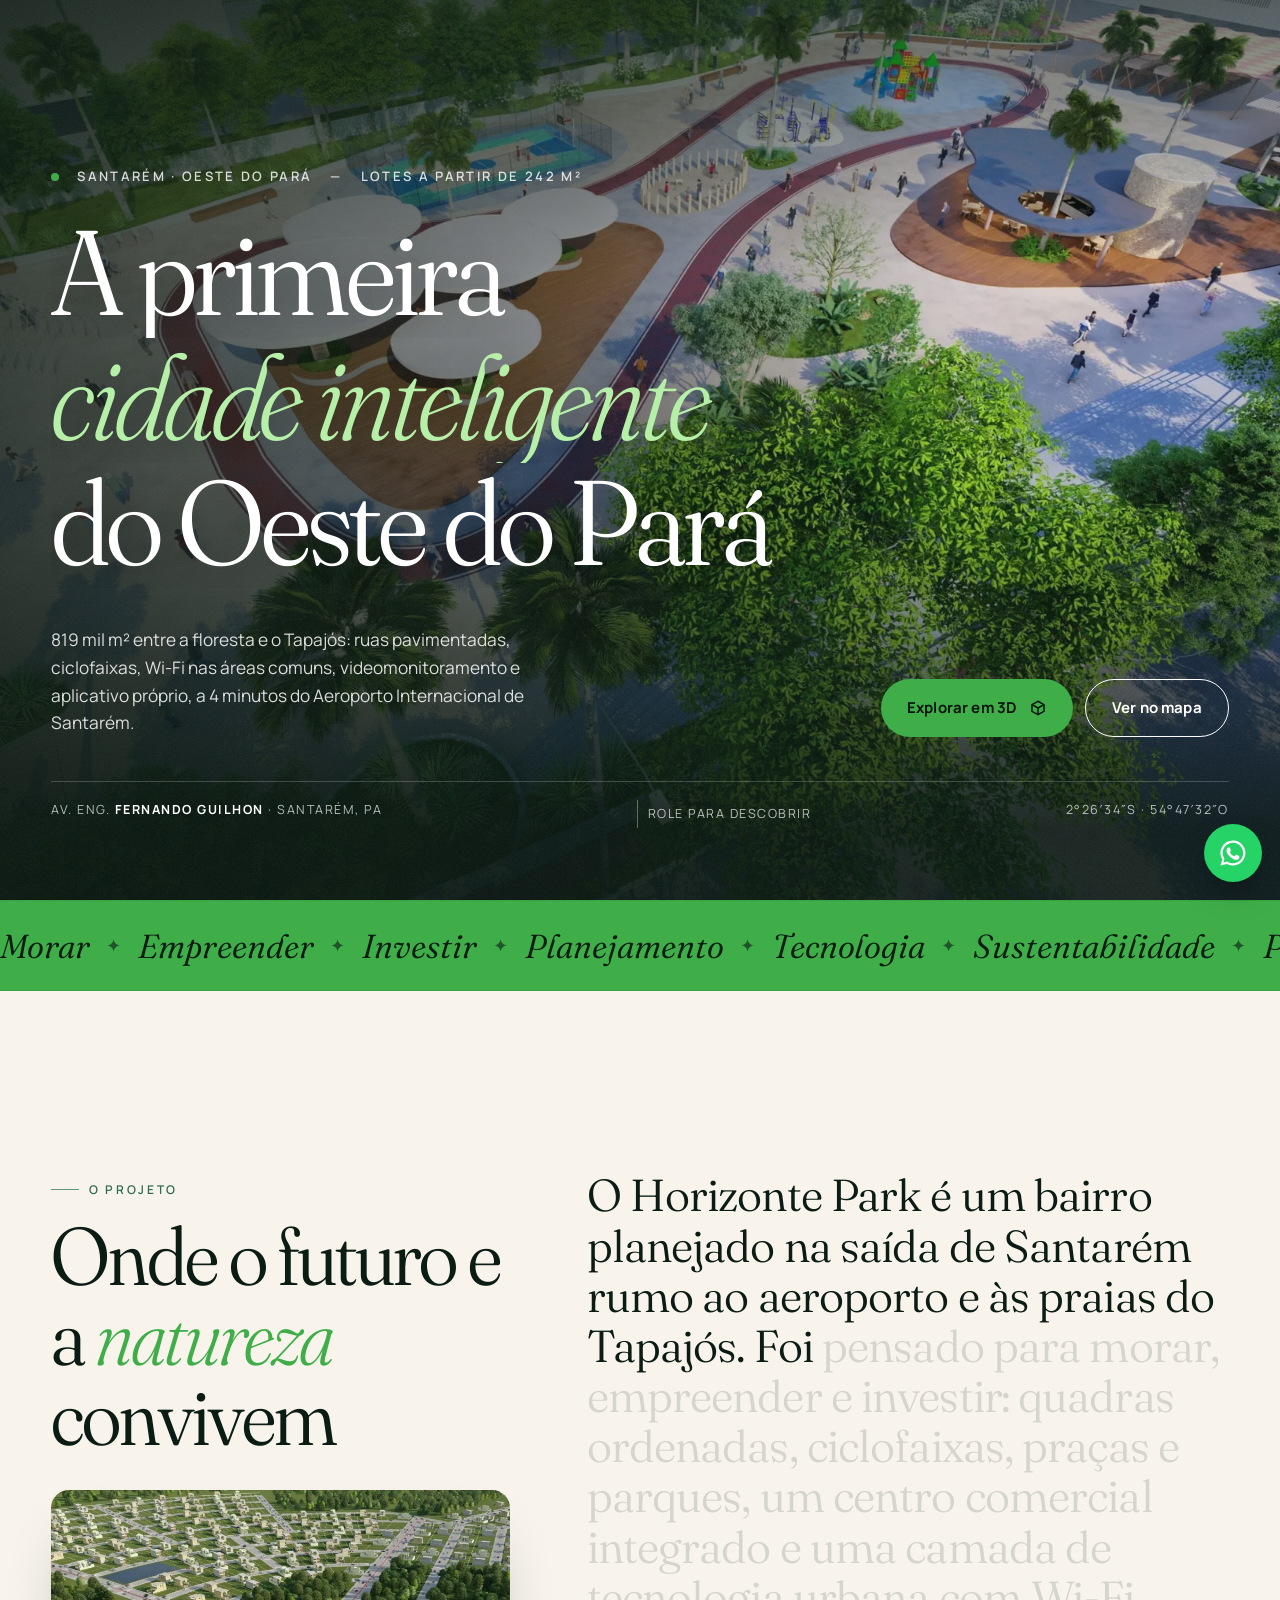
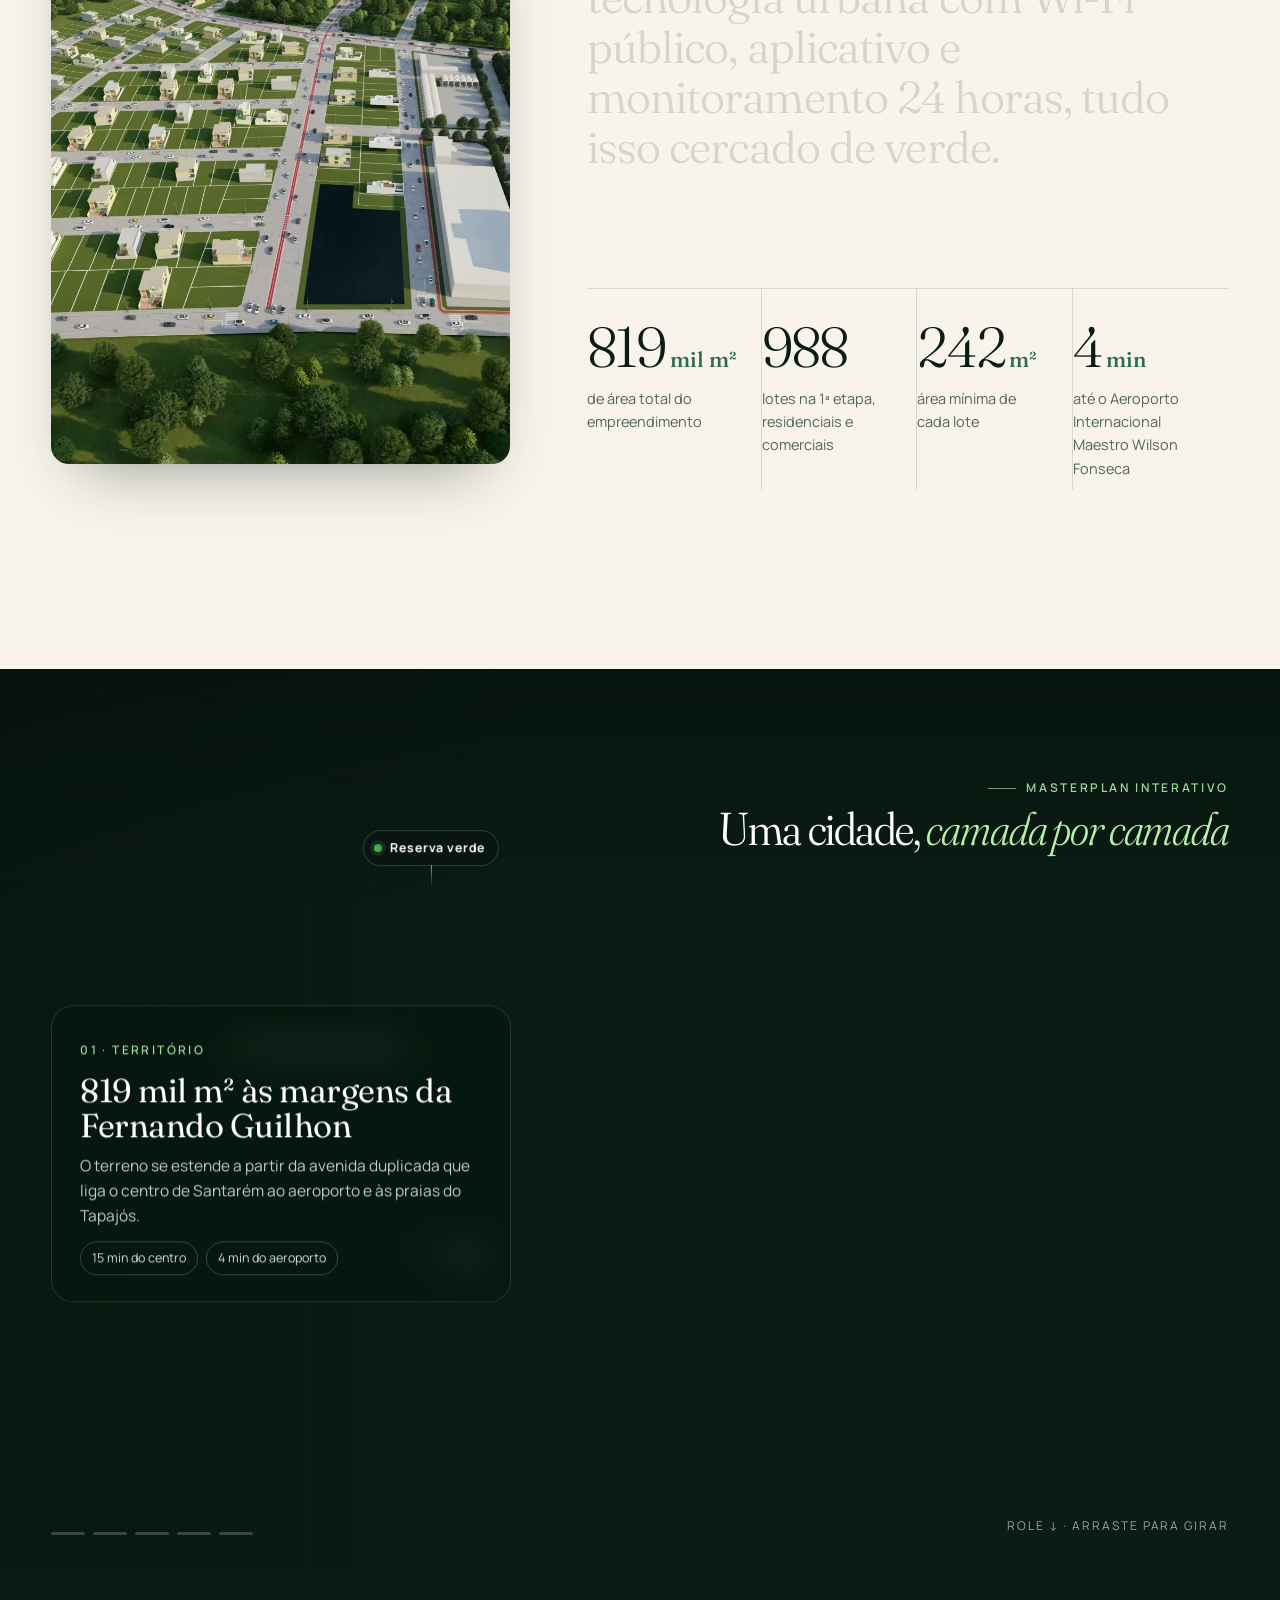
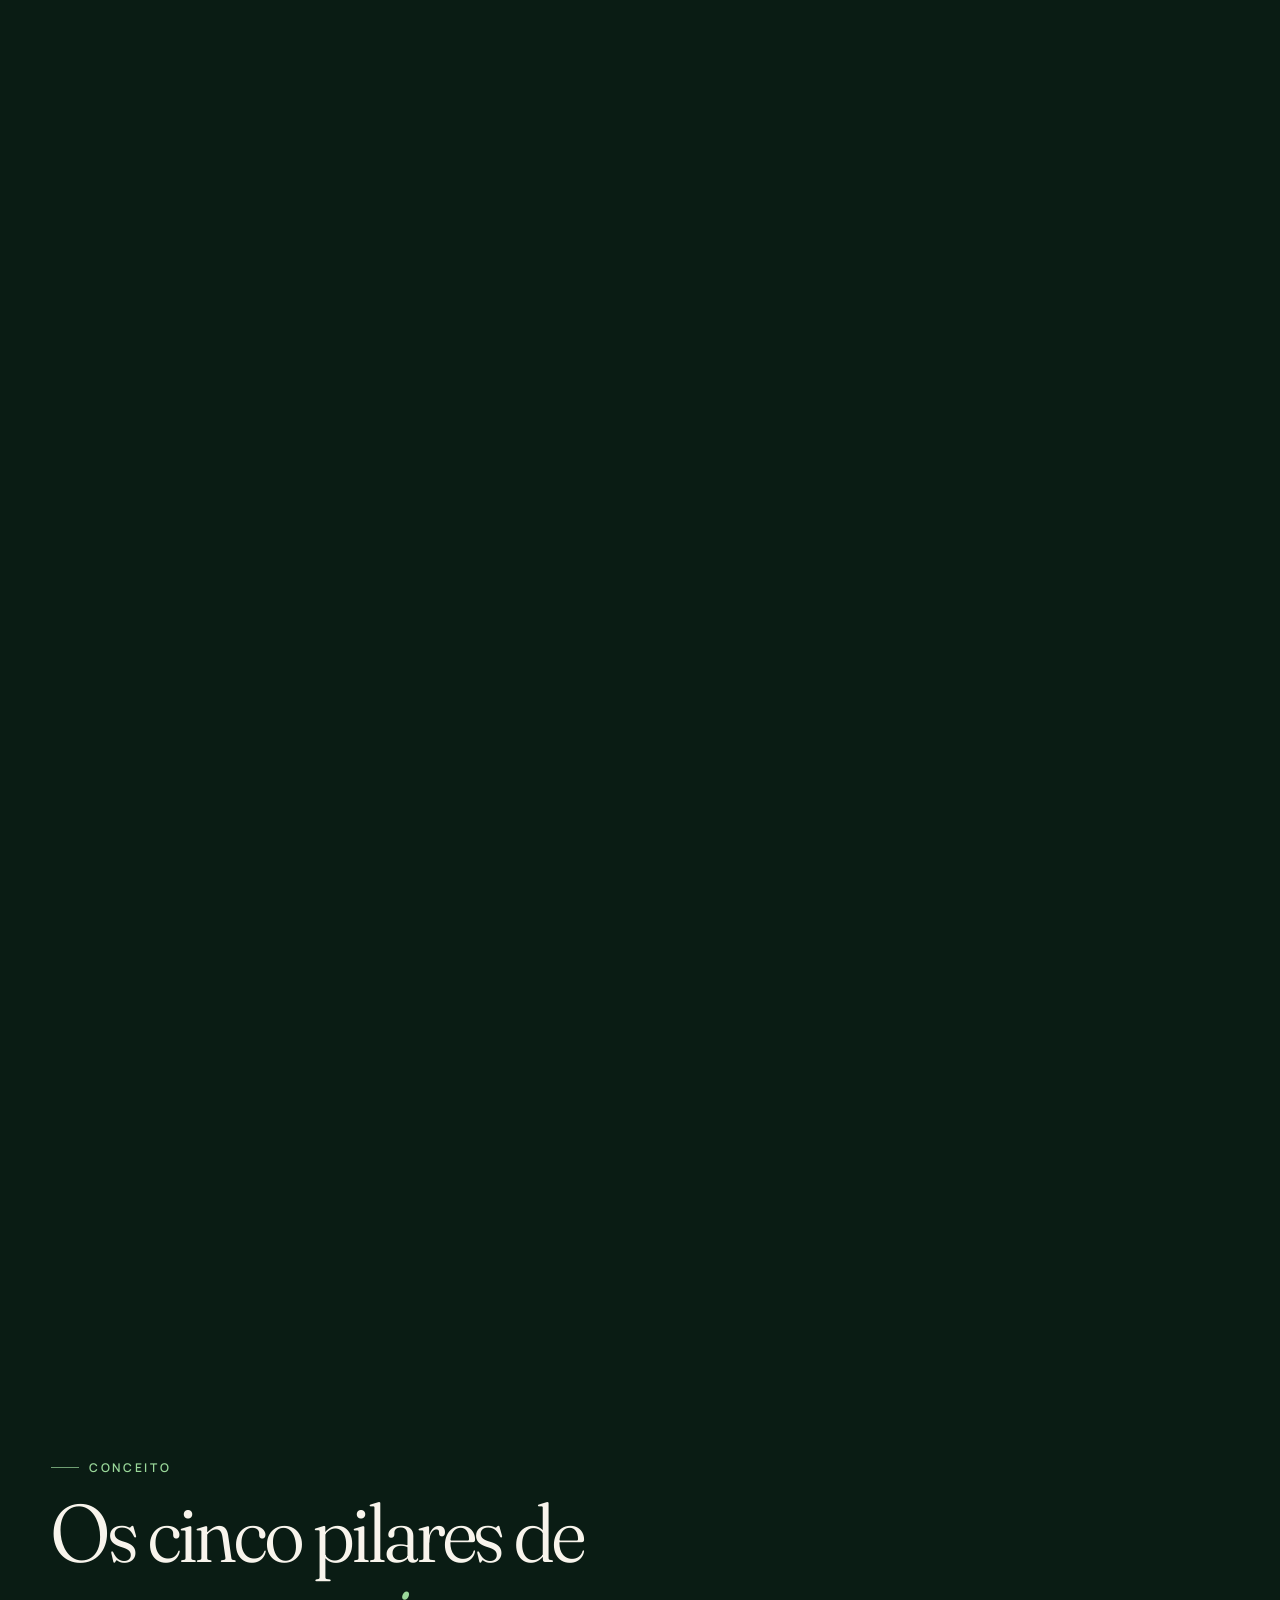
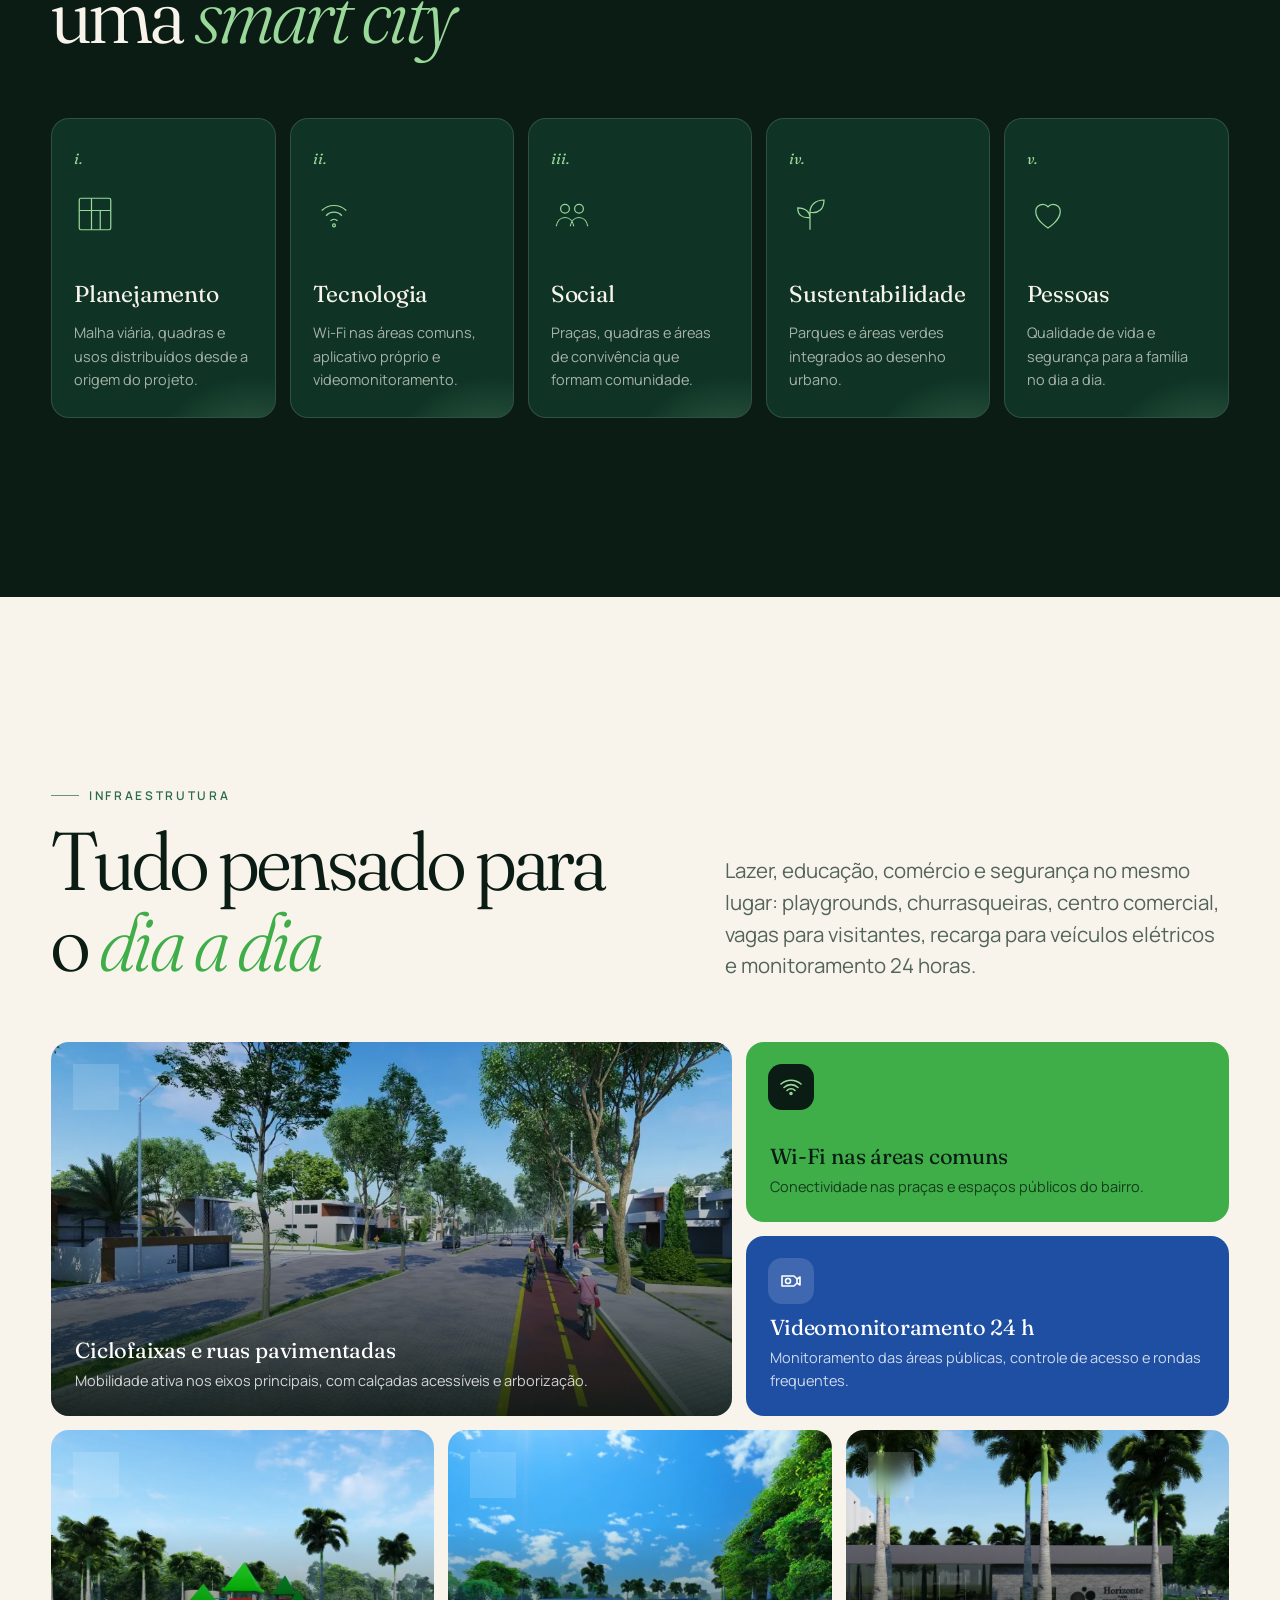
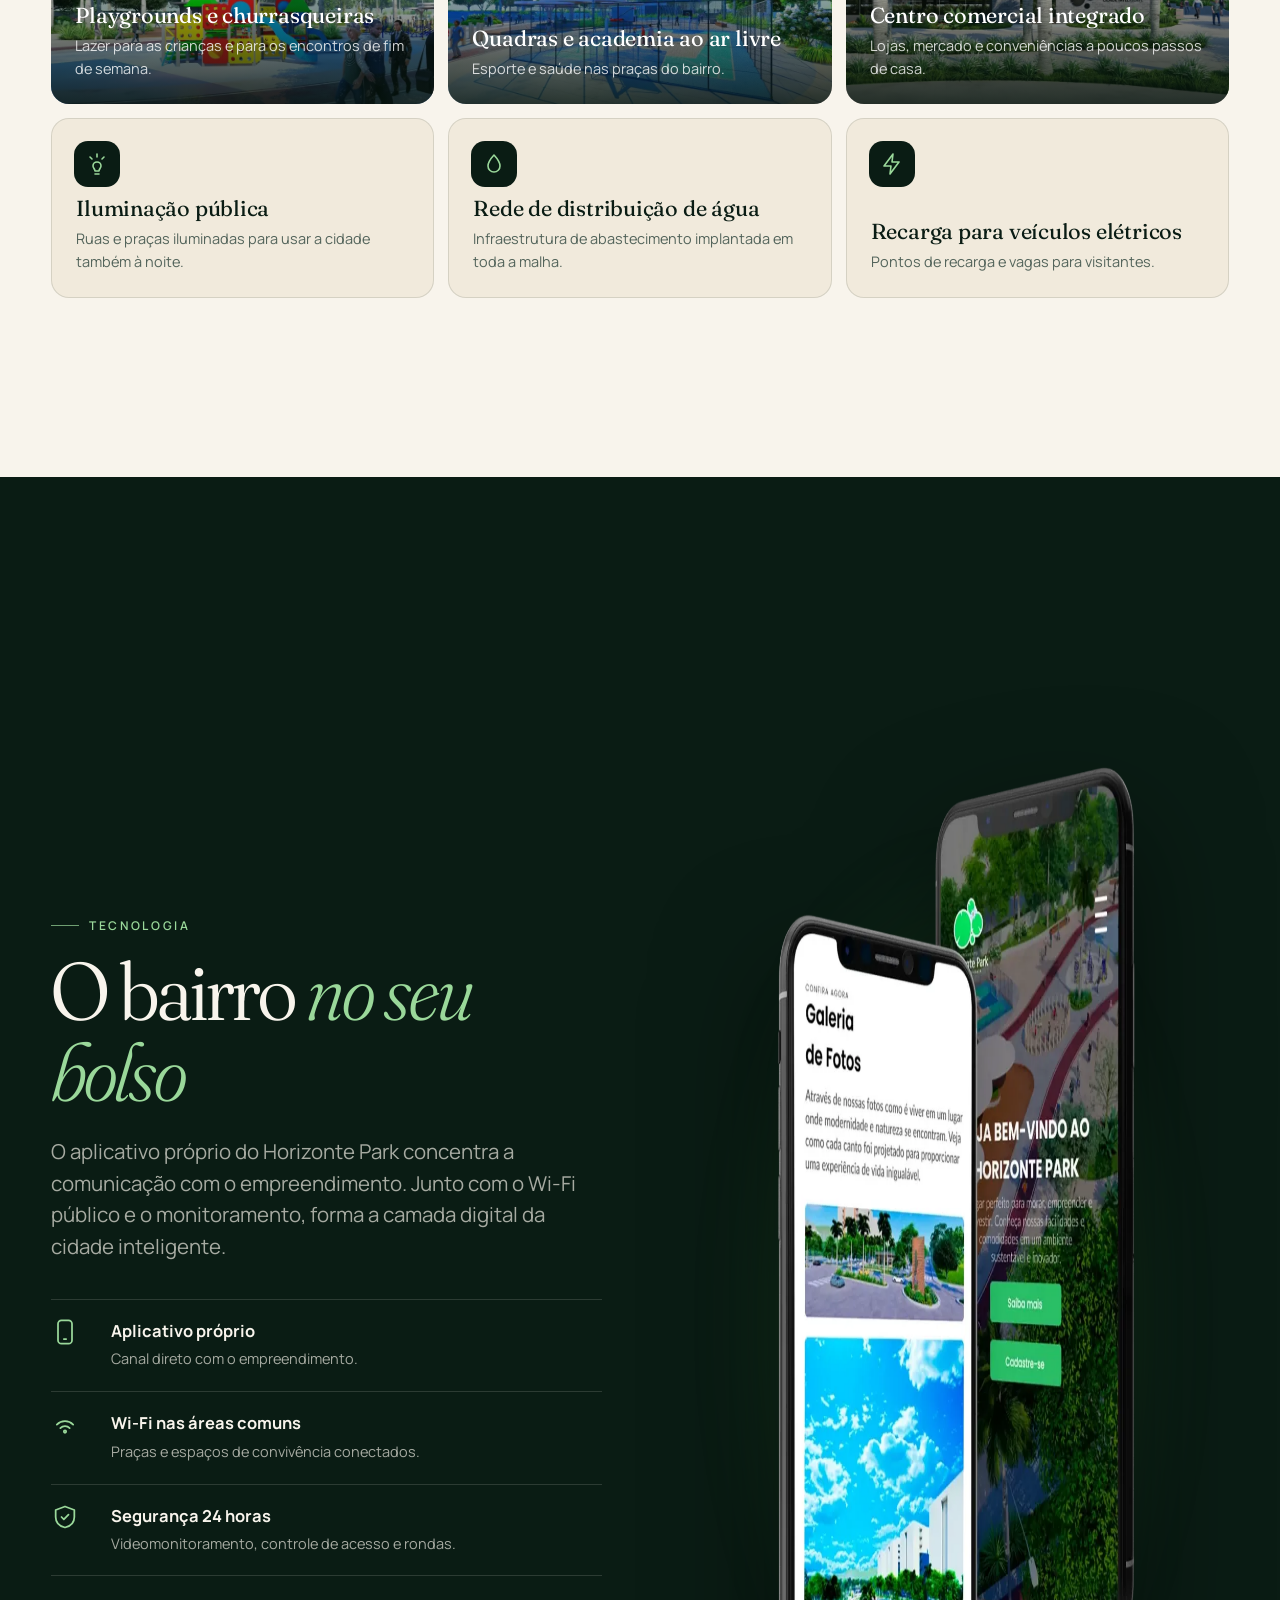
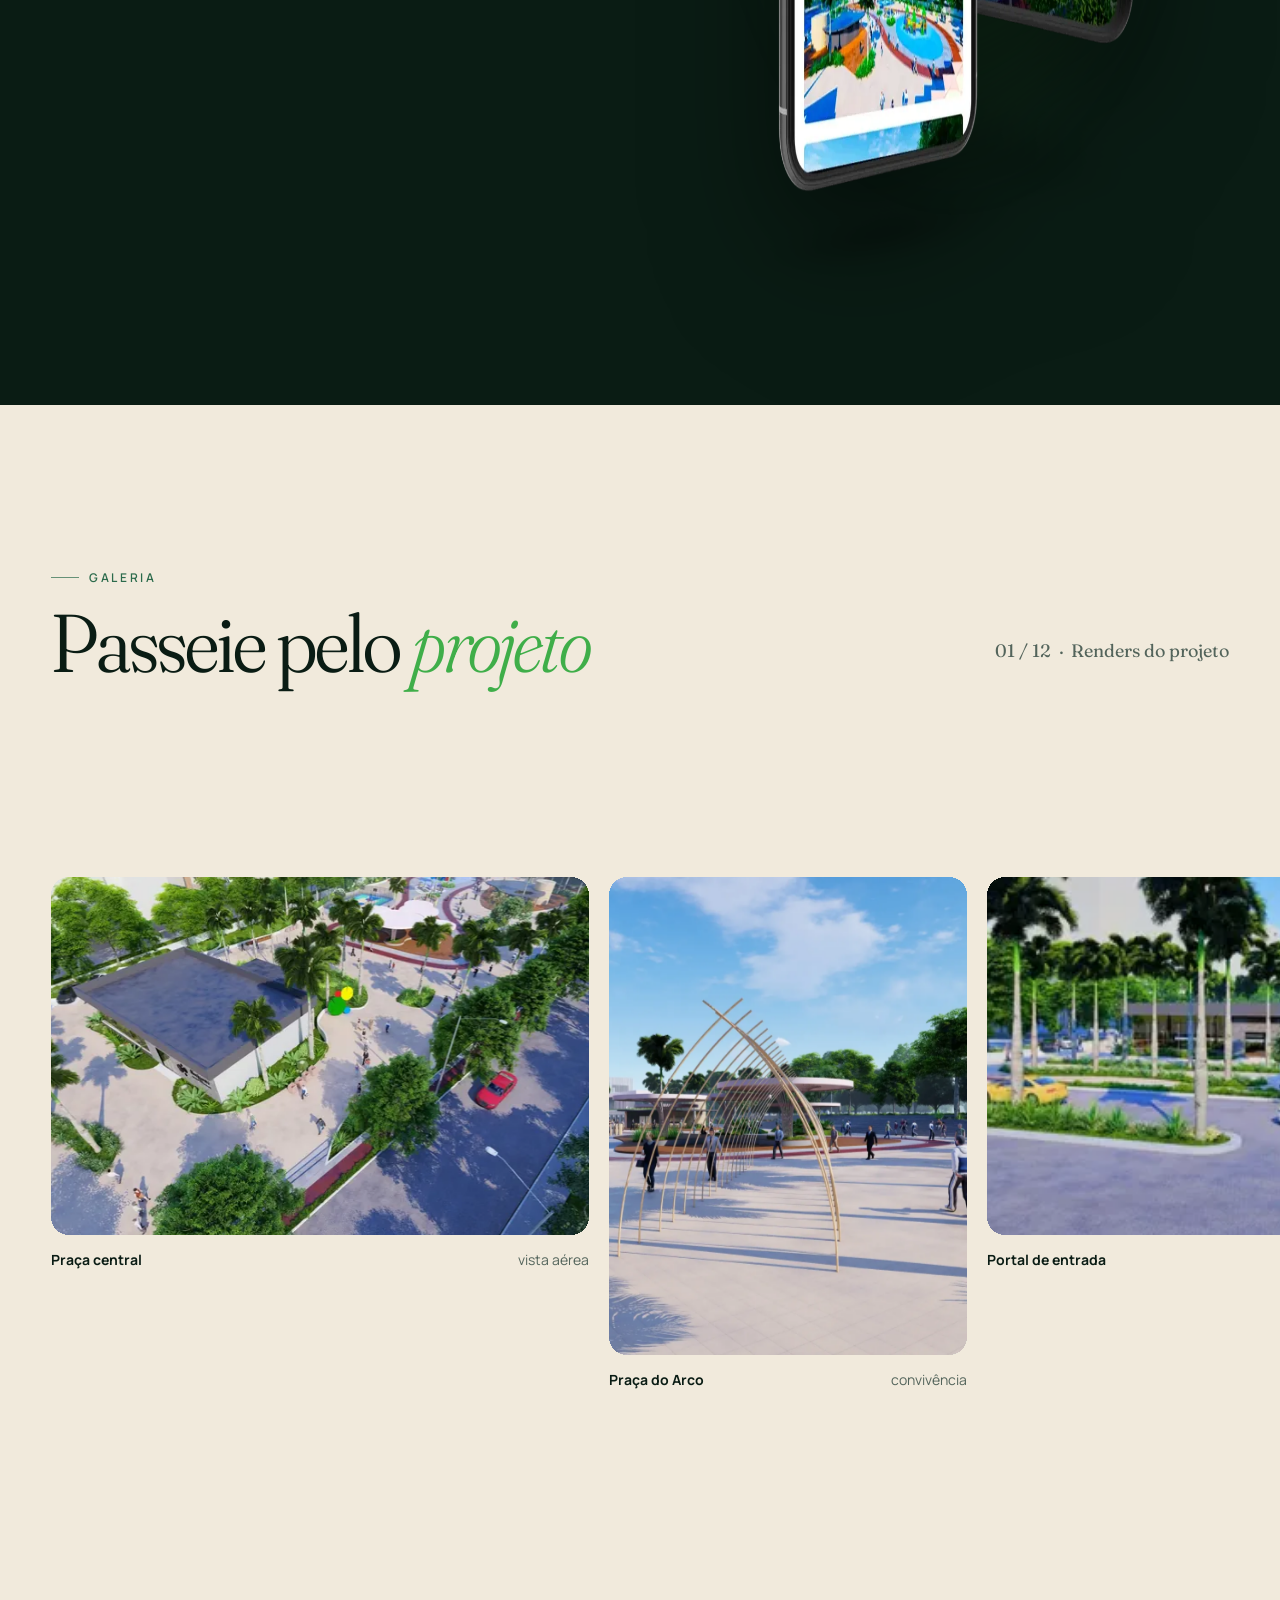
==== commit c3fde9b4: "Faz o masterplan 3D funcionar ao abrir o index.html direto do disco O módulo ES com importmap era bl" ====
--- a/horizonte-park/index.html
+++ b/horizonte-park/index.html
@@ -30,7 +30,6 @@
   "url":"https://horizontepark.com.br/"
 }
 </script>
-<script type="importmap">{"imports":{"three":"./vendor/three.module.min.js"}}</script>
 </head>
 <body>
 <a class="skip" href="#sobre">Pular para o conteúdo</a>
@@ -579,6 +578,6 @@
 <script src="vendor/lenis.min.js"></script>
 <script src="vendor/leaflet.js"></script>
 <script src="js/main.js"></script>
-<script type="module" src="js/masterplan3d.js"></script>
+<script src="js/masterplan3d.js"></script>
 </body>
 </html>
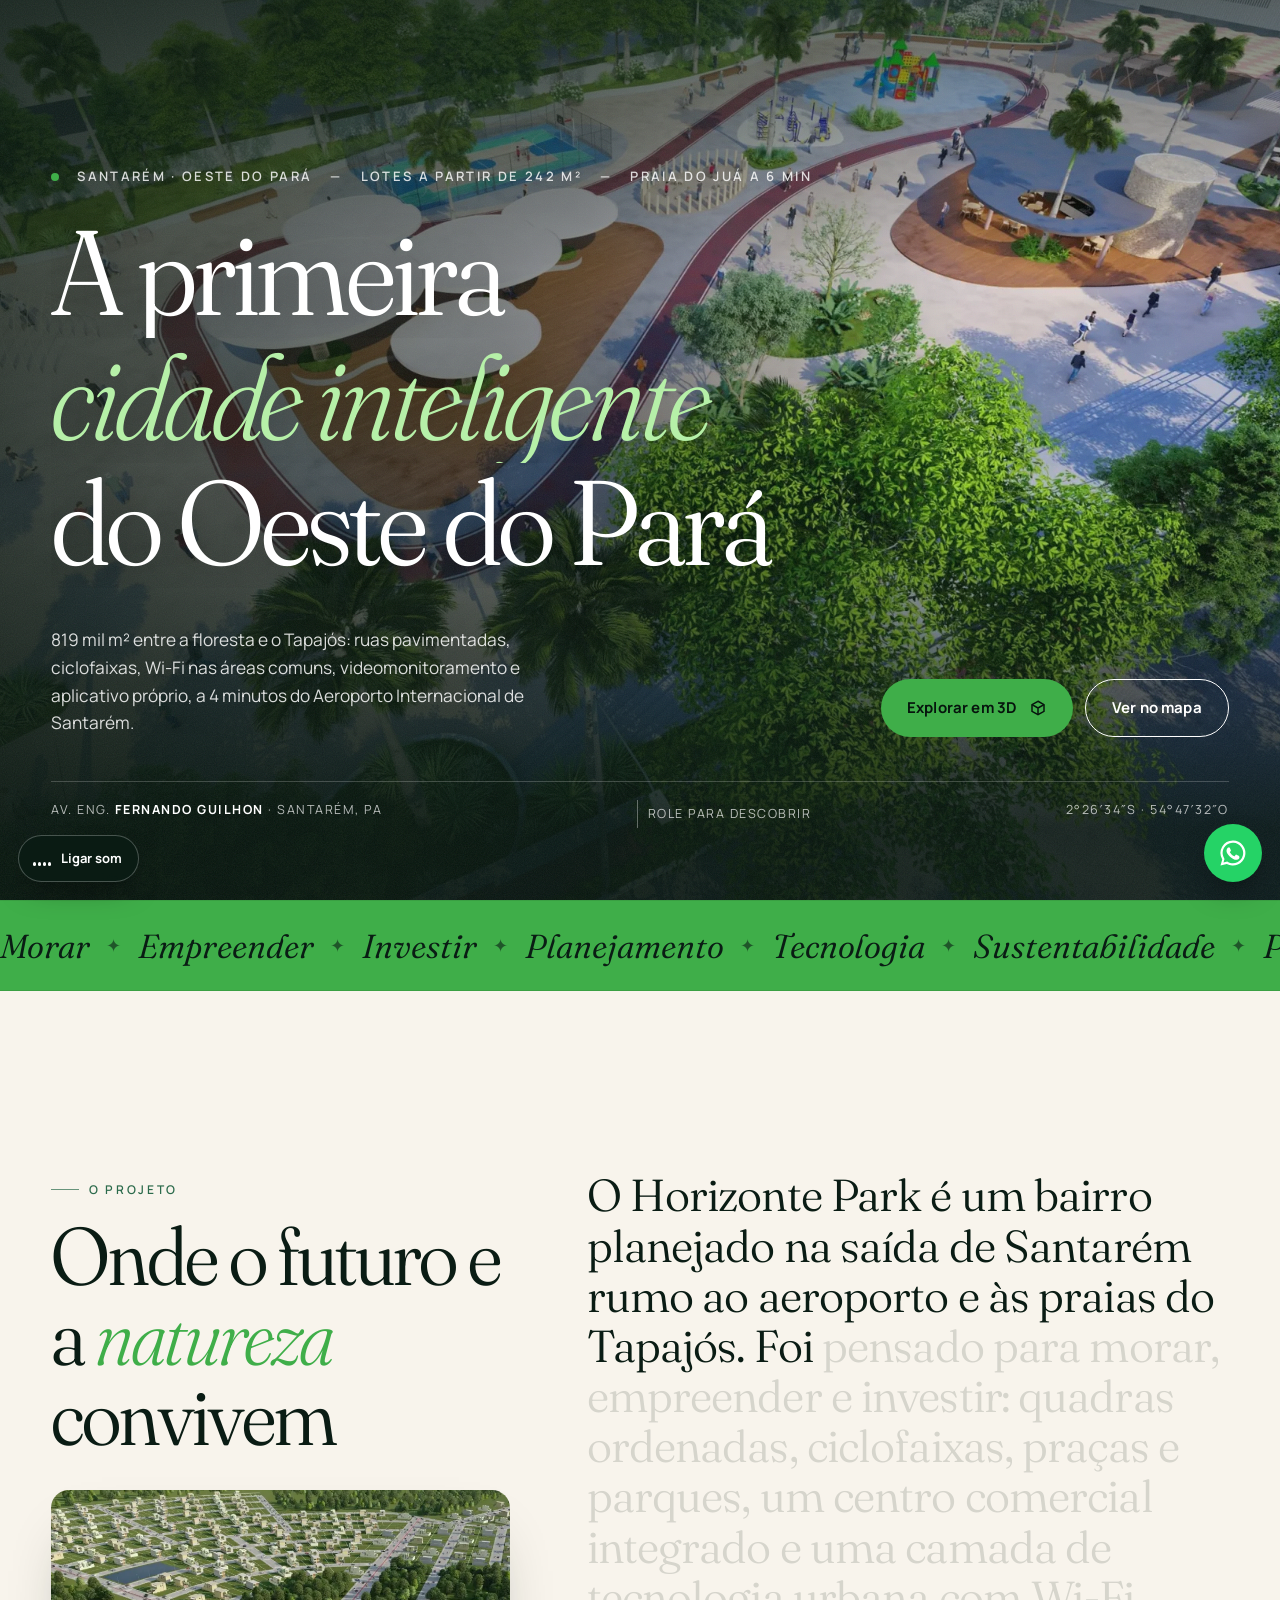
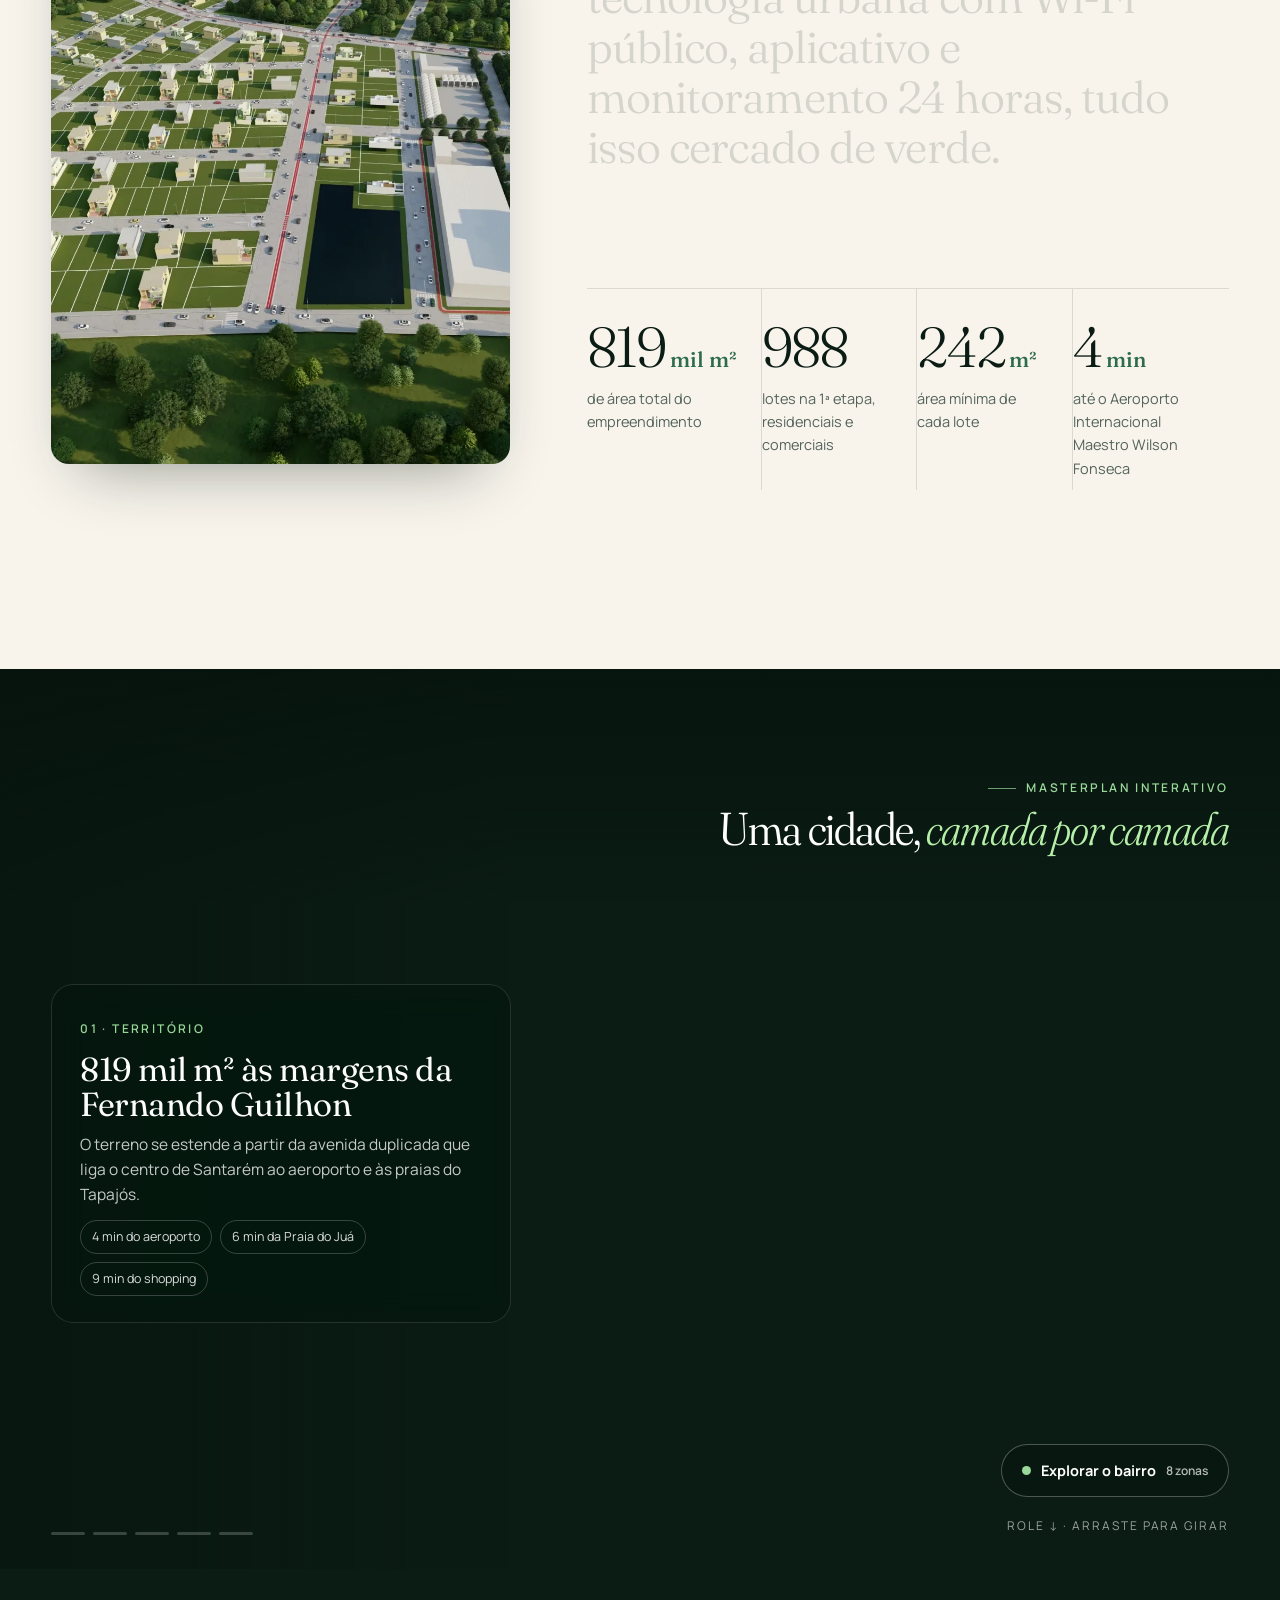
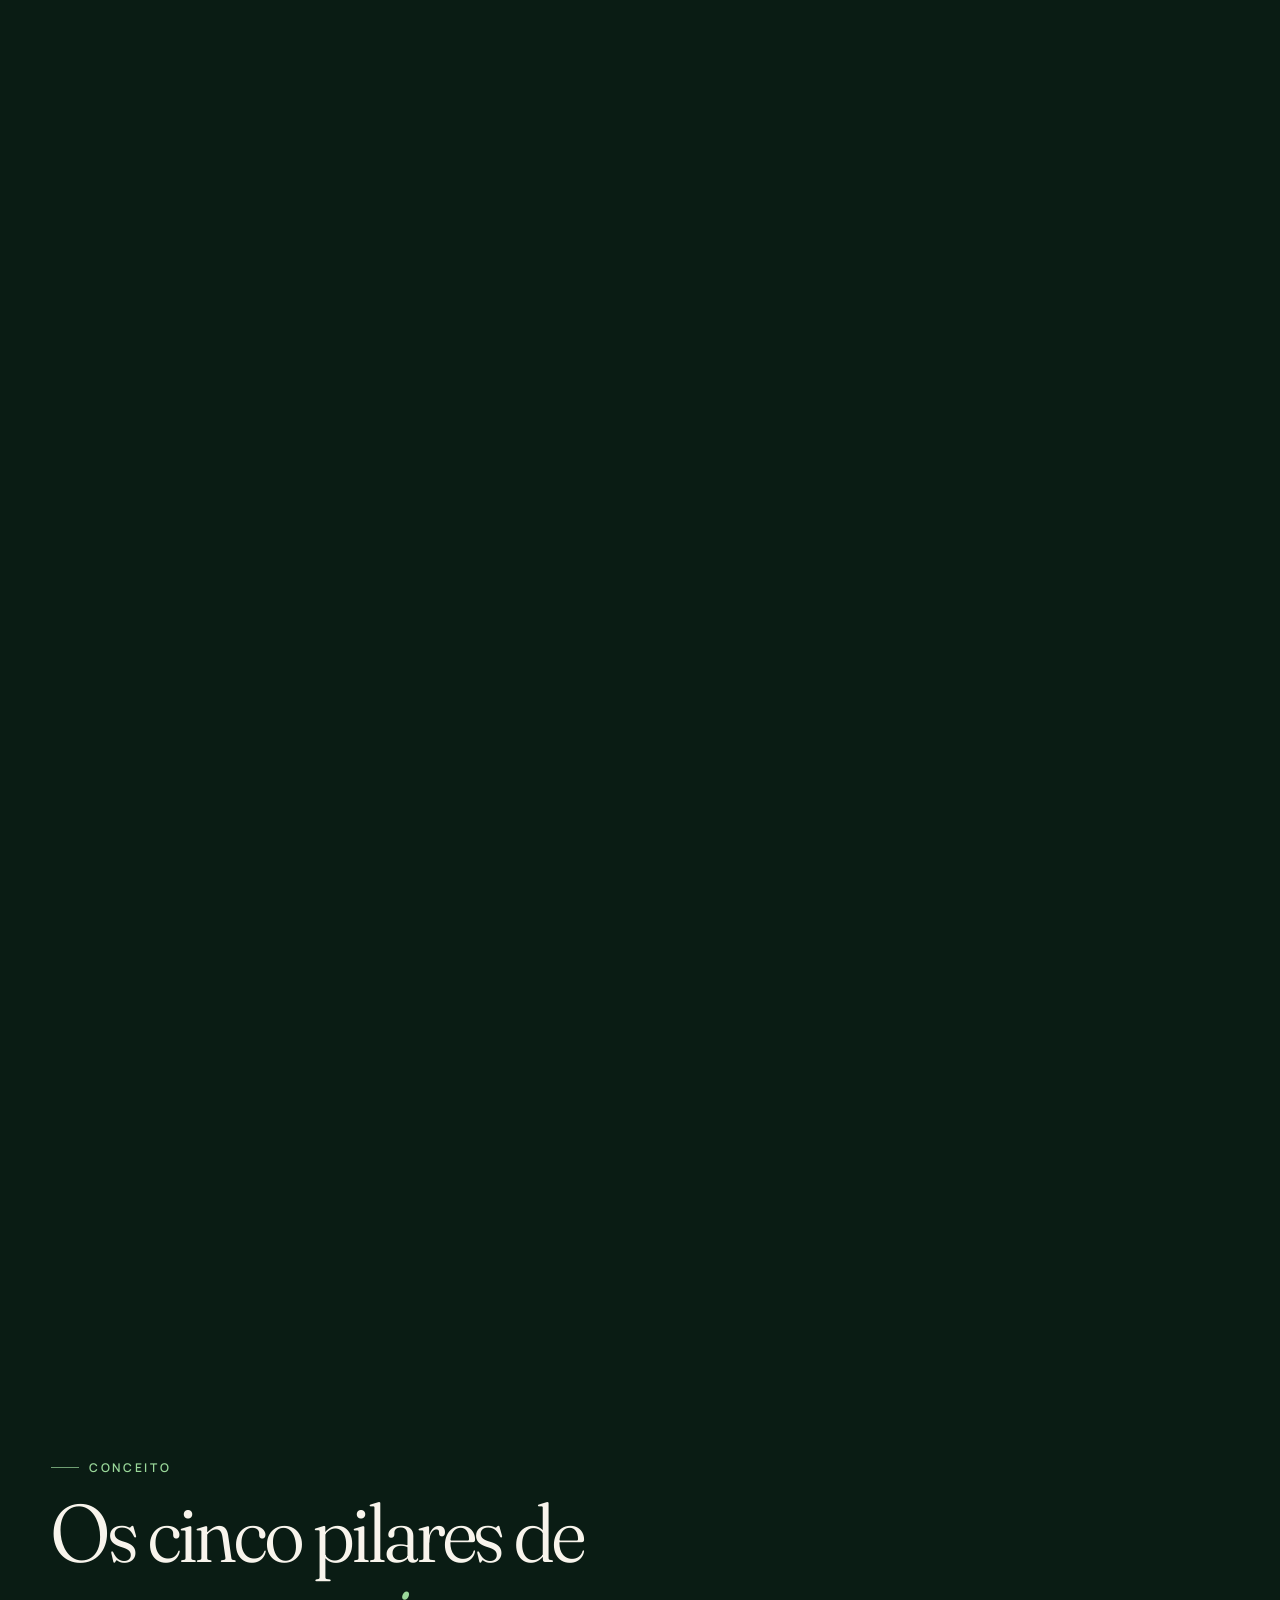
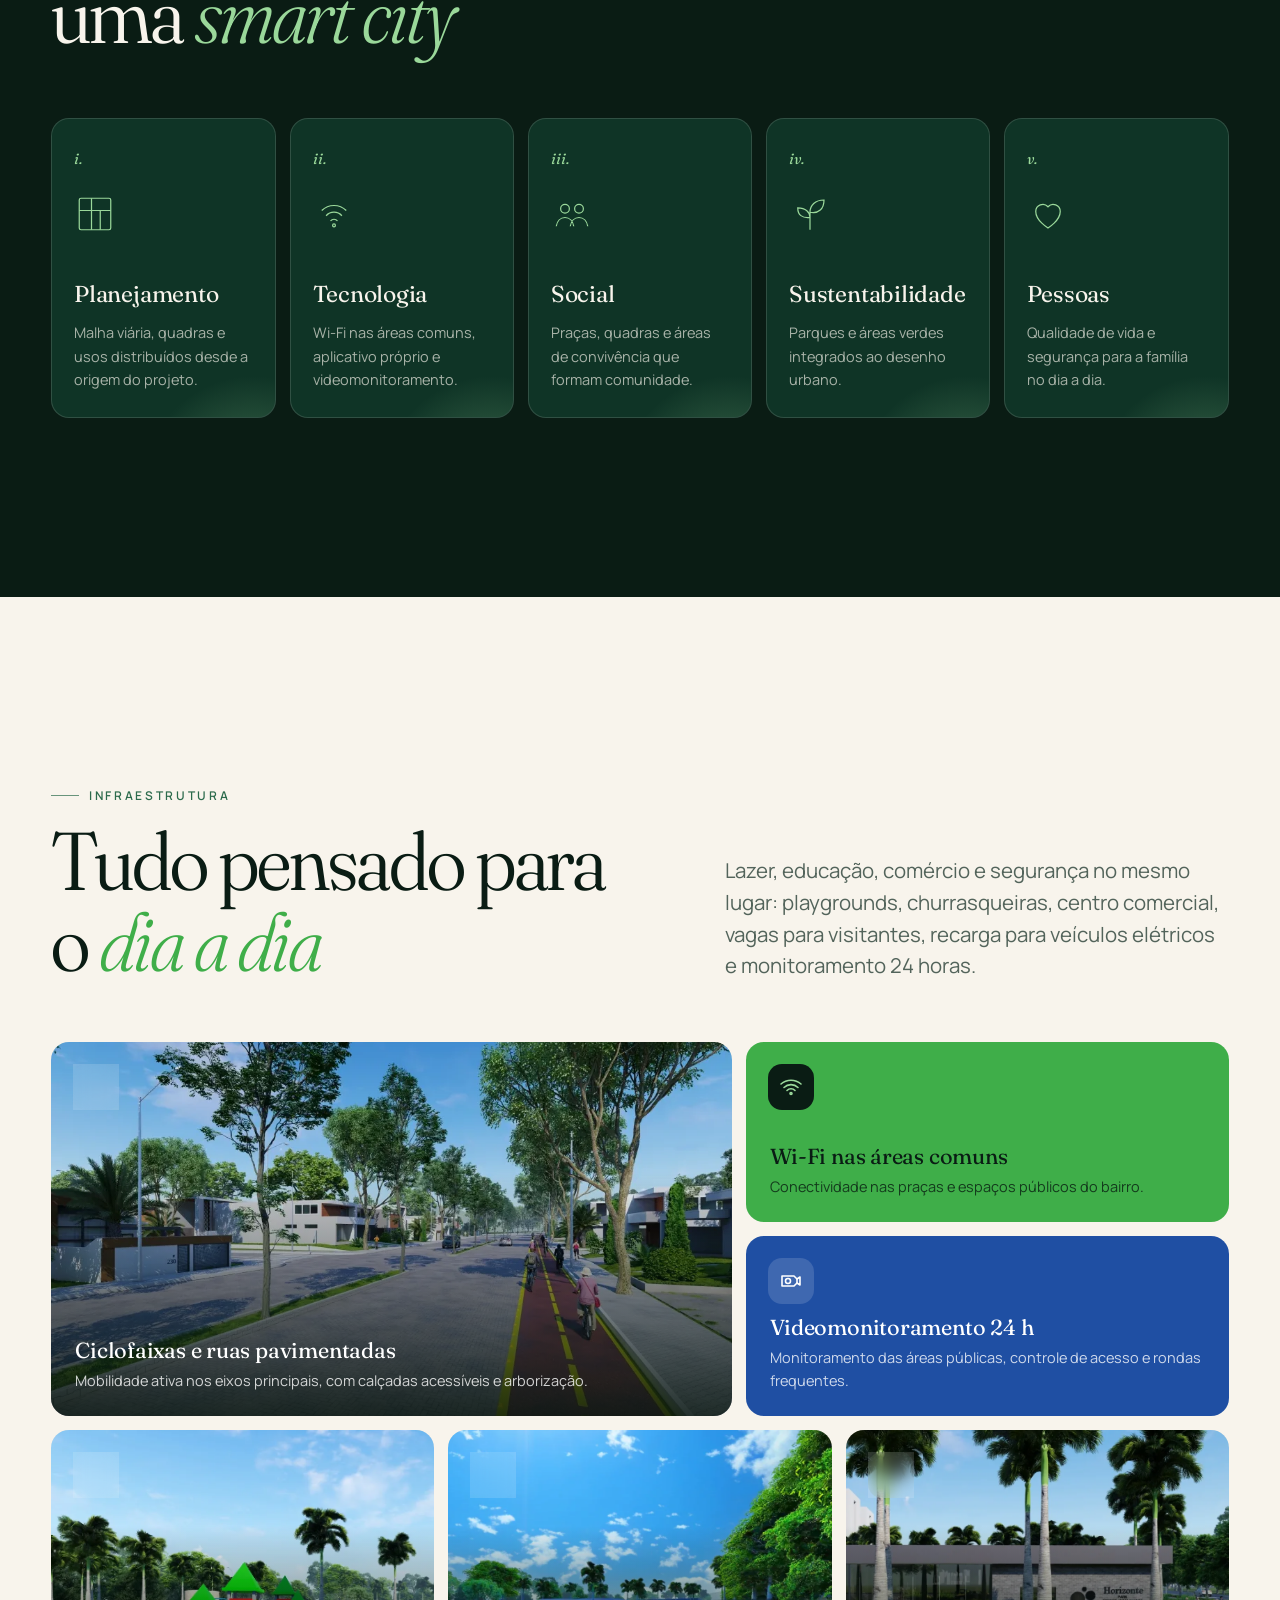
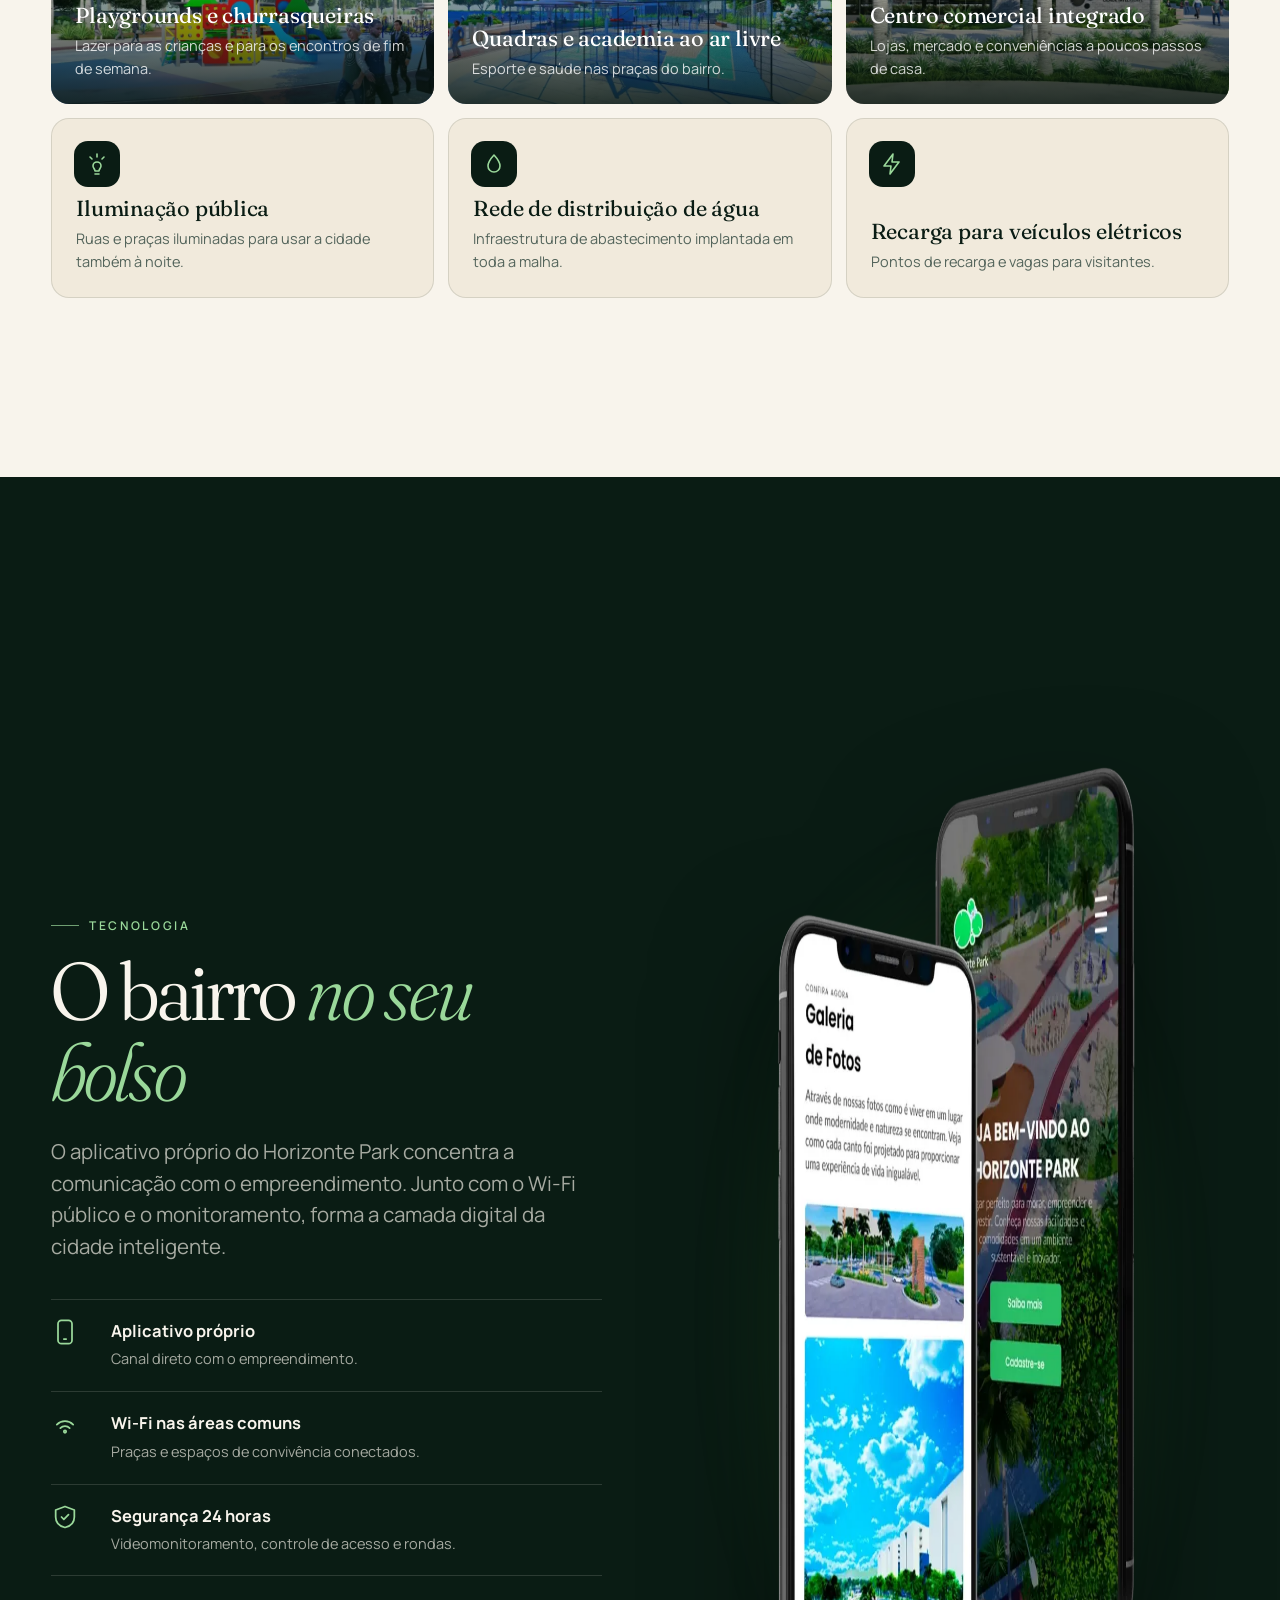
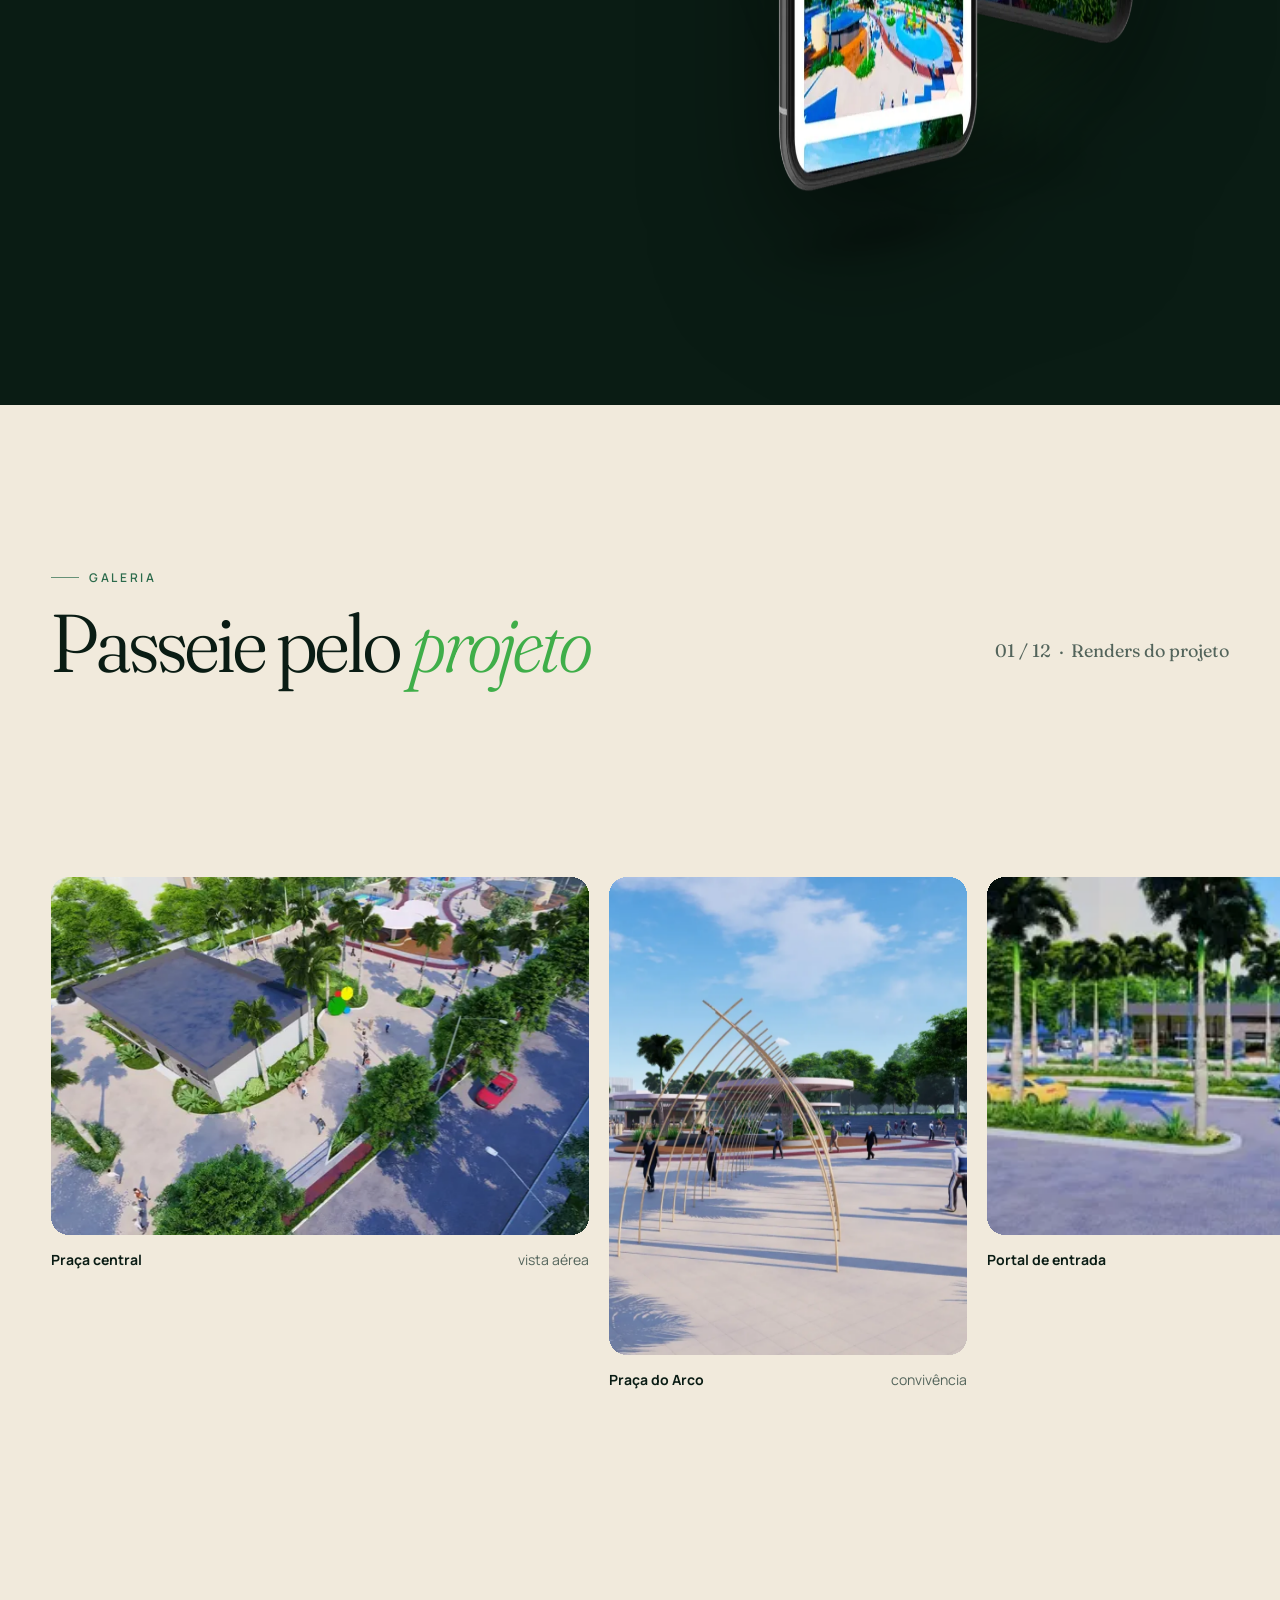
==== commit 3e23725c: "Horizonte Park: explorar zonas em 3D, pontos da cidade, trilha sonora - Modo 'Explorar o bairro' no " ====
--- a/horizonte-park/index.html
+++ b/horizonte-park/index.html
@@ -65,7 +65,7 @@
   </div>
   <div class="grain" aria-hidden="true"></div>
   <div class="wrap hero__in">
-    <div class="hero__kicker"><span class="dot" aria-hidden="true"></span> Santarém · Oeste do Pará <span aria-hidden="true">—</span> Lotes a partir de 242 m²</div>
+    <div class="hero__kicker"><span class="dot" aria-hidden="true"></span> Santarém · Oeste do Pará <span aria-hidden="true">—</span> Lotes a partir de 242 m² <span aria-hidden="true">—</span> Praia do Juá a 6 min</div>
     <h1 class="h-display">
       <span class="line"><span>A primeira</span></span>
       <span class="line"><span><em>cidade inteligente</em></span></span>
@@ -135,7 +135,7 @@
           <span class="num">01 · Território</span>
           <h3>819 mil m² às margens da Fernando Guilhon</h3>
           <p>O terreno se estende a partir da avenida duplicada que liga o centro de Santarém ao aeroporto e às praias do Tapajós.</p>
-          <ul><li>15 min do centro</li><li>4 min do aeroporto</li></ul>
+          <ul><li>4 min do aeroporto</li><li>6 min da Praia do Juá</li><li>9 min do shopping</li></ul>
         </article>
         <article class="mp__step">
           <span class="num">02 · Malha urbana</span>
@@ -164,7 +164,22 @@
       </div>
       <div class="mp__rail" id="mpRail" aria-hidden="true"><i><b></b></i><i><b></b></i><i><b></b></i><i><b></b></i><i><b></b></i></div>
       <div class="mp__hint" aria-hidden="true">Role ↓ · arraste para girar</div>
-    </div>
+      <button class="mp__explore" id="mpExplore" type="button"><span class="mp__explore-dot" aria-hidden="true"></span>Explorar o bairro <small>8 zonas</small></button>
+    </div>
+    <div class="mp__hots" id="mpHots" aria-label="Zonas do bairro"></div>
+    <button class="mp__exit" id="mpExit" type="button">← Voltar ao passeio</button>
+    <aside class="zone" id="zone" aria-hidden="true" aria-live="polite">
+      <div class="zone__top"><span class="zone__eyebrow" id="zEyebrow"></span><span class="zone__badge" id="zBadge"></span></div>
+      <h3 class="zone__title" id="zTitle"></h3>
+      <div class="zone__stats" id="zStats"></div>
+      <p class="zone__desc" id="zDesc"></p>
+      <ol class="zone__list" id="zList"></ol>
+      <div class="zone__actions">
+        <button class="btn" type="button" id="zPhotos">Ver imagens</button>
+        <button class="btn btn--ghost" type="button" id="zBack">Visão geral</button>
+      </div>
+      <div class="zone__nav"><button type="button" id="zPrev" aria-label="Zona anterior">←</button><span id="zCount"></span><button type="button" id="zNext" aria-label="Próxima zona">→</button></div>
+    </aside>
   </div>
 </section>
 
@@ -414,16 +429,20 @@
       <p class="lead" data-reveal>Na Av. Eng. Fernando Guilhon, rota entre o centro, o aeroporto e as praias do Tapajós, em frente ao Centro de Convenções Sebastião Tapajós.</p>
     </div>
 
+    <div class="radar" id="radarWrap">
+      <div class="radar__copy">
+        <p class="radar__k" data-reveal>Raio de vida</p>
+        <p class="radar__big" data-reveal>Praia, shopping, universidade e hospital: <em>tudo em até 13 minutos</em> de carro.</p>
+        <ul class="radar__legend" id="radarLegend"></ul>
+      </div>
+      <div class="radar__chart"><svg id="radar" viewBox="0 0 600 600" role="img" aria-label="Gráfico radial com o tempo de carro do Horizonte Park até praias, compras, educação, saúde, lazer e mobilidade"></svg></div>
+    </div>
+
     <div class="loc__grid">
       <div>
-        <ul class="places" id="places">
-          <li class="place" tabindex="0" data-lat="-2.4427328" data-lng="-54.792275" data-z="16"><span class="place__t">0<small>min</small></span><div><b>Horizonte Park</b><span>Av. Eng. Fernando Guilhon</span></div><span class="place__go"><svg viewBox="0 0 24 24"><path d="M7 17L17 7M9 7h8v8"/></svg></span></li>
-          <li class="place" tabindex="0" data-lat="-2.4427328" data-lng="-54.792275" data-z="15"><span class="place__t">1<small>min</small></span><div><b>Centro de Convenções Sebastião Tapajós</b><span>Em frente ao empreendimento</span></div><span class="place__go"><svg viewBox="0 0 24 24"><path d="M7 17L17 7M9 7h8v8"/></svg></span></li>
-          <li class="place" tabindex="0" data-lat="-2.4242" data-lng="-54.7931" data-z="14"><span class="place__t">4<small>min</small></span><div><b>Aeroporto Internacional</b><span>Maestro Wilson Fonseca (SBSN)</span></div><span class="place__go"><svg viewBox="0 0 24 24"><path d="M7 17L17 7M9 7h8v8"/></svg></span></li>
-          <li class="place" tabindex="0" data-lat="-2.4466102" data-lng="-54.757359" data-z="14"><span class="place__t">6<small>min</small></span><div><b>Rio Tapajós Shopping</b><span>Compras e serviços</span></div><span class="place__go"><svg viewBox="0 0 24 24"><path d="M7 17L17 7M9 7h8v8"/></svg></span></li>
-          <li class="place" tabindex="0" data-lat="-2.4174311" data-lng="-54.7153808" data-z="13"><span class="place__t">15<small>min</small></span><div><b>Centro de Santarém</b><span>Orla e Encontro das Águas</span></div><span class="place__go"><svg viewBox="0 0 24 24"><path d="M7 17L17 7M9 7h8v8"/></svg></span></li>
-          <li class="place" tabindex="0" data-lat="-2.516084" data-lng="-54.949739" data-z="12"><span class="place__t">↗</span><div><b>Alter do Chão</b><span>Praias do Tapajós, pela mesma rota</span></div><span class="place__go"><svg viewBox="0 0 24 24"><path d="M7 17L17 7M9 7h8v8"/></svg></span></li>
-        </ul>
+        <div class="poi-filters" id="poiFilters" role="group" aria-label="Filtrar pontos por categoria"></div>
+        <ul class="places" id="places"></ul>
+        <p class="poi-note">Tempos de carro estimados por rota (OSRM / OpenStreetMap), sem trânsito. Toque em um ponto para ver o caminho no mapa.</p>
         <div class="addr">
           <b>Como chegar</b>
           <p>Av. Eng. Fernando Guilhon, Santarém (PA). O acesso é pela avenida duplicada que segue para o aeroporto.</p>
@@ -444,6 +463,27 @@
       <figure data-reveal><img src="img/encontro-aguas.webp" alt="Pessoa sentada em banco na orla observando o Encontro das Águas, com barco de passageiros" loading="lazy"><figcaption>Encontro das Águas dos rios Tapajós e Amazonas, na orla de Santarém<small>Foto: Wellington Gabler (Wellington-stm) · CC BY 2.0 · Wikimedia Commons</small></figcaption></figure>
       <figure data-reveal><img src="img/alter-do-chao.webp" alt="Praia de areia branca em Alter do Chão com barcos coloridos" loading="lazy"><figcaption>Alter do Chão, o “Caribe amazônico”, pela mesma rota da Fernando Guilhon<small>Foto: idobi · CC BY-SA 3.0 · Wikimedia Commons</small></figcaption></figure>
     </div>
+  </div>
+</section>
+
+<!-- ================= UM DIA ================= -->
+<section class="day dark" id="dia" aria-label="Um dia no Horizonte Park">
+  <div class="wrap day__head">
+    <div>
+      <span class="eyebrow" style="color:var(--lily)">Estilo de vida</span>
+      <h2 class="h-display h2" style="margin-top:18px" data-reveal>Um dia no <em>Horizonte Park</em></h2>
+    </div>
+    <p class="lead" data-reveal>Do nascer do sol no lago ao fim de semana em Alter do Chão: a rotina que a localização permite.</p>
+  </div>
+  <div class="day__track" id="dayTrack">
+    <article class="dcard" style="--sky:linear-gradient(170deg,#f7c59f 0%,#f39c7a 40%,#6a8fb8 100%)"><span class="dcard__t">06h20</span><div class="dcard__min">4<small>min</small></div><h3>Corrida à beira do Lago do Juá</h3><p>O dia começa com natureza a poucos passos de casa.</p><span class="dcard__p">Lago do Juá</span></article>
+    <article class="dcard" style="--sky:linear-gradient(170deg,#9fd3f2 0%,#5aa6dc 55%,#2c6fb0 100%)"><span class="dcard__t">07h30</span><div class="dcard__min">9<small>min</small></div><h3>Aula na UEPA ou na UFOPA</h3><p>As principais universidades da região entre 9 e 12 minutos.</p><span class="dcard__p">Educação</span></article>
+    <article class="dcard" style="--sky:linear-gradient(170deg,#bfe6ff 0%,#7cc4f0 60%,#3c8fd0 100%)"><span class="dcard__t">12h10</span><div class="dcard__min">5<small>min</small></div><h3>Compras rápidas no Assaí</h3><p>O atacado fica na própria Fernando Guilhon.</p><span class="dcard__p">Assaí Atacadista</span></article>
+    <article class="dcard" style="--sky:linear-gradient(170deg,#ffd27a 0%,#f08a4b 45%,#9b3d5a 100%)"><span class="dcard__t">17h40</span><div class="dcard__min">6<small>min</small></div><h3>Fim de tarde na Praia do Juá</h3><p>Areia branca e água doce do Tapajós antes do jantar.</p><span class="dcard__p">Praia do Juá</span></article>
+    <article class="dcard" style="--sky:linear-gradient(170deg,#3b3f78 0%,#25285a 50%,#0f1330 100%)"><span class="dcard__t">20h00</span><div class="dcard__min">9<small>min</small></div><h3>Jantar no Rio Tapajós Shopping</h3><p>Restaurantes, lojas e serviços no maior shopping da cidade.</p><span class="dcard__p">Rio Tapajós Shopping</span></article>
+    <article class="dcard dcard--photo"><img src="img/alter-do-chao.webp" alt="Praia de Alter do Chão com barcos coloridos" loading="lazy"><span class="dcard__t">Sábado</span><div class="dcard__min">36<small>min</small></div><h3>Ilha do Amor, em Alter do Chão</h3><p>O “Caribe amazônico” pela mesma rota da sua casa.</p><span class="dcard__p">Alter do Chão</span></article>
+    <article class="dcard dcard--photo"><img src="img/encontro-aguas.webp" alt="Orla de Santarém com vista para o Encontro das Águas" loading="lazy"><span class="dcard__t">Domingo</span><div class="dcard__min">12<small>min</small></div><h3>Orla e Encontro das Águas</h3><p>O Tapajós encontra o Amazonas diante do calçadão.</p><span class="dcard__p">Orla de Santarém</span></article>
+    <article class="dcard" style="--sky:linear-gradient(170deg,#dfe9f3 0%,#a9c4de 55%,#5c7fa8 100%)"><span class="dcard__t">Viagem</span><div class="dcard__min">4<small>min</small></div><h3>Embarque no aeroporto</h3><p>O Aeroporto Internacional fica logo ali.</p><span class="dcard__p">SBSN</span></article>
   </div>
 </section>
 
@@ -528,6 +568,22 @@
       <a class="btn btn--ghost" href="https://wa.me/5593992262222" target="_blank" rel="noopener">(93) 99226-2222</a>
       <a class="btn btn--ghost" href="mailto:contato@grupohorizontestm.com.br">E-mail</a>
     </div>
+    <form class="visit" id="visit" data-reveal>
+      <p class="visit__t">Agende uma <em>visita</em> ao Horizonte Park</p>
+      <label class="visit__f"><span>Seu nome</span><input type="text" name="nome" autocomplete="name" placeholder="Como podemos te chamar?" required></label>
+      <fieldset class="visit__chips"><legend>Interesse</legend>
+        <label><input type="radio" name="interesse" value="lote residencial" checked><span>Lote residencial</span></label>
+        <label><input type="radio" name="interesse" value="lote comercial"><span>Lote comercial</span></label>
+        <label><input type="radio" name="interesse" value="investimento"><span>Investimento</span></label>
+      </fieldset>
+      <fieldset class="visit__chips"><legend>Melhor período</legend>
+        <label><input type="radio" name="periodo" value="manhã" checked><span>Manhã</span></label>
+        <label><input type="radio" name="periodo" value="tarde"><span>Tarde</span></label>
+        <label><input type="radio" name="periodo" value="sábado"><span>Sábado</span></label>
+      </fieldset>
+      <button class="btn visit__go" type="submit">Agendar pelo WhatsApp →</button>
+      <small>Abre o WhatsApp com a mensagem pronta. Nada é armazenado nesta página.</small>
+    </form>
     <p style="font-size:12.5px;opacity:.7;margin-top:18px" data-reveal>Valor de parcela conforme campanha divulgada no site oficial (2026). Condições, preços e disponibilidade sujeitos a confirmação com o empreendimento.</p>
   </div>
 </section>
@@ -553,9 +609,10 @@
         <ul><li><a href="https://horizontepark.com.br/" target="_blank" rel="noopener">horizontepark.com.br</a></li><li><a href="https://www.instagram.com/horizontepark/" target="_blank" rel="noopener">Instagram @horizontepark</a></li><li><a href="https://www.threads.com/@horizontepark" target="_blank" rel="noopener">Threads</a></li></ul>
       </div>
     </div>
+    <div class="wordmark" aria-hidden="true">Horizonte</div>
     <div class="footer__note">
       <p style="margin:0"><b>Sobre esta página.</b> Apresentação informativa compilada a partir de fontes públicas. Renders, fotos de obra, logotipo e marcas pertencem ao Horizonte Park / Grupo Horizonte (<a href="https://horizontepark.com.br/" target="_blank" rel="noopener">horizontepark.com.br</a>). A maquete 3D é uma interpretação esquemática e não representa a planta aprovada. A posição no mapa é aproximada. Dados como áreas, número de lotes e preços variam entre as fontes (há anúncios que citam mais de 1.300 lotes no total) e devem ser confirmados com o empreendimento.</p>
-      <p style="margin:0">Fontes: <a href="https://horizontepark.com.br/" target="_blank" rel="noopener">site oficial</a> · <a href="https://estruturaimoveis.com.br/imoveis/loteamento-horizonte-park/" target="_blank" rel="noopener">Estrutura Imóveis</a> · <a href="https://diariodopara.com.br/para/governo-entrega-centro-de-convencoes-sebastiao-tapajos-em-santarem/" target="_blank" rel="noopener">Diário do Pará</a> · <a href="https://santarem.pa.gov.br/noticias/infraestrutura/mais-mobilidade-e-turismo-santarem-recebeu-a-duplicacao-av-fernando-guilhon-m2frtn" target="_blank" rel="noopener">Prefeitura de Santarém</a>. Fotos de Santarém: <a href="https://commons.wikimedia.org/wiki/File:Observando_o_encontro_das_%C3%A1guas_(42070272564).jpg" target="_blank" rel="noopener">Wellington Gabler, CC BY 2.0</a> · <a href="https://commons.wikimedia.org/wiki/File:Alter_do_Ch%C3%A3o_487a.jpg" target="_blank" rel="noopener">idobi, CC BY-SA 3.0</a>. Mapa: Esri World Imagery e World Street Map (© Esri, Maxar, HERE, Garmin, © colaboradores do OpenStreetMap). Posições de referência via Nominatim/OpenStreetMap.</p>
+      <p style="margin:0">Fontes: <a href="https://horizontepark.com.br/" target="_blank" rel="noopener">site oficial</a> · <a href="https://estruturaimoveis.com.br/imoveis/loteamento-horizonte-park/" target="_blank" rel="noopener">Estrutura Imóveis</a> · <a href="https://diariodopara.com.br/para/governo-entrega-centro-de-convencoes-sebastiao-tapajos-em-santarem/" target="_blank" rel="noopener">Diário do Pará</a> · <a href="https://santarem.pa.gov.br/noticias/infraestrutura/mais-mobilidade-e-turismo-santarem-recebeu-a-duplicacao-av-fernando-guilhon-m2frtn" target="_blank" rel="noopener">Prefeitura de Santarém</a>. Fotos de Santarém: <a href="https://commons.wikimedia.org/wiki/File:Observando_o_encontro_das_%C3%A1guas_(42070272564).jpg" target="_blank" rel="noopener">Wellington Gabler, CC BY 2.0</a> · <a href="https://commons.wikimedia.org/wiki/File:Alter_do_Ch%C3%A3o_487a.jpg" target="_blank" rel="noopener">idobi, CC BY-SA 3.0</a>. Mapa: Esri World Imagery e World Street Map (© Esri, Maxar, HERE, Garmin, © colaboradores do OpenStreetMap). Posições de referência via Nominatim/OpenStreetMap; tempos e rotas de carro via OSRM (sem trânsito). Trilha sonora original sintetizada no navegador.</p>
     </div>
   </div>
 </footer>
@@ -563,6 +620,19 @@
 <a class="wa-float" href="https://wa.me/5593991472330?text=Ol%C3%A1!%20Quero%20saber%20mais%20sobre%20o%20Horizonte%20Park." target="_blank" rel="noopener" aria-label="Conversar no WhatsApp">
   <svg viewBox="0 0 24 24" aria-hidden="true"><path d="M12 2a10 10 0 0 0-8.6 15.1L2 22l5-1.3A10 10 0 1 0 12 2zm0 18.2c-1.5 0-3-.4-4.3-1.2l-.3-.2-3 .8.8-2.9-.2-.3A8.2 8.2 0 1 1 12 20.2zm4.5-6.1c-.2-.1-1.5-.7-1.7-.8-.2-.1-.4-.1-.6.1l-.8 1c-.1.2-.3.2-.5.1a6.7 6.7 0 0 1-3.3-2.9c-.3-.4.2-.4.7-1.4.1-.2 0-.3 0-.4l-.8-1.8c-.2-.5-.4-.4-.6-.4h-.5c-.2 0-.4.1-.7.3-.2.3-.9.9-.9 2.2s.9 2.5 1 2.7c.1.2 1.8 2.8 4.4 3.9 1.6.7 2.3.8 3.1.6.5-.1 1.5-.6 1.7-1.2.2-.6.2-1.1.1-1.2l-.4-.5z"/></svg>
 </a>
+
+<button class="snd" id="soundBtn" type="button" aria-pressed="false" aria-label="Ligar ou desligar a trilha sonora ambiente">
+  <span class="snd__bars" aria-hidden="true"><i></i><i></i><i></i><i></i></span><span class="snd__label">Ligar som</span>
+</button>
+
+<!-- visualizador imersivo das zonas -->
+<div class="imm" id="imm" role="dialog" aria-modal="true" aria-label="Imagens da zona" aria-hidden="true">
+  <div class="imm__stage" id="immStage"></div>
+  <div class="imm__shade" aria-hidden="true"></div>
+  <div class="imm__cap"><span class="imm__eyebrow" id="immEyebrow"></span><h3 id="immTitle"></h3></div>
+  <div class="imm__tabs" id="immTabs" role="tablist"></div>
+  <button class="imm__close" id="immClose" type="button" aria-label="Fechar">✕</button>
+</div>
 
 <!-- lightbox -->
 <div class="lb" id="lb" role="dialog" aria-modal="true" aria-label="Visualizador de imagens" aria-hidden="true">
@@ -577,7 +647,10 @@
 <script src="vendor/ScrollTrigger.min.js"></script>
 <script src="vendor/lenis.min.js"></script>
 <script src="vendor/leaflet.js"></script>
+<script src="js/pois.js"></script>
 <script src="js/main.js"></script>
+<script src="js/explore.js"></script>
 <script src="js/masterplan3d.js"></script>
+<script src="js/ambient.js"></script>
 </body>
 </html>
--- a/horizonte-park/css/style.css
+++ b/horizonte-park/css/style.css
@@ -450,3 +450,169 @@
   .manifesto .w{opacity:1}
   .hero__media img{transform:none}
 }
+
+/* =========================================================
+   v2 — Explorar o bairro, POIs, radar, um dia, visita, som
+   ========================================================= */
+
+/* ---------- explorar (masterplan) ---------- */
+.mp__explore{pointer-events:auto;position:absolute;right:var(--gutter);bottom:72px;display:inline-flex;align-items:center;gap:10px;padding:14px 20px;border-radius:999px;border:1px solid rgba(255,255,255,.28);background:rgba(8,22,15,.6);backdrop-filter:blur(12px);color:#fff;font-weight:700;font-size:14.5px;cursor:pointer;transition:background .3s,transform .4s var(--ease)}
+.mp__explore:hover{background:var(--leaf);color:var(--ink);transform:translateY(-2px)}
+.mp__explore small{font-weight:600;opacity:.7;font-size:12px}
+.mp__explore-dot{width:9px;height:9px;border-radius:50%;background:var(--lily);box-shadow:0 0 0 0 rgba(154,216,154,.7);animation:ping 2s infinite}
+.mp__hots{position:absolute;inset:0;z-index:3;pointer-events:none}
+.mp__hot{position:absolute;left:0;top:0;display:flex;align-items:center;gap:8px;padding:5px 12px 5px 5px;border-radius:999px;border:1px solid rgba(255,255,255,.35);background:rgba(8,22,15,.72);backdrop-filter:blur(8px);color:#fff;font-size:12.5px;font-weight:700;cursor:pointer;opacity:0;pointer-events:none;transition:opacity .35s,background .3s,box-shadow .3s;white-space:nowrap}
+.is-exploring .mp__hot.vis{opacity:1;pointer-events:auto}
+.mp__hot-n{display:grid;place-items:center;width:24px;height:24px;border-radius:50%;background:var(--lily);color:var(--ink);font-size:12px}
+.mp__hot:hover,.mp__hot.sel{background:var(--leaf);color:var(--ink);box-shadow:0 0 0 6px rgba(63,174,73,.25)}
+.mp__hot.sel .mp__hot-n{background:var(--ink);color:var(--lily)}
+.mp__exit{position:absolute;z-index:4;left:var(--gutter);top:96px;padding:11px 16px;border-radius:999px;border:1px solid rgba(255,255,255,.3);background:rgba(8,22,15,.7);backdrop-filter:blur(10px);color:#fff;font-weight:700;font-size:13.5px;cursor:pointer;opacity:0;pointer-events:none;transition:opacity .4s}
+.is-exploring .mp__exit{opacity:1;pointer-events:auto}
+.is-exploring .mp__ui,.is-exploring .mp__labels{opacity:0;pointer-events:none;transition:opacity .4s}
+.mp__ui{transition:opacity .4s}
+.zone{position:absolute;z-index:4;right:var(--gutter);top:50%;width:min(400px,calc(100% - 32px));transform:translate(30px,-50%);opacity:0;pointer-events:none;padding:26px;border-radius:22px;background:rgba(8,22,15,.82);border:1px solid rgba(255,255,255,.14);backdrop-filter:blur(18px) saturate(1.3);-webkit-backdrop-filter:blur(18px) saturate(1.3);color:#fff;transition:opacity .45s var(--ease),transform .6s var(--ease)}
+.has-zone .zone{opacity:1;transform:translate(0,-50%);pointer-events:auto}
+.zone__top{display:flex;justify-content:space-between;gap:12px;align-items:center}
+.zone__eyebrow{font:700 11.5px/1 var(--f-body);letter-spacing:.18em;text-transform:uppercase;color:var(--lily)}
+.zone__badge{font-size:11px;font-weight:700;letter-spacing:.08em;text-transform:uppercase;padding:5px 9px;border-radius:999px;border:1px solid rgba(154,216,154,.5);color:var(--lily)}
+.zone__title{font-family:var(--f-display);font-weight:380;font-size:clamp(28px,2.6vw,38px);line-height:1.02;margin:14px 0 16px;letter-spacing:-.015em}
+.zone__stats{display:grid;grid-template-columns:repeat(3,1fr);border-block:1px solid rgba(255,255,255,.14)}
+.zone__stats div{padding:12px 10px 12px 0}
+.zone__stats div+div{padding-left:12px;border-left:1px solid rgba(255,255,255,.14)}
+.zone__stats b{display:block;font-family:var(--f-display);font-weight:400;font-size:21px;font-variant-numeric:lining-nums}
+.zone__stats span{font-size:11.5px;color:rgba(255,255,255,.62)}
+.zone__desc{font-size:14.5px;color:rgba(255,255,255,.78);margin:16px 0 10px}
+.zone__list{list-style:none;counter-reset:z;margin:0 0 18px;padding:0}
+.zone__list li{counter-increment:z;display:flex;gap:12px;padding:8px 0;border-bottom:1px solid rgba(255,255,255,.08);font-size:14px}
+.zone__list li::before{content:counter(z,decimal-leading-zero);font-size:11px;color:var(--lily);font-weight:700;padding-top:2px}
+.zone__actions{display:flex;gap:10px;flex-wrap:wrap}
+.zone__actions .btn{padding:12px 18px;font-size:13.5px}
+.zone__nav{display:flex;align-items:center;justify-content:space-between;margin-top:16px;font-size:12.5px;color:rgba(255,255,255,.6)}
+.zone__nav button{width:36px;height:36px;border-radius:50%;border:1px solid rgba(255,255,255,.25);background:transparent;color:#fff;cursor:pointer}
+.zone__nav button:hover{background:rgba(255,255,255,.12)}
+@media (max-width:820px){
+  .mp__explore{right:16px;bottom:22px;padding:12px 16px;font-size:13.5px}
+  .mp__rail{bottom:auto;top:58px}
+  .zone{top:auto;bottom:12px;right:12px;left:12px;width:auto;transform:translateY(30px);padding:18px;max-height:56svh;overflow:auto}
+  .has-zone .zone{transform:none}
+  .zone__desc{font-size:13.5px}
+  .zone__list{display:none}
+  .mp__exit{top:70px;left:16px}
+  .mp__hot-l{display:none}
+  .mp__hot{padding:4px}
+}
+
+/* ---------- visualizador imersivo ---------- */
+.imm{position:fixed;inset:0;z-index:120;background:#050c08;opacity:0;pointer-events:none;transition:opacity .5s}
+.imm.open{opacity:1;pointer-events:auto}
+.imm__stage,.imm__layer{position:absolute;inset:0}
+.imm__layer{opacity:0;transition:opacity 1s var(--ease)}
+.imm__layer.in{opacity:1}
+.imm__layer img{width:100%;height:100%;object-fit:cover;transform:scale(1.08);transition:transform 9s linear}
+.imm__layer.in img{transform:scale(1)}
+.imm__shade{position:absolute;inset:0;background:linear-gradient(180deg,rgba(0,0,0,.35),transparent 25%,transparent 55%,rgba(0,0,0,.75));pointer-events:none}
+.imm__cap{position:absolute;left:var(--gutter);bottom:110px;color:#fff;max-width:70vw}
+.imm__eyebrow{font:700 12px/1 var(--f-body);letter-spacing:.2em;text-transform:uppercase;color:var(--lily)}
+.imm__cap h3{font-family:var(--f-display);font-style:italic;font-weight:330;font-size:clamp(34px,5.4vw,84px);margin:12px 0 0;line-height:1;letter-spacing:-.02em}
+.imm__tabs{position:absolute;left:var(--gutter);right:var(--gutter);bottom:30px;display:flex;gap:6px;overflow-x:auto;scrollbar-width:none}
+.imm__tabs::-webkit-scrollbar{display:none}
+.imm__tabs button{flex:0 0 auto;padding:11px 16px;border-radius:999px;border:1px solid rgba(255,255,255,.25);background:rgba(0,0,0,.35);backdrop-filter:blur(8px);color:#fff;font-size:12.5px;font-weight:700;letter-spacing:.06em;text-transform:uppercase;cursor:pointer}
+.imm__tabs button.on{background:#fff;color:var(--ink)}
+.imm__close{position:absolute;top:18px;right:18px;width:52px;height:52px;border-radius:50%;border:1px solid rgba(255,255,255,.3);background:rgba(0,0,0,.35);color:#fff;font-size:20px;cursor:pointer}
+
+/* ---------- POIs ---------- */
+.poi-filters{display:flex;flex-wrap:wrap;gap:6px;margin-bottom:14px}
+.poi-filters button{display:inline-flex;align-items:center;gap:8px;padding:9px 14px;border-radius:999px;border:1px solid var(--line);background:#fff;font-size:13px;font-weight:700;cursor:pointer;transition:background .3s,color .3s,border-color .3s}
+.poi-filters button::before{content:"";width:8px;height:8px;border-radius:50%;background:var(--pc)}
+.poi-filters button.on{background:var(--ink);color:#fff;border-color:var(--ink)}
+.places{max-height:520px;overflow:auto;padding-right:6px;scrollbar-width:thin;overscroll-behavior:contain}
+.place{border-left:4px solid var(--pc,var(--leaf))}
+.place .place__t{color:var(--pc,var(--moss))}
+.place[hidden]{display:none}
+.poi-note{font-size:12.5px;color:var(--muted);margin:12px 0 0}
+.pin--poi i{background:var(--pc,var(--river))}
+.route-anim{stroke-dasharray:2400;stroke-dashoffset:2400;animation:route 1.8s var(--ease) forwards}
+@keyframes route{to{stroke-dashoffset:0}}
+.pop-min{font-family:var(--f-display);font-size:20px;color:var(--moss)}
+.leaflet-popup-content small{color:var(--muted);display:block;margin-top:4px}
+
+/* ---------- radar ---------- */
+.radar{display:grid;grid-template-columns:minmax(0,5fr) minmax(0,7fr);gap:clamp(24px,5vw,80px);align-items:center;margin:70px 0 30px;padding:clamp(24px,4vw,56px);border-radius:28px;background:var(--ink);color:var(--paper);overflow:hidden;position:relative}
+.radar::before{content:"";position:absolute;right:-20%;top:-30%;width:70%;aspect-ratio:1;border-radius:50%;background:radial-gradient(closest-side,rgba(63,174,73,.22),transparent)}
+.radar__k{font:700 12px/1 var(--f-body);letter-spacing:.22em;text-transform:uppercase;color:var(--lily);margin:0}
+.radar__big{font-family:var(--f-display);font-weight:330;font-size:clamp(30px,3.4vw,52px);line-height:1.06;letter-spacing:-.02em;margin:18px 0 28px}
+.radar__big em{color:#b6f0a8;font-style:italic}
+.radar__legend{list-style:none;padding:0;margin:0;display:grid;grid-template-columns:1fr 1fr;gap:10px 18px}
+.radar__legend li{display:grid;grid-template-columns:10px 1fr;column-gap:10px;align-items:baseline}
+.radar__legend li::before{content:"";width:10px;height:10px;border-radius:50%;background:var(--pc);grid-row:span 2;margin-top:4px}
+.radar__legend b{font-size:14.5px}
+.radar__legend span{font-size:12.5px;color:var(--muted-inv)}
+.radar__chart svg{width:100%;height:auto;overflow:visible;display:block}
+.rd-ring{fill:none;stroke:rgba(248,244,236,.16);stroke-dasharray:3 5}
+.rd-rt{fill:rgba(248,244,236,.5);font:600 11px var(--f-body);letter-spacing:.06em}
+.rd-card{fill:rgba(248,244,236,.35);font:700 11px var(--f-body);letter-spacing:.2em}
+.rd-ray{stroke-width:1;opacity:.28}
+.rd-dot{stroke:var(--ink);stroke-width:2.5;transition:r .3s}
+.rd-pt{cursor:pointer;outline:none}
+.rd-pt:hover .rd-dot,.rd-pt:focus .rd-dot{r:10}
+.rd-pt:hover .rd-ray,.rd-pt:focus .rd-ray{opacity:.9;stroke-width:1.6}
+.rd-lb{fill:#fff;font:700 12px var(--f-body);paint-order:stroke;stroke:var(--ink);stroke-width:4px;stroke-linejoin:round}
+.rd-home{fill:var(--leaf);stroke:#fff;stroke-width:3}
+.rd-hl{fill:#fff;font:400 15px var(--f-display);font-style:italic}
+@media (max-width:900px){.radar{grid-template-columns:1fr}.radar__legend{grid-template-columns:1fr 1fr}.rd-lb{font-size:15px}}
+
+/* ---------- um dia ---------- */
+.day{background:var(--ink);color:var(--paper);padding-block:clamp(90px,12vw,170px);overflow:hidden}
+.day__head{display:flex;justify-content:space-between;align-items:end;gap:40px;flex-wrap:wrap;margin-bottom:56px}
+.day__head .lead{max-width:40ch;margin:0}
+.day__track{display:flex;gap:16px;overflow-x:auto;padding:0 var(--gutter) 18px;scroll-snap-type:x mandatory;scrollbar-width:thin;cursor:grab;scroll-padding-inline:var(--gutter)}
+.day__track.drag{cursor:grabbing;scroll-snap-type:none;user-select:none}
+.dcard{position:relative;flex:0 0 clamp(260px,24vw,340px);aspect-ratio:3/4.1;border-radius:22px;padding:24px;display:flex;flex-direction:column;justify-content:flex-end;overflow:hidden;isolation:isolate;scroll-snap-align:start;background:var(--sky);color:#fff;transition:transform .6s var(--ease)}
+.dcard:hover{transform:translateY(-6px)}
+.dcard::after{content:"";position:absolute;inset:0;z-index:-1;background:linear-gradient(180deg,transparent 30%,rgba(5,12,8,.72))}
+.dcard img{position:absolute;inset:0;width:100%;height:100%;object-fit:cover;z-index:-2;pointer-events:none}
+.dcard__t{position:absolute;top:22px;left:24px;font:700 12px/1 var(--f-body);letter-spacing:.2em;text-transform:uppercase;padding:8px 11px;border-radius:999px;background:rgba(255,255,255,.18);backdrop-filter:blur(8px)}
+.dcard__min{font-family:var(--f-display);font-weight:300;font-size:clamp(68px,7vw,104px);line-height:.9;letter-spacing:-.04em;font-variant-numeric:lining-nums}
+.dcard__min small{font-family:var(--f-body);font-size:15px;font-weight:700;letter-spacing:.04em;margin-left:6px}
+.dcard h3{font-family:var(--f-display);font-weight:420;font-size:24px;line-height:1.1;margin:14px 0 6px}
+.dcard p{margin:0;font-size:14px;color:rgba(255,255,255,.82)}
+.dcard__p{margin-top:14px;font-size:11.5px;font-weight:700;letter-spacing:.16em;text-transform:uppercase;opacity:.75}
+
+/* ---------- visita ---------- */
+.visit{margin:40px auto 0;max-width:620px;text-align:left;padding:28px;border-radius:24px;background:rgba(248,244,236,.96);color:var(--ink);box-shadow:0 40px 80px -40px rgba(0,0,0,.6)}
+.cta .visit .visit__t{font-family:var(--f-display);font-weight:340;font-size:clamp(28px,3vw,40px);line-height:1.05;margin:0 0 20px;letter-spacing:-.02em;color:var(--ink)!important;max-width:none!important}
+.visit__t em{color:var(--moss)}
+.visit__f{display:grid;gap:6px;margin-bottom:16px}
+.visit__f span,.visit__chips legend{font-size:12px;font-weight:700;letter-spacing:.14em;text-transform:uppercase;color:var(--muted)}
+.visit__f input{font:inherit;padding:14px 16px;border-radius:14px;border:1px solid var(--line);background:#fff;color:var(--ink)}
+.visit__f input:focus{outline:2px solid var(--leaf);outline-offset:1px}
+.visit__chips{border:0;padding:0;margin:0 0 14px;display:flex;flex-wrap:wrap;gap:8px}
+.visit__chips legend{margin-bottom:8px;padding:0}
+.visit__chips label{cursor:pointer}
+.visit__chips input{position:absolute;opacity:0;pointer-events:none}
+.visit__chips span{display:inline-block;padding:10px 16px;border-radius:999px;border:1px solid var(--line);background:#fff;font-size:14px;font-weight:600;transition:.25s}
+.visit__chips input:checked+span{background:var(--forest);color:#fff;border-color:var(--forest)}
+.visit__chips input:focus-visible+span{outline:2px solid var(--leaf);outline-offset:2px}
+.visit__go{width:100%;justify-content:center;margin-top:6px;--bg:var(--forest);--fg:#fff}
+.visit small{display:block;margin-top:10px;color:var(--muted);font-size:12px;text-align:center}
+
+/* ---------- wordmark ---------- */
+.wordmark{font-family:var(--f-display);font-style:italic;font-weight:300;font-size:clamp(90px,20vw,330px);line-height:.8;letter-spacing:-.05em;color:var(--lily);margin:70px 0 -.06em;white-space:nowrap;overflow:hidden;opacity:.92;user-select:none}
+
+/* ---------- som ---------- */
+.snd{position:fixed;left:18px;bottom:18px;z-index:40;display:inline-flex;align-items:center;gap:10px;padding:12px 16px 12px 14px;border-radius:999px;border:1px solid rgba(255,255,255,.25);background:rgba(10,28,20,.78);backdrop-filter:blur(12px);color:#fff;font-size:13px;font-weight:700;cursor:pointer;box-shadow:0 14px 30px -12px rgba(0,0,0,.5);transition:transform .4s var(--ease),background .3s}
+.snd:hover{transform:translateY(-2px)}
+.snd.on{background:var(--leaf);color:var(--ink)}
+.snd__bars{display:flex;align-items:flex-end;gap:2px;height:14px}
+.snd__bars i{width:3px;height:4px;border-radius:2px;background:currentColor;transition:height .3s}
+.snd.on .snd__bars i{animation:eq 1s ease-in-out infinite}
+.snd.on .snd__bars i:nth-child(2){animation-delay:-.4s}
+.snd.on .snd__bars i:nth-child(3){animation-delay:-.7s}
+.snd.on .snd__bars i:nth-child(4){animation-delay:-.2s}
+@keyframes eq{0%,100%{height:4px}50%{height:14px}}
+@media (max-width:520px){.snd__label{display:none}.snd{padding:14px}}
+.rd-sub{font-weight:500;font-size:11.5px;fill:rgba(255,255,255,.7)}
+.footer{padding-bottom:110px}
+.day .h-display em{color:#b6f0a8}
+.exploring .wa-float,.exploring .snd{opacity:0;pointer-events:none}
+.wa-float,.snd{transition:opacity .4s,transform .4s var(--ease),background .3s}
